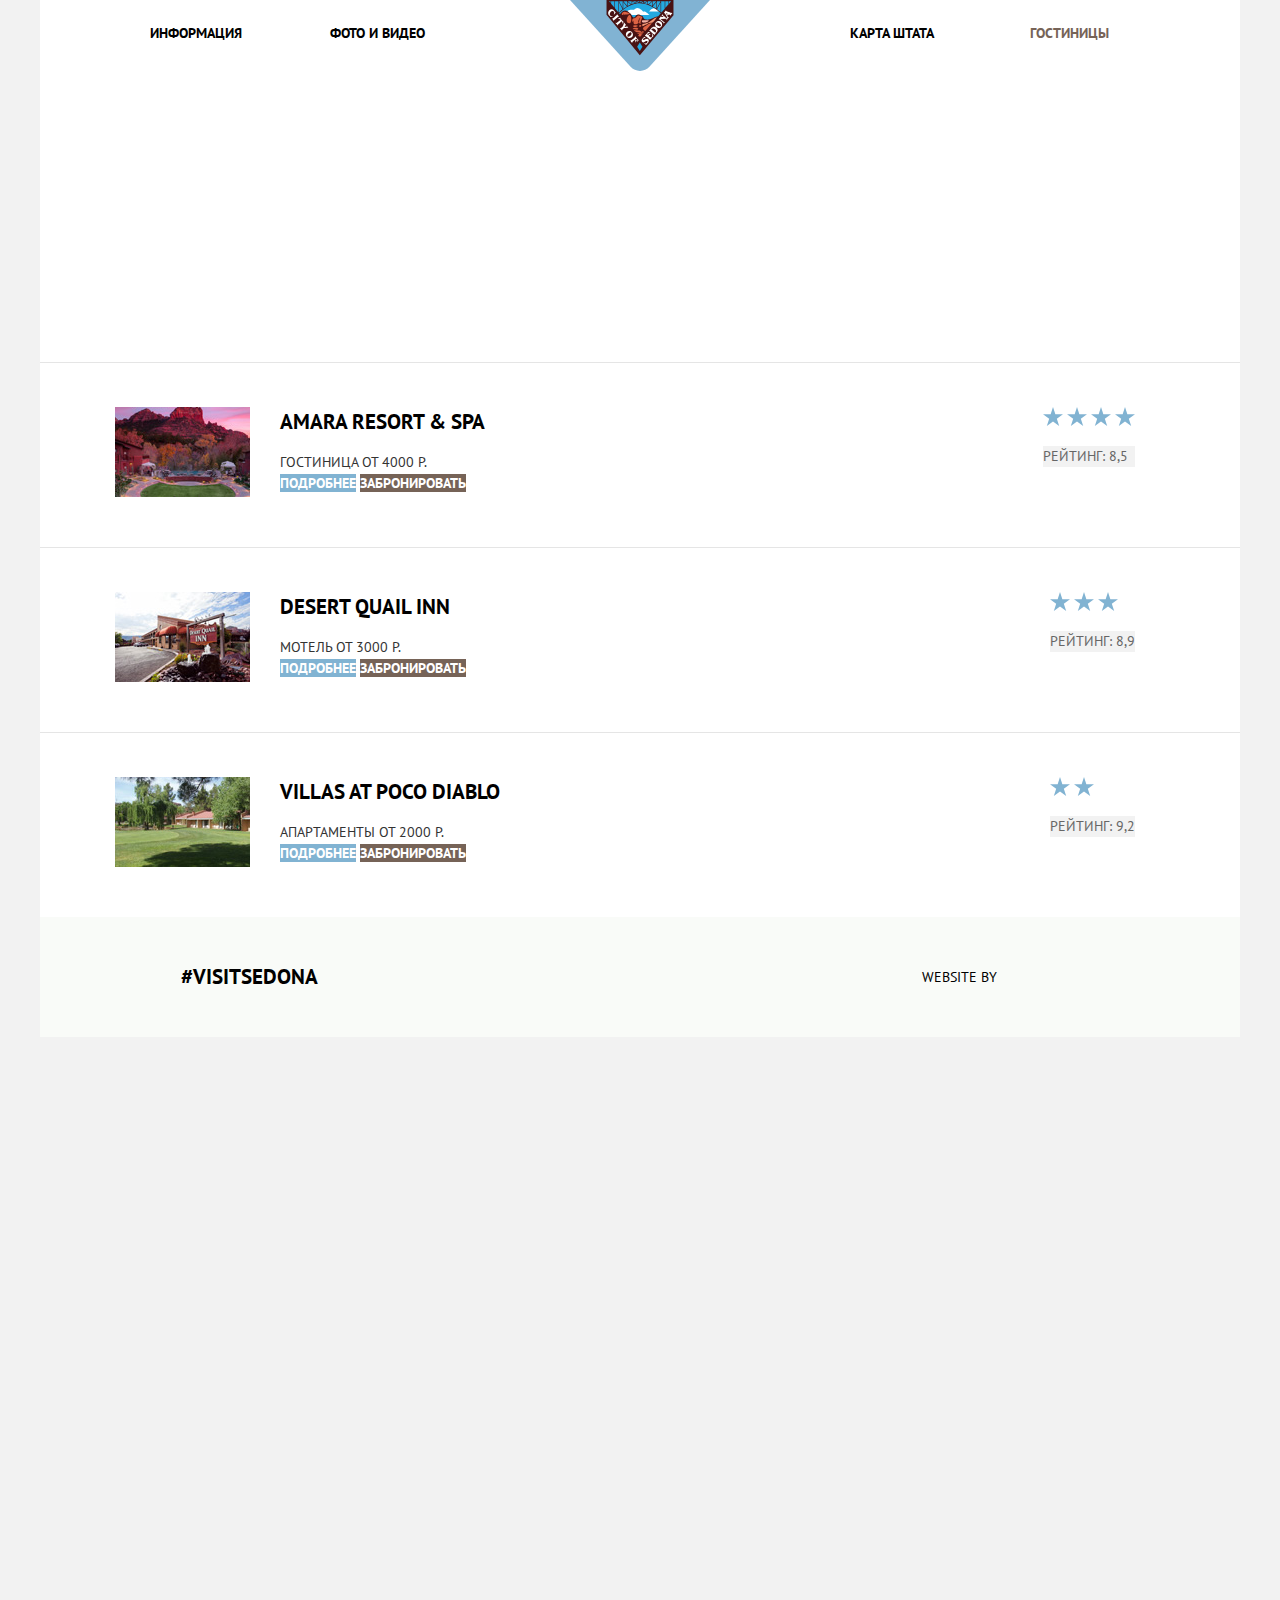
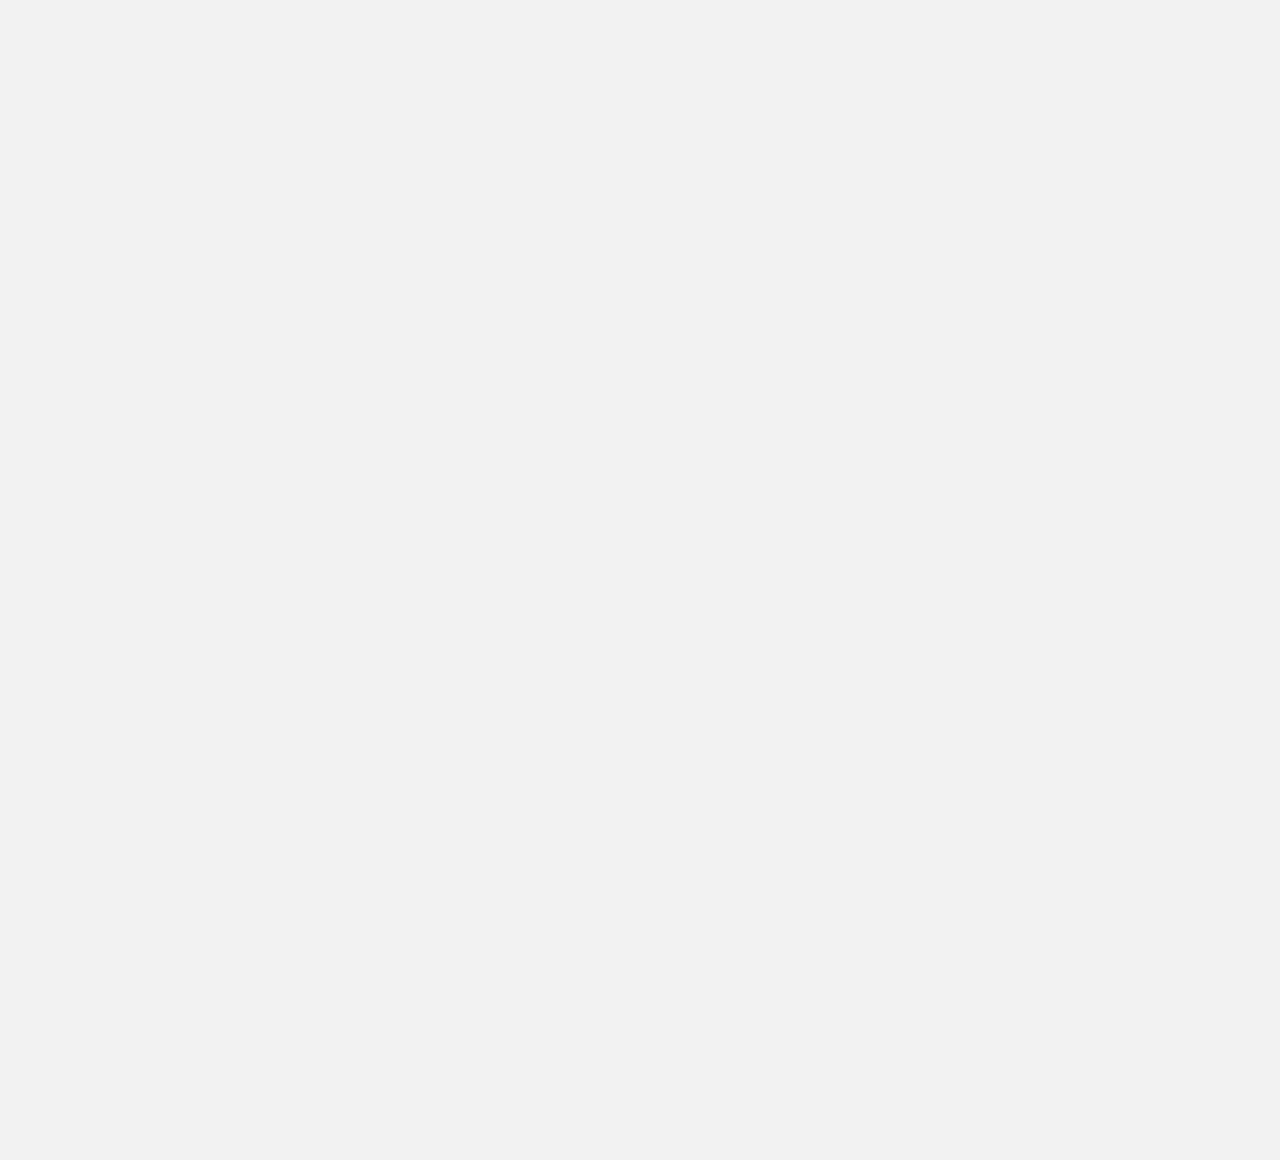
==== inner.html @ a4bfe2b5 "сделала футер одинаковым на обеих страницах" ====
<!DOCTYPE html>
<html lang="ru">
  <head>
    <meta charset="utf-8">
    <title>Welcome to Sedona!</title>
    <link href="https://fonts.googleapis.com/css?family=PT+Sans:400,700&display=swap&subset=cyrillic" rel="stylesheet">
    <link href="css/normalize.css" rel="stylesheet">
    <link href="css/style.css" rel="stylesheet">
  </head>
  <body>
    <div class="wrapper">
    <header>
      <nav class="main-navigation">
        <a class="main-header-logo" href="index.html"><img src="img/logo-sedona.svg" alt="Логотип Седона, ссылка на главную страницу" width="140" height="70"></a>
        <ul>
          <li><a href="info.html">Информация</a></li>
          <li><a href="gallery.html">Фото и видео</a></li>
          <li><a href="map.html">Карта штата</a></li>
          <li class="current-page"><a href="#">Гостиницы</a></li>
        </ul>
      </nav>
    </header>

    <main class="container">

      <h1 class="visually-hidden">Выбор жилья</h1>
      <section class="booking-filters">
        <h2 class="visually-hidden">Фильтр выбора жилья</h2>
        <!-- Здесь будет форма-->
      </section>

      <section class="search-results">
        <div class="filering-options">
        </div>
        <h2 class="visually-hidden">Результаты поиска</h2>

        <ul class="results-list">
          <li class="results-item">
            <div class="hotel-photo">
              <p class="results-item-image"><img src="img/item-1.jpg" alt="Amara Resort & Spa" width="135" height="91"></p>
            </div>

            <div class="hotel-profile">
            <h3 class="hotel-name"><a href="#">Amara Resort & Spa</a></h3>
            <b class="accommodation-type">Гостиница</b>
            <b class="price">От 4000 Р.</b> <br>
            <a class="button button-details" href="#">Подробнее</a>
            <a class="button button-book" href="#">Забронировать</a>
              </div>
            <div class="hotel-rating">
            <p class="stars-number">
              <img src="img/star.svg" alt="4 звезды из 5" width="20" height="20">
              <img src="img/star.svg" alt="" width="20" height="20">
              <img src="img/star.svg" alt="" width="20" height="20">
              <img src="img/star.svg" alt="" width="20" height="20">
            </p>
            <p class="number-rating">Рейтинг: 8,5</p>
          </div>

          </li>
          <li class="results-item">
            <div class="hotel-photo">
              <p class="results-item-image"><img src="img/item-2.jpg" alt="Desert Quail Inn" width="135" height="91"></p>
            </div>

              <div class="hotel-profile">
            <h3 class="hotel-name"><a href="#">Desert Quail Inn</a></h3>
            <b class="accommodation-type">Мотель</b>
            <b class="price">От 3000 Р.</b> <br>
            <a class="button button-details" href="#">Подробнее</a>
            <a class="button button-book" href="#">Забронировать</a>
              </div>
              <div class="hotel-rating">
            <p class="stars-number">
              <img src="img/star.svg" alt="3 звезды из 5" width="20" height="20">
              <img src="img/star.svg" alt="" width="20" height="20">
              <img src="img/star.svg" alt="" width="20" height="20">
            </p>
            <p class="number-rating">Рейтинг: 8,9</p>
              </div>
          </li>

          <li class="results-item">
            <div class="hotel-photo">
              <p class="results-item-image"><img src="img/item-3.jpg" alt="Villas at Poco Diablo" width="135" height="91"></p>
            </div>
            <div class="hotel-profile">
            <h3 class="hotel-name"><a href="#">Villas at Poco Diablo</a></h3>
            <b class="accommodation-type">Апартаменты</b>
            <b class="price">От 2000 Р.</b> <br>
            <a class="button button-details" href="#">Подробнее</a>
            <a class="button button-book" href="#">Забронировать</a>
              </div>
            <div class="hotel-rating">
            <p class="stars-number">
              <img src="img/star.svg" alt="2 звезды из 5" width="20" height="20">
              <img src="img/star.svg" alt="" width="20" height="20">
            </p>
            <p class="number-rating">Рейтинг: 9,2</p>
              </div>
          </li>
        </ul>
      </section>
    </main>
    <footer class="main-footer">
      <div class="footer-link">
      <p class="visit-sedona">
        <a href="#" class="visit-link">#visitsedona</a>
      </p>
    </div>

      <div class="footer-social">
        <ul>
          <li><a class="social-button visually-hidden" href="#">Twitter</a></li>
          <li><a class="social-button visually-hidden" href="#">Facebook</a></li>
          <li><a class="social-button visually-hidden" href="#">YouTube</a></li>
        </ul>
      </div>

    <div class="footer-rights">
      <p class="footer-copyright">
        Website by <a class="html-academy-logo" href="https://htmlacademy.ru/intensive/htmlcss">HTML Academy</a>
      </p>
    </div>
    </footer>
  </div>
    </body>
    </html>
---- css/style.css ----
body {
  margin: 0;
  padding: 0;

  font-family: "PT Sans", Arial, sans-serif;
  font-size: 14px;
  line-height: 21px;
  font-weight: 400;
  color: #333333;
  text-transform: uppercase;

  background-color: #f2f2f2;
}

a {
  text-decoration: none;
}

img {
  max-width: 100%;
  height: auto;
}

.container {
  background-color: #ffffff;
  width: auto;
  margin: 0;
}

.main-navigation {
  font-size: 14px;
  line-height: 26px;
  color: #000000;
  font-weight: 700;

  background-color: #ffffff;
}

.main-navigation a {
  color: #000000;
}

.main-navigation a:hover,
.main-navigation a:focus {
  color: #81b3d2;
}

.main-navigation a:active {
  color: #cacaca;
}

.main-navigation ul {
  list-style: none;
}

.current-page a {
  color: #766357;
}

.benefits-list,
.benefits-list ul {
  list-style: none;
}

.sedona-lead {
  font-size: 21px;
  line-height: 26px;
  font-weight: 700;
  color: #000000;

  text-align: center;
}

.benefits-heading {
  font-size: 14px;
  line-height: 26px;
  font-weight: 400;
  color: #333333;
  text-align: center;

}

.visually-hidden:not(:focus):not(:active),
input[type="checkbox"].visually-hidden,
input[type="radio"].visually-hidden {
  position: absolute;

  width: 1px;
  height: 1px;
  margin: -1px;
  border: 0;
  padding: 0;

  white-space: nowrap;

  clip-path: inset(100%);
  clip: rect(0 0 0 0);
  overflow: hidden;
}

.interested {
  font-size: 30px;
  line-height: 36px;
  font-weight: 700;
  color: #333333;
  text-align: center;
}

.dates-request {
  text-align: center;
}

.search-button {
  font-size: 21px;
  line-height: 26px;
  font-weight: 700;
  color: #ffffff;
  text-transform: uppercase;
  background-color: #766357;
  width: 100%;
  height: 86px;
  padding: 35px 140px;

}

.search-button:hover {
  background-color: #604e43;
}

.search-button:active {
  background-color: #503e33;
  color: #928a85;
}

.hotels-search p {
  font-weight: 700;
}

.hotels-search label {
  font-size: 14px;
  line-height: 26px;
  font-weight: 700;
  color: #000000;
}

.hotels-search input {
    font: inherit;
    font-size: 14px;
    font-weight: 700;

    background-color: #f2f2f2;
}

.hotels-search input:focus {
  background-color: #ffffff;
  border-color: #e5e5e5;
}

.hotels-search input:hover {
  background-color: #ebebeb;
}

.find-button {
  background-color: #81b3d2;
  color: #f7f9fb;
  font-size: 21px;
  line-height: 26px;
  font-weight: 700;
  text-transform: uppercase;
}

.find-button:hover {
  background-color: #669ec0;
}

.find-button:active {
  background-color: #5496bd;
  color: #94b9d2;
}

.main-footer {
  width: 1200px;
  height: 120px;
  background-color: rgba(250, 252, 248, 0.9);
  color: #000000;

}

.visit-link {
  text-decoration: none;
  color: #000000;
  font-size: 21px;
  line-height: 26px;
  font-weight: 700;
}

.footer-social ul {
  list-style: none;
}


.footer-copyright p {
  font-size: 14px;
  line-height: 26px;
  color: #000000;
}

.footer-copyright a,
 .social-button {
  line-height: 0;
  color: transparent;
}


/* inner.html */

.search-results ul {
  list-style: none;
}

.hotel-name a {
  font-size: 21px;
  line-height: 26px;
  color: #000000;
  font-weight: 700;
}



.hotel-name a:hover {
  color: #81b3d2;
}

.hotel-name a:active {
  color: #dadada;
}
.accommodation-type,
.price {
  font-size: 14px;
  line-height: 21px;
  font-weight: 400;
  color: #333333;
}

.button-details {
  font-size: 14px;
  line-height: 21px;
  font-weight: 700;
  background-color: #81b3d2;
  color: #ffffff;
  text-decoration: none;

}

.button-details:hover {
  background-color: #669ec0;
}

.button-details:active {
  background-color: #5496bd;
  color: #94b9d2;
}

.button-book {
  font-size: 14px;
  line-height: 21px;
  font-weight: 700;
  background-color: #766357;
  color: #ffffff;
  text-decoration: none;
}

.button-book:hover {
  background-color: #604e43;
}

.button-book:active {
  background-color: #503e33;
  color: #928a85;
}

.number-rating {
  background-color: #f2f2f2;
  font-size: 14px;
  line-height: 21px;
  font-weight: 400;
  color: #666666;
}


/* layout */
.wrapper {
  width: 1200px;
  height: 2760px;
  margin: 0 auto;
}

.main-header {
  width: 1200px;
  position: relative;
}

.main-header-logo {
  position: absolute;
  left: 50%;
  margin-left: -70px;
  z-index: 1;
  width: 140px;
  height: 70px;
}

.main-navigation {
  width: 100%;
  height: 56px;
}

.main-navigation ul {
  margin: 0;
  padding-left: 70px;
  padding-right: 70px;
  width: 100%;
  list-style: none;
  background: #ffffff;
  display: flex;
  justify-content: space-between;
  box-sizing: border-box;
}

.main-navigation li {
  min-width: 100px;
  padding: 20px;
  margin-left: 20px;
  margin-right: 20px;
}

.main-navigation li:nth-child(2) {
  margin-right: auto;
}

.welcome-wrapper {
  display: block;
  position: relative;
  width: 100%;
  height: 525px;
  background-image: url("../img/index.jpg");
  background-position: top center;
  background-repeat: no-repeat;
}

.welcome-wrapper path {
  position: absolute;

}

.welcome-image {
  display: block;
  margin: 0 auto;
  padding-top: 75px;
}

.sedona-benefits {
  margin-top: 50px;
}

.sedona-lead {
  display: block;
  width: 440px;
  margin-left: auto;
  margin-right: auto;
}

.benefits-heading {
  margin-top: 40px;
}
.benefits-wrapper {
  width: 100%;
}

.benefits-list {
  width: 1200px;
  margin: 0;
  padding: 0;
  list-style: none;
  display: flex;
  flex-wrap: wrap;
  justify-content: space-between;
}

.benefits-list li {
  width: 400px;
  min-height: 255px;
  margin: 0;
  padding: 50px 60px 60px 60px;
  box-sizing: border-box;
  text-align: center;
}

.benefits-list li:first-child,
.benefits-list li:nth-child(2) {
  width: 1200px;
}

.booking-dates {
  margin-top: 50px;
  margin-left: 0;
  margin-right: 0;
}

.interested {
  margin-bottom: 38px;
}

.hotels-search {
  width: 575px;
  min-height: 480px;
  margin: 50px auto;
}

.hotels-filter {
  padding: 55px 60px;
}
.main-footer {
  display: flex;
  margin: 0;
  justify-content: space-around;
  align-items: center;
}

.inner-footer {
  display: flex;
  margin: 0;
  justify-content: space-around;
  align-items: center;
}


.footer-social ul {
  list-style: none;
}

/* inner page layout */

.booking-filters {
  margin: 0;
  width: 1200px;
  min-height: 220px;
}

.filering-options {
  margin: 0;
  width: 1200px;
  height: 86px;
}

.results-list {
  margin: 0;
  list-style: none;
  padding: 0;
  width: 1200px;
  min-height: 455px;
  display: flex;
  flex-wrap: wrap;
  box-sizing: border-box;
}

.results-item {
  width: 1200px;
  padding: 30px 75px;
  display: flex;
  justify-content: space-between;
  border-top: 1px solid #e5e5e5;


}

.results-item div {
  margin-right: 30px;
}

.hotel-profile {
  flex-grow: 1;
}

.inner-footer {
  width: 1198px;
  height: 120px;
  background-color: #fefefe;
  color: #000000;
  list-style: none;
  border-top: 1px solid #e5e5e5;
}
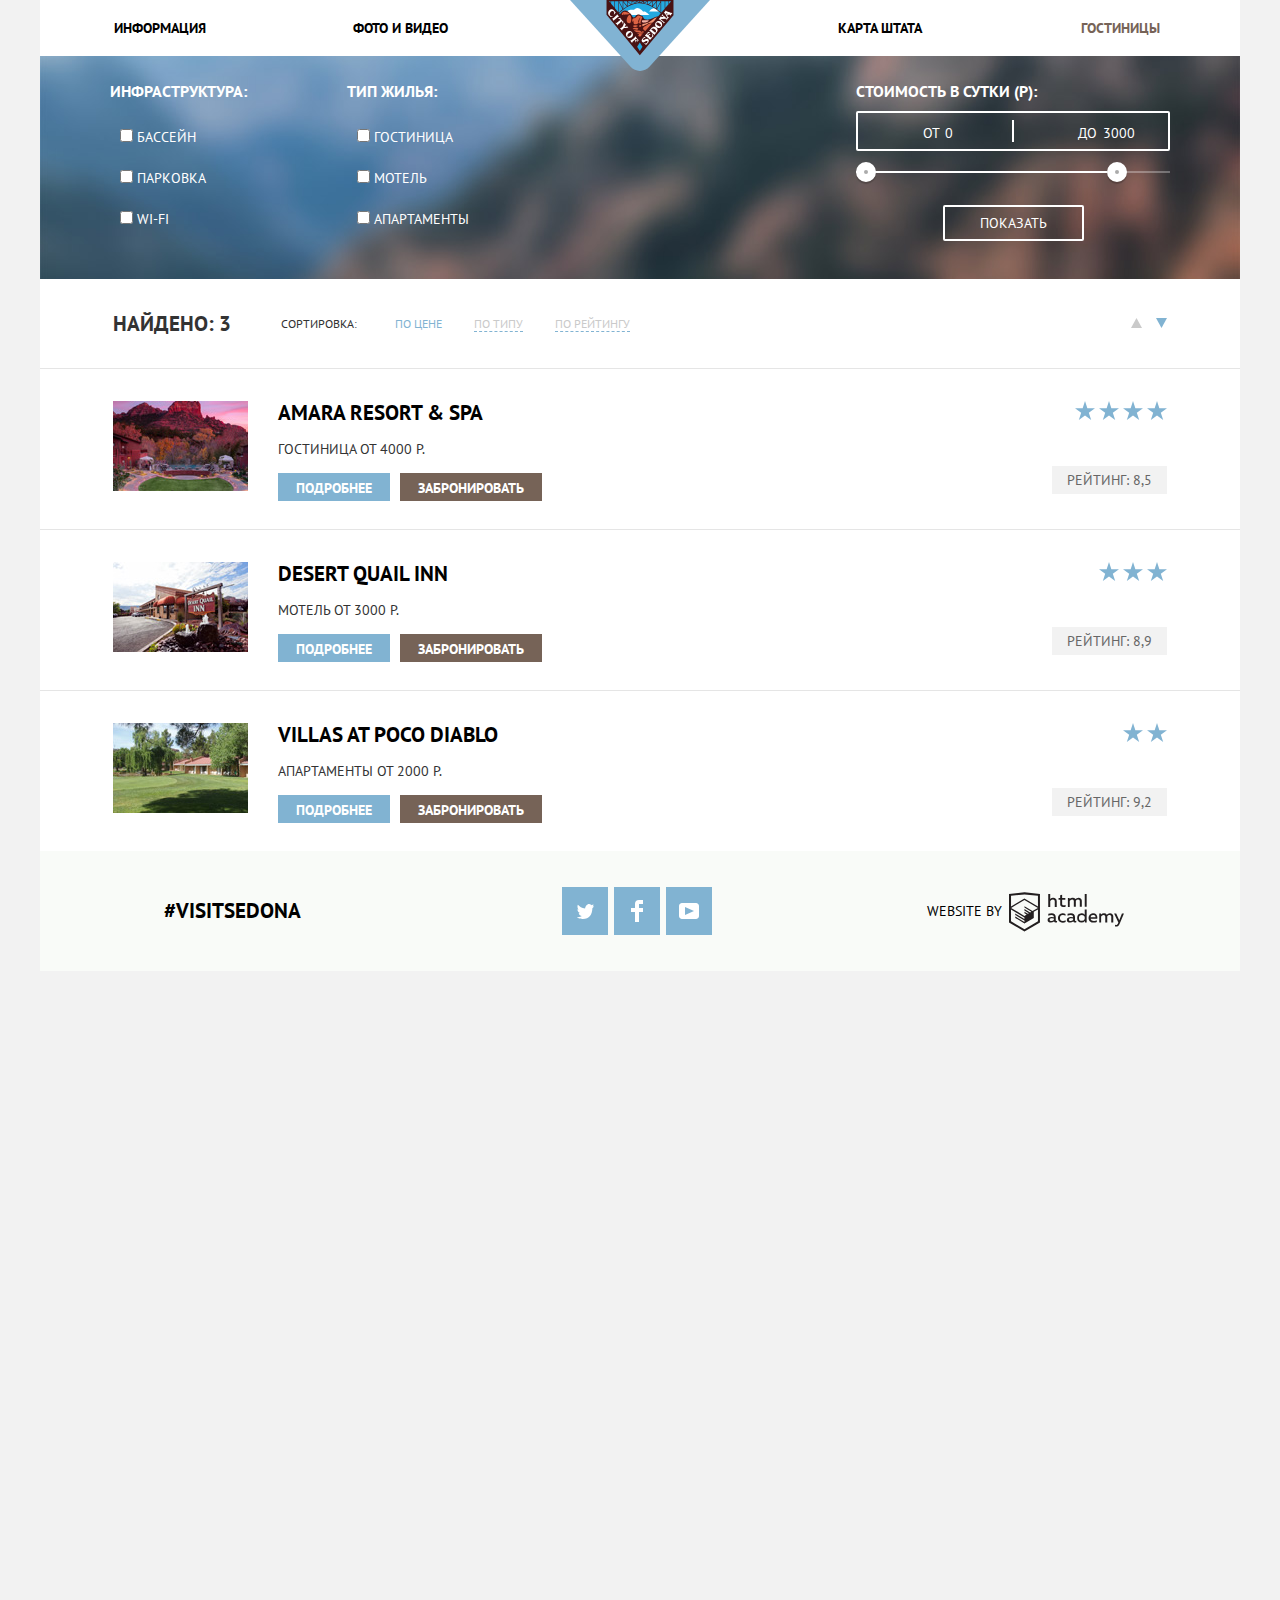
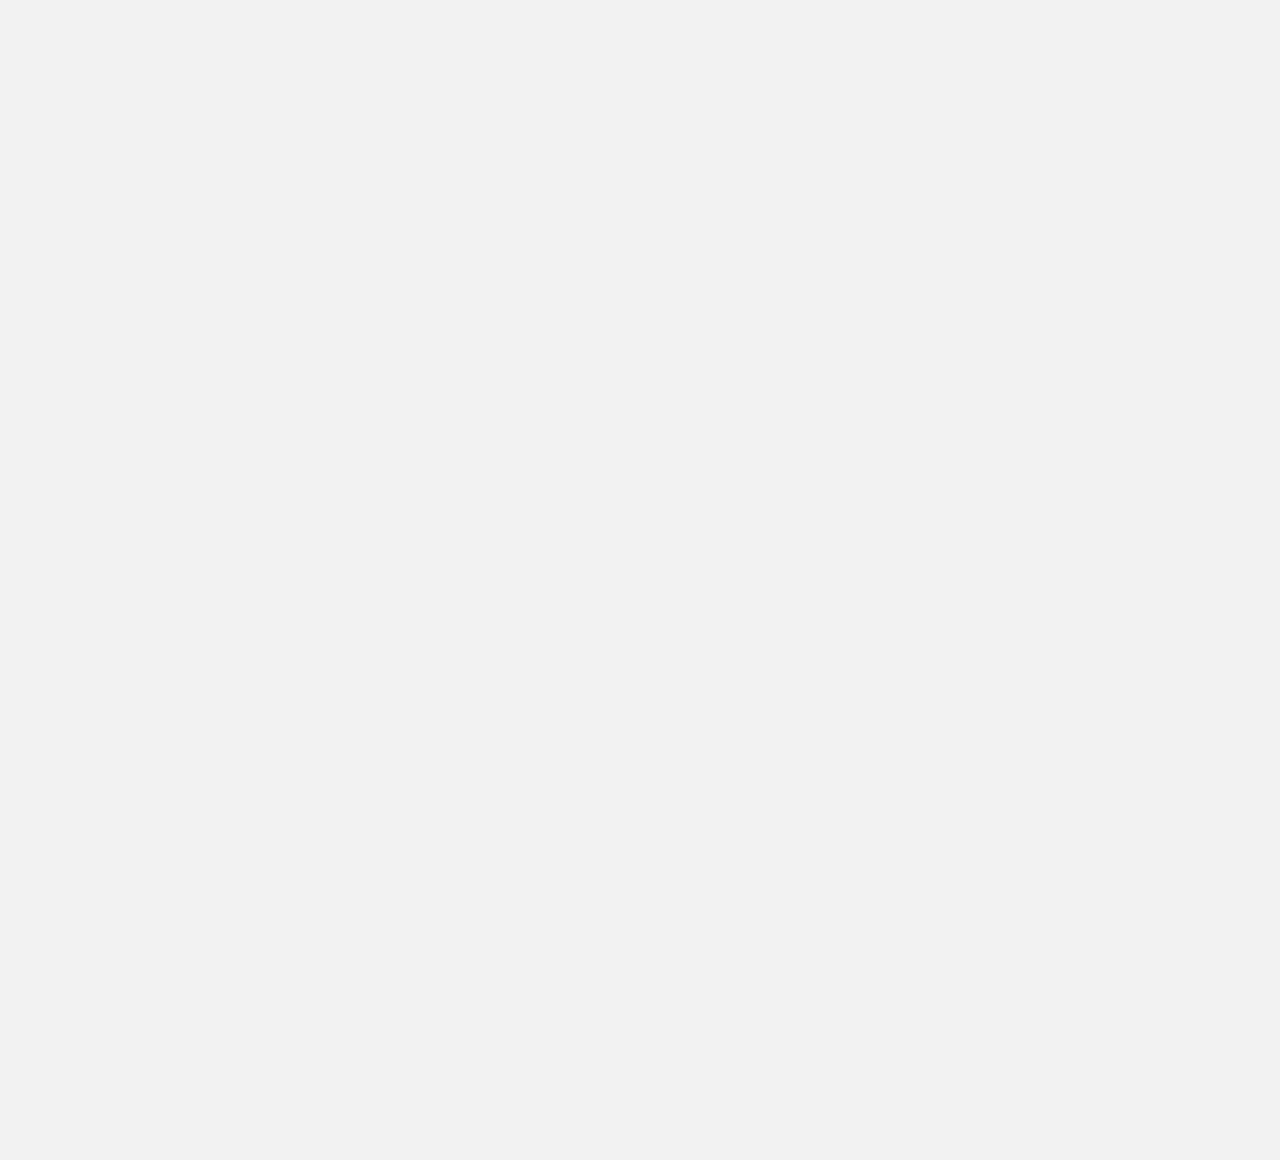
==== commit 6f9f6d6b: "Выполнила задание "добавление декоративных элементов"" ====
--- a/inner.html
+++ b/inner.html
@@ -26,12 +26,89 @@
       <h1 class="visually-hidden">Выбор жилья</h1>
       <section class="booking-filters">
         <h2 class="visually-hidden">Фильтр выбора жилья</h2>
-        <!-- Здесь будет форма-->
+        <form class="infrastructure" action="index.html" method="post">
+          <div class="filter-section-wrapper">
+          <div class="filter-wrapper">
+          <span>Инфраструктура:</span>
+          <ul class="search-items-list">
+            <li class="search item">
+              <input type="checkbox" name="pool" id="pool">
+              <label for="pool">Бассейн</label>
+            </li>
+            <li class="search item">
+              <input type="checkbox" name="parking" id="parking">
+              <label for="parking">Парковка</label>
+            </li>
+            <li class="search item">
+              <input type="checkbox" name="wifi" id="wifi">
+              <label for="wifi">WI-FI</label>
+            </li>
+            </ul>
+        </div>
+
+        <div class="filter-wrapper accommodation-filter">
+            <span>Тип жилья:</span>
+            <ul class="search-items-list">
+            <li class="search item">
+              <input type="checkbox" name="hotel" id="hotel">
+              <label for="hotel">Гостиница</label>
+            </li>
+            <li class="search item">
+              <input type="checkbox" name="motel" id="motel">
+              <label for="motel">Мотель</label>
+            </li>
+            <li class="search item">
+              <input type="checkbox" name="suite" id="suite">
+              <label for="pool">Апартаменты</label>
+            </li>
+            </ul>
+        </div>
+
+        <!-- range-filter-->
+        <div class="filter-wrapper">
+        <div class="filter-range">
+            <div class="filter-range-title">Стоимость в сутки (р):</div>
+            <div class="price-controls">
+              <label class="min-price">от <input type="text" name="min-price" value="0"></label>
+              <label class="max-price">до <input type="text" name="max-price" value="3000"></label>
+      </div>
+      <div class="range-controls">
+        <div class="scale">
+        <div class="bar"></div>
+      </div>
+        <div class="range-toggle range-toggle-min"></div>
+        <div class="range-toggle range-toggle-max"></div>
+      </div>
+      <button class="btn-transparent" type="submit">Показать</button>
+           </div>
+            </form>
+              </div>
+                </div>
       </section>
 
+
       <section class="search-results">
+        <div class="sorting-options-wrapper">
+        <div class="found"><span>Найдено: 3</span></div>
+        <div class="sort-type">Сортировка:</div>
         <div class="filering-options">
-        </div>
+          <ul class="soring-types-list">
+            <li class="sorting-type by-price"><a href="#">По цене</a></li>
+            <li class="sorting-type by-type"><a href="#">По типу</a></li>
+            <li class="sorting-type by-rating"><a href="#">По рейтингу</a></li>
+          </ul>
+        </div>
+
+        <div class="sorting-order">
+          <a class="sort-direction-up" href="#">
+            <svg xmlns="http://www.w3.org/2000/svg" width="11" height="10" viewBox="0 0 11 10"><path fill="#231F20" d="M5.5 0L0 10h11z"/></svg>
+          </a>
+          <a class="sort-direction-down" href="#">
+            <svg xmlns="http://www.w3.org/2000/svg" width="11" height="10" viewBox="0 0 11 10"><path fill="#231F20" d="M5.5 10L0 0h11"/></svg>
+          </a>
+
+        </div>
+      </div>
         <h2 class="visually-hidden">Результаты поиска</h2>
 
         <ul class="results-list">
@@ -42,8 +119,10 @@
 
             <div class="hotel-profile">
             <h3 class="hotel-name"><a href="#">Amara Resort & Spa</a></h3>
+            <div class="type-price-wrapper">
             <b class="accommodation-type">Гостиница</b>
-            <b class="price">От 4000 Р.</b> <br>
+            <b class="price">От 4000 Р.</b>
+            </div>
             <a class="button button-details" href="#">Подробнее</a>
             <a class="button button-book" href="#">Забронировать</a>
               </div>
@@ -65,8 +144,10 @@
 
               <div class="hotel-profile">
             <h3 class="hotel-name"><a href="#">Desert Quail Inn</a></h3>
+            <div class="type-price-wrapper">
             <b class="accommodation-type">Мотель</b>
-            <b class="price">От 3000 Р.</b> <br>
+            <b class="price">От 3000 Р.</b>
+              </div>
             <a class="button button-details" href="#">Подробнее</a>
             <a class="button button-book" href="#">Забронировать</a>
               </div>
@@ -86,8 +167,10 @@
             </div>
             <div class="hotel-profile">
             <h3 class="hotel-name"><a href="#">Villas at Poco Diablo</a></h3>
+              <div class="type-price-wrapper">
             <b class="accommodation-type">Апартаменты</b>
-            <b class="price">От 2000 Р.</b> <br>
+            <b class="price">От 2000 Р.</b>
+              </div>
             <a class="button button-details" href="#">Подробнее</a>
             <a class="button button-book" href="#">Забронировать</a>
               </div>
@@ -111,15 +194,22 @@
 
       <div class="footer-social">
         <ul>
-          <li><a class="social-button visually-hidden" href="#">Twitter</a></li>
-          <li><a class="social-button visually-hidden" href="#">Facebook</a></li>
-          <li><a class="social-button visually-hidden" href="#">YouTube</a></li>
+          <li><a class="social-button" href="#"><span class="visually-hidden">Twitter</span>
+            <svg xmlns="http://www.w3.org/2000/svg" xmlns:xlink="http://www.w3.org/1999/xlink" width="17" height="15" viewBox="0 0 17 15"><path fill="#FFF" d="M10.95.144c1.685-.496 2.984.27 3.577 1.179.673-.231 1.331-.481 2.011-.708a2.345 2.345 0 0 1-.857 1.768c.685.17 1.304-.491 1.304-.491-.169 1-1.006 1.788-1.563 2.024-.231 6.75-3.175 11.217-10.077 11.082h-.446c-.41 0-4.164-.46-4.898-1.887 2.271.196 3.893-.422 4.693-1.177-.96-.3-2.679-.477-2.979-2.95.349.106.564.228 1.19.119C1.705 8.247.374 7.53.448 5.33c.285.328 1.067.536 1.34.472C1.085 5.561-.182 2.442.894.85c1.818 1.854 3.735 3.606 7.152 3.773C8.254 2.33 9.183.793 10.95.144z"/></svg>
+          </a></li>
+          <li><a class="social-button" href="#"><span class="visually-hidden">Facebook</span>
+            <svg xmlns="http://www.w3.org/2000/svg" width="12" height="22" viewBox="0 0 12 22"><path fill="#FFF" d="M12 4V0H8a4 4 0 0 0-4 4v4H0v4h4v10h4V12h4V8H8V4h4z"/></svg>
+          </a></li>
+          <li><a class="social-button" href="#"><span class="visually-hidden">YouTube</span>
+            <svg xmlns="http://www.w3.org/2000/svg" xmlns:xlink="http://www.w3.org/1999/xlink" width="20" height="16" viewBox="0 0 20 16"><path fill="#FFF" d="M17 0H3C1.35 0 0 1.35 0 3v10c0 1.65 1.35 3 3 3h14c1.65 0 3-1.35 3-3V3c0-1.65-1.35-3-3-3zM6.027 11.998V4.002L15.014 8l-8.987 3.998z"/></svg>
+          </a></li>
         </ul>
       </div>
-
     <div class="footer-rights">
-      <p class="footer-copyright">
-        Website by <a class="html-academy-logo" href="https://htmlacademy.ru/intensive/htmlcss">HTML Academy</a>
+      <p class="footer-copyright"><span>Website by</span>
+        <a class="html-academy-logo" href="https://htmlacademy.ru/intensive/htmlcss"><span class="visually-hidden">HTML Academy</span>
+           <svg id="Layer_1" data-name="Layer 1" xmlns="http://www.w3.org/2000/svg" viewBox="0 0 108.08 36.85"><title>logo-htmlacademy-small1</title><path d="M44.61,26.88a2,2,0,0,0,.55-0.1v1.33a3.25,3.25,0,0,1-1.18.21,1.67,1.67,0,0,1-1.67-1,4.84,4.84,0,0,1-3.14,1.08c-1.51,0-2.91-.83-2.91-2.55,0-2.13,2-2.79,3.71-2.79a11.08,11.08,0,0,1,2.17.25v-0.3c0-1-.76-1.77-2.19-1.77a7.42,7.42,0,0,0-3,.64v-1.7a10.21,10.21,0,0,1,3.19-.55c2.36,0,3.81,1.12,3.81,3.65v3a0.54,0.54,0,0,0,.49.59h0.17Zm-6.44-1.13A1.35,1.35,0,0,0,39.63,27h0.11a3.39,3.39,0,0,0,2.41-1V24.58a9.72,9.72,0,0,0-1.81-.21c-1,0-2.16.33-2.16,1.38h0Zm12.36-6.11a5,5,0,0,1,2.57.64V22a4.08,4.08,0,0,0-2.3-.7,2.75,2.75,0,1,0,0,5.49,5,5,0,0,0,2.43-.64v1.71a6.27,6.27,0,0,1-2.76.57A4.21,4.21,0,0,1,46,24.51q0-.21,0-0.41a4.32,4.32,0,0,1,4.18-4.46h0.38Zm12.17,7.24a2,2,0,0,0,.55-0.1v1.33a3.25,3.25,0,0,1-1.18.21,1.67,1.67,0,0,1-1.67-1,4.84,4.84,0,0,1-3.14,1.08c-1.51,0-2.91-.83-2.91-2.55,0-2.13,2-2.79,3.71-2.79a11.08,11.08,0,0,1,2.17.25v-0.3c0-1-.76-1.77-2.19-1.77a7.42,7.42,0,0,0-3,.64v-1.7a10.21,10.21,0,0,1,3.19-.55c2.36,0,3.81,1.12,3.81,3.65v3a0.54,0.54,0,0,0,.49.59h0.17Zm-6.44-1.13A1.35,1.35,0,0,0,57.73,27h0.11a3.39,3.39,0,0,0,2.41-1V24.58a9.72,9.72,0,0,0-1.81-.21c-1.06,0-2.16.33-2.16,1.38h0ZM73,16V28.2H71.35V26.88a3.88,3.88,0,0,1-3.19,1.54,4.4,4.4,0,0,1,0-8.78,3.81,3.81,0,0,1,3,1.3V16H73Zm-4.53,5.22a2.76,2.76,0,1,0,0,5.52A2.86,2.86,0,0,0,71.15,25V23A2.91,2.91,0,0,0,68.49,21.27ZM79,19.64c3.31,0,4.46,2.68,3.92,5.09H76.7c0.21,1.5,1.67,2.11,3.19,2.11a6.11,6.11,0,0,0,2.64-.59v1.6a7.14,7.14,0,0,1-3,.57C77,28.42,74.78,27,74.78,24a4.18,4.18,0,0,1,4-4.39H79Zm0.09,1.54a2.28,2.28,0,0,0-2.44,2.1v0.06H81.3A2,2,0,0,0,79.13,21.18Zm5.73,7V19.87h1.65v1a3.81,3.81,0,0,1,2.78-1.27A2.86,2.86,0,0,1,91.89,21a4.12,4.12,0,0,1,2.91-1.33A3.06,3.06,0,0,1,98,23V28.2h-1.9V23.05a1.59,1.59,0,0,0-1.42-1.75H94.42a2.8,2.8,0,0,0-2.07,1.12V28.2h-1.9V23.05A1.59,1.59,0,0,0,89,21.31H88.8a3,3,0,0,0-2.21,1.29v5.63H84.86Zm21.31-8.33h1.9l-3.91,9.46c-0.9,2.17-2.09,2.86-3.35,2.86a4.76,4.76,0,0,1-1.1-.14V30.46a2.86,2.86,0,0,0,.85.12c0.9,0,1.58-.64,2.07-1.9l0.17-.42-4-8.4h2l2.86,6.29ZM38.73,1.46V6.22a3.81,3.81,0,0,1,2.7-1.14,3.25,3.25,0,0,1,3.44,3.4v5.15H43V8.72a1.81,1.81,0,0,0-1.61-2h-0.3a2.93,2.93,0,0,0-2.32,1.39v5.52h-1.9V1.46h1.9ZM49.94,2.31v3h3V6.91h-3v3.81c0,1.1.5,1.46,1.58,1.46a4.49,4.49,0,0,0,1.69-.33v1.6A6.8,6.8,0,0,1,51,13.8a2.55,2.55,0,0,1-2.86-2.74V6.89H46.58V5.26h1.5V2.74Zm5.4,11.31V5.28H57v1A3.81,3.81,0,0,1,59.77,5a2.86,2.86,0,0,1,2.6,1.33A4.12,4.12,0,0,1,65.28,5,3.06,3.06,0,0,1,68.44,8.4v5.21h-1.9V8.46a1.59,1.59,0,0,0-1.42-1.75H64.89a2.8,2.8,0,0,0-2.07,1.12v5.78h-1.9V8.46A1.59,1.59,0,0,0,59.5,6.71H59.27A3,3,0,0,0,57.06,8v5.63H55.34ZM71.17,1.45H73V13.6H71.17V1.45ZM14.71,0H14.55L0,1.54V28.21l14.55,8.66,14.55-8.66V1.54Zm12.5,27.1L14.55,34.64,1.9,27.12V16.18l12.59,7.5V25L5.86,19.9v1.31l8.68,5.21v1.39L5.87,22.65V24l8.68,5.21,8.75-5.24V18.31L27.2,16V27.12Zm0-12.53-3.48,2-1.6,1L14.51,13v1.31L21,18.23H21l-0.14.09-1,.54-5.37-3.2V17l4.24,2.52-1,.67-3.2-1.9v1.31l2.1,1.24L14.5,22.1,2,14.65,14.51,7.11Zm0-1.32L14.49,5.76,1.91,13.25v-10L14.56,1.92,27.21,3.25v10h0Z" transform="translate(0 -0.02)" fill="#231f20"/></svg>
+        </a>
       </p>
     </div>
     </footer>
--- a/css/style.css
+++ b/css/style.css
@@ -22,6 +22,7 @@
 }
 
 .container {
+  position: relative;
   background-color: #ffffff;
   width: auto;
   margin: 0;
@@ -60,6 +61,14 @@
 .benefits-list,
 .benefits-list ul {
   list-style: none;
+}
+
+.bold-heading {
+  font-size: 21px;
+  line-height: 21px;
+  color: #ffffff;
+  font-weight: 700;
+  margin-bottom: 28px;
 }
 
 .sedona-lead {
@@ -80,6 +89,19 @@
 
 }
 
+.city-benefit-heading {
+  color: #000000;
+  font-size: 21px;
+  line-height: 21px;
+  font-weight: 700;
+}
+
+.standard-benefit h3 {
+  font-size: 21px;
+  line-height: 21px;
+  font-weight: 700;
+}
+
 .visually-hidden:not(:focus):not(:active),
 input[type="checkbox"].visually-hidden,
 input[type="radio"].visually-hidden {
@@ -108,9 +130,12 @@
 
 .dates-request {
   text-align: center;
+  margin: 0;
+  margin-bottom: 45px;
 }
 
 .search-button {
+
   font-size: 21px;
   line-height: 26px;
   font-weight: 700;
@@ -120,6 +145,7 @@
   width: 100%;
   height: 86px;
   padding: 35px 140px;
+  border: none;
 
 }
 
@@ -134,6 +160,7 @@
 
 .hotels-search p {
   font-weight: 700;
+  text-align: right;
 }
 
 .hotels-search label {
@@ -147,7 +174,7 @@
     font: inherit;
     font-size: 14px;
     font-weight: 700;
-
+    color: #000000;
     background-color: #f2f2f2;
 }
 
@@ -179,6 +206,7 @@
 }
 
 .main-footer {
+  position: absolute;
   width: 1200px;
   height: 120px;
   background-color: rgba(250, 252, 248, 0.9);
@@ -195,14 +223,41 @@
 }
 
 .footer-social ul {
+  padding: 0;
   list-style: none;
-}
-
-
-.footer-copyright p {
+  display: flex;
+  flex-wrap: wrap;
+  justify-content: center;
+}
+
+.social-button {
+  display: flex;
+  align-items: center;
+  justify-content: center;
+  width: 46px;
+  height: 48px;
+  margin-right: 6px;
+  background-color: #81b3d2;
+}
+
+.social-button:hover {
+  background-color: #669ec0;
+}
+
+.social-button:active {
+  background-color: #5496bd;
+}
+
+.social-button:active path {
+  fill: #88b6d1;
+}
+
+
+p .footer-copyright {
   font-size: 14px;
   line-height: 26px;
   color: #000000;
+  vertical-align: middle;
 }
 
 .footer-copyright a,
@@ -224,8 +279,6 @@
   color: #000000;
   font-weight: 700;
 }
-
-
 
 .hotel-name a:hover {
   color: #81b3d2;
@@ -249,6 +302,7 @@
   background-color: #81b3d2;
   color: #ffffff;
   text-decoration: none;
+  margin-right: 6px;
 
 }
 
@@ -310,46 +364,43 @@
 }
 
 .main-navigation {
-  width: 100%;
+  width: 1200px;
   height: 56px;
 }
 
 .main-navigation ul {
   margin: 0;
-  padding-left: 70px;
-  padding-right: 70px;
+  padding: 0;
   width: 100%;
   list-style: none;
   background: #ffffff;
   display: flex;
-  justify-content: space-between;
+  flex-wrap: wrap;
+  justify-content: space-around;
   box-sizing: border-box;
 }
 
 .main-navigation li {
-  min-width: 100px;
-  padding: 20px;
-  margin-left: 20px;
-  margin-right: 20px;
+  width: 240px;
+  box-sizing: border-box;
+  padding: 15px;
+  text-align: center;
+
 }
 
 .main-navigation li:nth-child(2) {
-  margin-right: auto;
+  margin-right: 240px;
 }
 
 .welcome-wrapper {
   display: block;
   position: relative;
   width: 100%;
-  height: 525px;
-  background-image: url("../img/index.jpg");
-  background-position: top center;
-  background-repeat: no-repeat;
-}
-
-.welcome-wrapper path {
-  position: absolute;
-
+  height: 510px;
+  background:
+  url("../img/polygon.svg") no-repeat 50% 100%,
+  url("../img/index.jpg") no-repeat 50% 23%;
+  background-clip: content-box;
 }
 
 .welcome-image {
@@ -359,7 +410,7 @@
 }
 
 .sedona-benefits {
-  margin-top: 50px;
+  margin-top: 60px;
 }
 
 .sedona-lead {
@@ -370,10 +421,12 @@
 }
 
 .benefits-heading {
-  margin-top: 40px;
-}
+  margin-top: 30px;
+}
+
 .benefits-wrapper {
-  width: 100%;
+  width: 1200px;
+  margin-top: 50px;
 }
 
 .benefits-list {
@@ -386,28 +439,150 @@
   justify-content: space-between;
 }
 
-.benefits-list li {
+.standard-benefit {
   width: 400px;
   min-height: 255px;
   margin: 0;
-  padding: 50px 60px 60px 60px;
   box-sizing: border-box;
   text-align: center;
-}
-
-.benefits-list li:first-child,
-.benefits-list li:nth-child(2) {
-  width: 1200px;
-}
+  vertical-align: middle;
+}
+
+.city-benefit {
+  width: 1200px;
+}
+
+li .bridge-description {
+  width: 1200px;
+}
+
+.city-item-wrapper {
+  position: relative;
+  margin: 0;
+  width: 1200px;
+  height: 255px;
+  background-color: rgba(129, 179, 210, 0.9);
+  box-sizing: border-box;
+  padding: 25px 850px 40px 50px;
+  text-align: center;
+
+  color: #ffffff;
+}
+
+.city-item-wrapper::after {
+  content: "";
+  position: absolute;
+  top: 0;
+  right: 0;
+  margin-left: -400px;
+  width: 800px;
+  height: 255px;
+  background-image: url("../img/image-1.jpg");
+  background-repeat: no-repeat;
+}
+
+.bridge-wrapper {
+  position: relative;
+  margin: 0;
+  width: 1200px;
+  height: 255px;
+  background-color: rgba(129, 179, 210, 0.9);
+  box-sizing: border-box;
+  padding: 25px 45px 40px 845px;
+  text-align: center;
+  color: #ffffff;
+}
+
+.bridge-wrapper::before {
+  content: "";
+  position: absolute;
+  top: 0;
+  left: 0;
+  margin-right: -400px;
+  width: 800px;
+  height: 255px;
+  background-image: url("../img/image-2.jpg");
+  background-repeat: no-repeat;
+}
+
+.standard-benefit {
+  background-color: #eeeeee;
+  text-align: center;
+  padding: 30px 50px 40px 50px;
+}
+
+.city-benefits {
+  display: flex;
+  width: 1200px;
+  list-style: none;
+  padding: 0;
+  margin: 0;
+}
+
+.city-benefit-item {
+  position: relative;
+  width: 400px;
+  height: 330px;
+  margin: 0;
+  box-sizing: border-box;
+  padding: 140px 60px 90px 60px;
+  text-align: center;
+
+}
+
+.city-benefit-heading.accommodation::before {
+  content: "";
+  position: absolute;
+  top: 18%;
+  left: 50%;
+  width: 74px;
+  height: 75px;
+  margin-left: -37px;
+  background-image: url("../img/icon-1.svg");
+  background-repeat: no-repeat;
+}
+
+
+.city-benefit-heading.food::before {
+  content: "";
+  position: absolute;
+  top: 18%;
+  left: 50%;
+  width: 74px;
+  height: 75px;
+  margin-left: -37px;
+  background-image: url("../img/icon-3.svg");
+  background-repeat: no-repeat;
+}
+
+.city-benefit-heading.souvenirs::before {
+  content: "";
+  position: absolute;
+  top: 16%;
+  left: 50%;
+  width: 64px;
+  height: 77px;
+  margin-left: -32px;
+  background-image: url("../img/icon-2.svg");
+  background-repeat: no-repeat;
+}
+
+
+
+
+/*-------*/
 
 .booking-dates {
-  margin-top: 50px;
+  position: relative;
   margin-left: 0;
   margin-right: 0;
+  width: 100%;
+  height: 235px;
 }
 
 .interested {
-  margin-bottom: 38px;
+  margin-top: 55px;
+  margin-bottom: 25px;
 }
 
 .hotels-search {
@@ -416,9 +591,19 @@
   margin: 50px auto;
 }
 
-.hotels-filter {
-  padding: 55px 60px;
-}
+.form-wrapper {
+  position: absolute;
+  top: 100%;
+  left: 50%;
+  margin-left: -287px;
+  z-index: 1;
+  width: 575px;
+  min-height: 396px;
+  padding: 55px;
+  box-sizing: border-box;
+  background-color: #ffffff;
+}
+
 .main-footer {
   display: flex;
   margin: 0;
@@ -426,16 +611,32 @@
   align-items: center;
 }
 
-.inner-footer {
-  display: flex;
-  margin: 0;
-  justify-content: space-around;
+
+.main-footer div {
+  text-align: center;
+}
+
+.footer-link {
+  width: 241px;
+  margin-left: 73px;
+  margin-right: 88px;
   align-items: center;
 }
 
-
-.footer-social ul {
-  list-style: none;
+.footer-social {
+  width: 400px;
+  margin-right: 88px;
+}
+
+.footer-rights {
+  width: 241px;
+  margin-right: 73px;
+  align-items: center;
+  text-align: center;
+}
+
+.footer-copyright {
+  text-align: left;
 }
 
 /* inner page layout */
@@ -444,13 +645,14 @@
   margin: 0;
   width: 1200px;
   min-height: 220px;
-}
-
-.filering-options {
+  background-color: #ffffff;
+}
+
+/* .filering-options {
   margin: 0;
   width: 1200px;
   height: 86px;
-}
+} */
 
 .results-list {
   margin: 0;
@@ -465,7 +667,7 @@
 
 .results-item {
   width: 1200px;
-  padding: 30px 75px;
+  padding: 18px 73px;
   display: flex;
   justify-content: space-between;
   border-top: 1px solid #e5e5e5;
@@ -473,7 +675,8 @@
 
 }
 
-.results-item div {
+.hotel-photo,
+.hotel-profile {
   margin-right: 30px;
 }
 
@@ -489,3 +692,437 @@
   list-style: none;
   border-top: 1px solid #e5e5e5;
 }
+
+.hotels-filter {
+
+  margin: 0;
+  padding: 0;
+  width: 455px;
+  display: flex;
+  flex-wrap: wrap;
+  justify-content: space-between;
+
+}
+
+.filters-item {
+  width: 100%;
+  margin: 0;
+  margin-bottom: 30px;
+}
+
+.filters-item label {
+  width: 100px;
+  height: 30px;
+  vertical-align: middle;
+  margin-right: 15px;
+}
+
+.filters-item input {
+  box-sizing: border-box;
+  width: 346px;
+  padding: 6px 220px 6px 12px;
+  border: none;
+}
+
+
+.adults {
+  width: 220px;
+  text-align: right;
+}
+
+.adults label {
+  margin-right: 30px;
+}
+
+.children {
+  width: 220px;
+  text-align: right;
+
+}
+
+.adults input {
+  width: 113px;
+  padding: 6px 12px 6px 12px;
+}
+
+.children input {
+  width: 113px;
+  padding: 6px 12px 6px 12px;
+}
+
+.find-button {
+  display: block;
+  width: 100%;
+  min-height: 58px;
+  margin-top: 37px;
+  margin-right: 0;
+}
+.map-wrapper {
+  width: 100%;
+  height: 473px;
+}
+
+.map-image {
+  width: 1200px;
+  height: 591px;
+}
+
+input::placeholder {
+  color: #000000;
+}
+
+.checkin input {
+  position: relative;
+}
+
+.checkin-calendar {
+  position: absolute;
+  right: 13%;
+  top: 15%;
+  width: 21px;
+  height: 22px;
+  fill: #cacaca;
+}
+
+a  .checkin-calendar:hover {
+  fill: #000000;
+}
+
+a .checkin-calendar:active {
+  fill: #85b5d3;
+}
+
+.checkout input {
+  position: relative;
+}
+
+.checkout-calendar {
+  position: absolute;
+  right: 13%;
+  top: 31%;
+  width: 21px;
+  height: 22px;
+  fill: #cacaca;
+}
+
+a  .checkout-calendar:hover {
+  fill: #000000;
+}
+
+a .checkout-calendar:active {
+  fill: #85b5d3;
+}
+
+.html-academy-logo svg {
+  width: 115px;
+  height: 40px;
+}
+
+/* inner page filters*/
+
+.filter-section-wrapper {
+  background-image: url("../img/filter-background.jpg");
+  background-repeat: no-repeat;
+  background-position: 50% 20%;
+  display: flex;
+  justify-content: space-between;
+
+}
+
+.filter-wrapper {
+  margin: 25px 70px 25px 70px;
+  box-sizing: border-box;
+  min-height: 170px;
+}
+
+.accommodation-filter {
+  margin-left: 30px;
+  margin-right: auto;
+}
+
+.booking-filters ul {
+  list-style: none;
+}
+
+.booking-filters {
+  color: #ffffff;
+  font-size: 14px;
+  line-height: 21px;
+
+}
+
+.booking-filters span {
+  font-size: 16px;
+  line-height: 21px;
+  font-weight: 700;
+}
+
+.booking-filters li {
+  padding: 10px;
+}
+
+.filter-range-title {
+  margin-bottom: 9px;
+
+  font-weight: 600;
+  font-size: 16px;
+  line-height: 21px;
+}
+
+.price-controls {
+  height: 36px;
+  margin-bottom: 20px;
+  font-size: 0;
+  border: 2px solid #ffffff;
+  border-radius: 2px;
+  position: relative;
+}
+
+.price-controls::after {
+  content: "";
+  position: absolute;
+
+  width: 2px;
+  height: 22px;
+
+  background: #ffffff;
+  top: 50%;
+  left: 50%;
+  transform: translate(-50%, -50%);
+}
+
+.price-controls label {
+  display: inline-block;
+
+  font-size: 14px;
+  line-height: 38px;
+  vertical-align: top;
+
+  cursor: pointer;
+}
+
+.price-controls .min-price,
+.price-controls .max-price {
+  width: 90px;
+  padding-left: 65px;
+}
+
+.price-controls input {
+  width: 50px;
+  margin: 0;
+
+  color: inherit;
+  font: inherit;
+
+  background: none;
+  border: none;
+}
+
+.range-controls {
+  position: relative;
+
+  margin-bottom: 32px;
+}
+
+.range-controls .scale {
+  height: 2px;
+
+  background: rgba(255, 255, 255, 0.3);
+}
+
+.range-controls .bar {
+  width: 80%;
+  height: 2px;
+
+  background: #ffffff;
+}
+
+.range-toggle {
+  position: absolute;
+  top: -9px;
+  width: 4px;
+  height: 4px;
+
+  background: #ababab;
+  border: 8px solid #ffffff;
+  border-radius: 50%;
+  box-shadow: 0 2px 1px 0 rgba(0, 1, 1, 0.2);
+  cursor: pointer;
+}
+
+.range-toggle-min {
+  left: 0;
+}
+
+.range-toggle-max {
+  left: 80%;
+}
+
+.range-toggle:hover {
+  background: #1c4f80;
+}
+
+.btn-transparent {
+  display: block;
+  margin: 0 auto;
+  padding: 6px 35px;
+
+  font-size: 14px;
+  line-height: 20px;
+  color: #ffffff;
+  text-transform: uppercase;
+
+  background: transparent;
+  border: 2px solid #ffffff;
+  border-radius: 2px;
+  cursor: pointer;
+}
+
+.btn-transparent:hover {
+  color: #000000;
+
+  background: #ffffff;
+}
+
+.search-items-list {
+  padding: 0;
+}
+.sorting-options-wrapper {
+  margin: 0;
+  padding: 0;
+  box-sizing: border-box;
+  width: 1200px;
+  min-height: 86px;
+  display: flex;
+  justify-content: flex-start;
+  align-items: center;
+
+}
+
+.sorting-options-wrapper ul {
+  list-style: none;
+  display: flex;
+  justify-content: space-between;
+}
+
+.soring-types-list {
+  padding: 0;
+}
+
+.sorting-options-wrapper div {
+  margin-top: 20px;
+  margin-bottom: 20px;
+  box-sizing: border-box;
+}
+
+.found {
+  margin-left: 73px;
+  margin-right: 50px;
+}
+
+.sort-type {
+  margin-right: 38px;
+  font-size: 12px;
+  line-height: 18px;
+  font-weight: 400;
+}
+
+.sorting-options-wrapper li {
+  margin-left: 0px;
+  margin-right: 32px;
+}
+
+.filering-options {
+  margin-right: auto;
+}
+
+.found span {
+  font-size: 21px;
+  line-height: 26px;
+  font-weight: 700;
+}
+
+.soring-types-list a {
+  font-size: 12px;
+  line-height: 18px;
+  font-weight: 400;
+  color: #cacaca;
+  text-decoration: none;
+  border-bottom: 1px dashed #81b3d2;
+}
+
+.by-price a {
+  color: #81b3d2;
+  border: none;
+}
+
+.sorting-order {
+  margin-right: 73px;
+}
+
+.sort-direction-up {
+  margin-right: 10px;
+}
+
+.sort-direction-up path {
+  fill: #cacaca;
+}
+.sort-direction-down path {
+  fill: #81b3d2;
+}
+
+.hotel-profile .button {
+  padding: 6px 18px 4px 18px;
+}
+
+.button-details {
+  width: 111px;
+  min-height: 27px;
+}
+
+.button-book {
+  width: 142px;
+  min-height: 27px;
+}
+
+.number-rating {
+  padding: 4px 15px 3px 15px;
+  margin-top: 40px;
+}
+
+.hotel-name {
+  margin-top: 13px;
+  margin-bottom: 13px;
+}
+
+.type-price-wrapper {
+  display: block;
+  margin-bottom: 18px;
+}
+
+.hotel-rating {
+  margin-right: 0;
+}
+
+.stars-number {
+  text-align: right;
+}
+
+.footer-copyright {
+  position: relative;
+}
+
+.html-academy-logo {
+  position: absolute;
+  top: -40%;
+  left: 34%;
+  margin-bottom: -20px;
+}
+
+a.html-academy-logo:hover path {
+  fill: #81b3d2;
+}
+
+a.html-academy-logo:active path {
+  fill: #bdbbbc;
+}
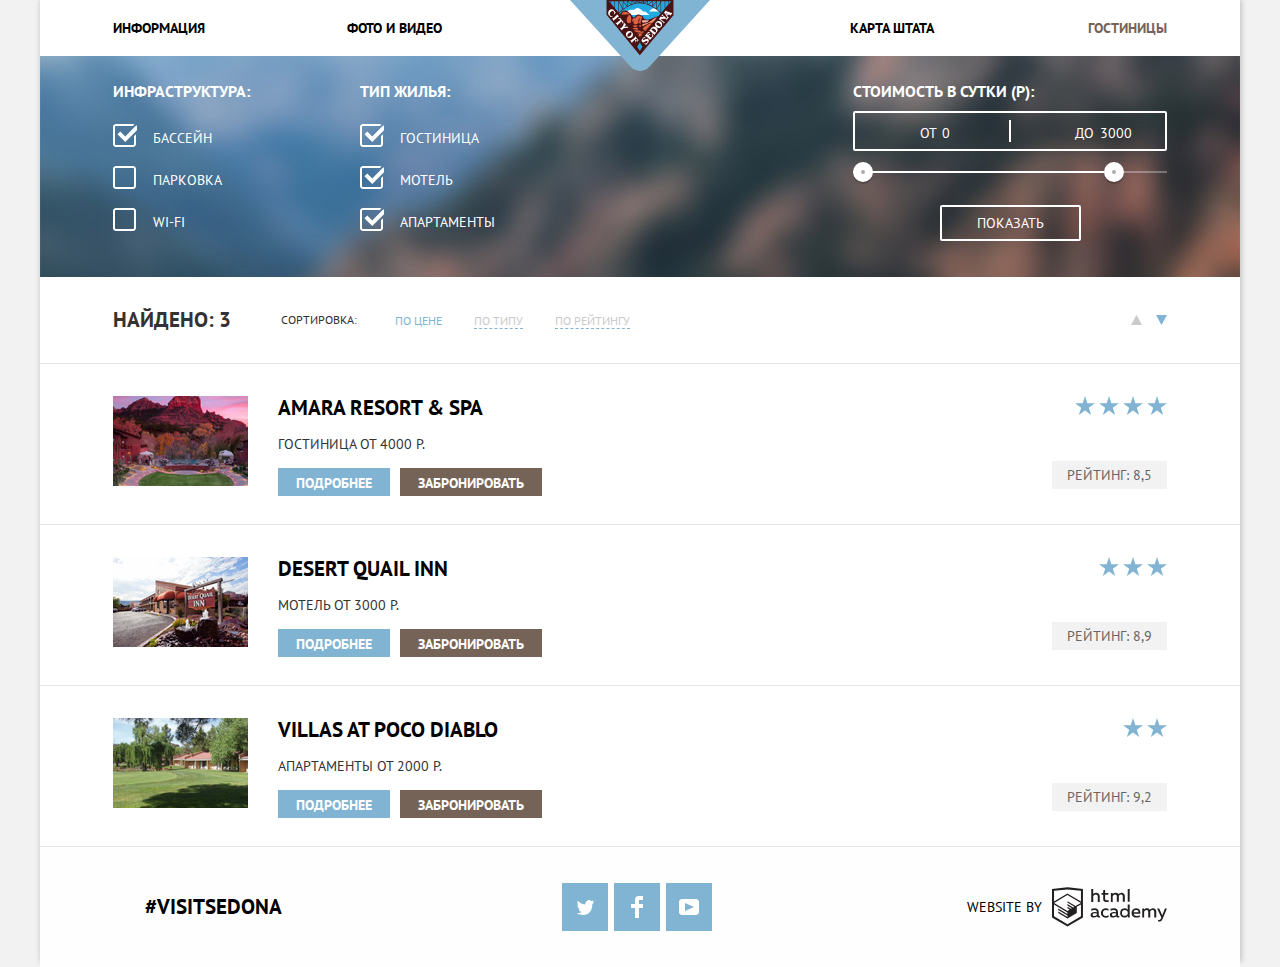
==== commit f2329469: "Исправила отступы у крупных элементов, в некоторых местах убрала ненужные стили, стилизовала чекбокс" ====
--- a/inner.html
+++ b/inner.html
@@ -8,7 +8,7 @@
     <link href="css/style.css" rel="stylesheet">
   </head>
   <body>
-    <div class="wrapper">
+    <div class="inner-wrapper">
     <header>
       <nav class="main-navigation">
         <a class="main-header-logo" href="index.html"><img src="img/logo-sedona.svg" alt="Логотип Седона, ссылка на главную страницу" width="140" height="70"></a>
@@ -32,16 +32,28 @@
           <span>Инфраструктура:</span>
           <ul class="search-items-list">
             <li class="search item">
-              <input type="checkbox" name="pool" id="pool">
-              <label for="pool">Бассейн</label>
-            </li>
-            <li class="search item">
-              <input type="checkbox" name="parking" id="parking">
-              <label for="parking">Парковка</label>
-            </li>
-            <li class="search item">
-              <input type="checkbox" name="wifi" id="wifi">
-              <label for="wifi">WI-FI</label>
+              <label class="label-checkbox">
+              <input type="checkbox" name="pool" id="pool" class="visually-hidden" checked>
+              <span class="checkbox-indicator">
+              </span>
+              Бассейн</label>
+            </li>
+
+
+            <li class="search item">
+              <label class="label-checkbox">
+              <input type="checkbox" name="parking" id="parking" class="visually-hidden">
+              <span class="checkbox-indicator">
+              </span>
+              Парковка</label>
+            </li>
+
+            <li class="search item">
+              <label class="label-checkbox">
+              <input type="checkbox" name="wifi" id="wifi" class="visually-hidden">
+              <span class="checkbox-indicator">
+              </span>
+              WI-FI</label>
             </li>
             </ul>
         </div>
@@ -50,16 +62,27 @@
             <span>Тип жилья:</span>
             <ul class="search-items-list">
             <li class="search item">
-              <input type="checkbox" name="hotel" id="hotel">
-              <label for="hotel">Гостиница</label>
-            </li>
-            <li class="search item">
-              <input type="checkbox" name="motel" id="motel">
-              <label for="motel">Мотель</label>
-            </li>
-            <li class="search item">
-              <input type="checkbox" name="suite" id="suite">
-              <label for="pool">Апартаменты</label>
+              <label class="label-checkbox">
+              <input type="checkbox" name="hotel" id="hotel" class="visually-hidden" checked>
+              <span class="checkbox-indicator">
+              </span>
+              Гостиница</label>
+            </li>
+
+            <li class="search item">
+              <label class="label-checkbox">
+              <input type="checkbox" name="motel" id="motel" class="visually-hidden" checked>
+              <span class="checkbox-indicator">
+              </span>
+            Мотель</label>
+            </li>
+
+            <li class="search item">
+              <label class="label-checkbox">
+              <input type="checkbox" name="suite" id="suite" class="visually-hidden" checked>
+              <span class="checkbox-indicator">
+              </span>
+              Апартаменты</label>
             </li>
             </ul>
         </div>
--- a/css/style.css
+++ b/css/style.css
@@ -160,7 +160,6 @@
 
 .hotels-search p {
   font-weight: 700;
-  text-align: right;
 }
 
 .hotels-search label {
@@ -173,6 +172,7 @@
 .hotels-search input {
     font: inherit;
     font-size: 14px;
+    line-height: 26px;
     font-weight: 700;
     color: #000000;
     background-color: #f2f2f2;
@@ -206,11 +206,16 @@
 }
 
 .main-footer {
-  position: absolute;
   width: 1200px;
   height: 120px;
-  background-color: rgba(250, 252, 248, 0.9);
+  background-color: #fefefe;
   color: #000000;
+  display: flex;
+  margin: 0;
+  padding: 35px 73px 35px 73px;
+  justify-content: space-between;
+  align-items: center;
+  box-sizing: border-box;
 
 }
 
@@ -221,6 +226,12 @@
   line-height: 26px;
   font-weight: 700;
 }
+
+/* .footer-social {
+  width: 200px;
+  margin-right: auto;
+  margin-left: auto;
+} */
 
 .footer-social ul {
   padding: 0;
@@ -257,7 +268,6 @@
   font-size: 14px;
   line-height: 26px;
   color: #000000;
-  vertical-align: middle;
 }
 
 .footer-copyright a,
@@ -370,27 +380,35 @@
 
 .main-navigation ul {
   margin: 0;
-  padding: 0;
+  padding: 0 73px;
   width: 100%;
   list-style: none;
   background: #ffffff;
   display: flex;
-  flex-wrap: wrap;
-  justify-content: space-around;
   box-sizing: border-box;
 }
 
 .main-navigation li {
   width: 240px;
-  box-sizing: border-box;
-  padding: 15px;
-  text-align: center;
-
-}
-
+  padding: 15px 0;
+}
+
+.main-navigation li:nth-child(1),
 .main-navigation li:nth-child(2) {
-  margin-right: 240px;
-}
+  text-align: left;
+  margin-right: 60px;
+}
+
+.main-navigation li:nth-child(3),
+.main-navigation li:nth-child(4) {
+  text-align: right;
+  margin-left: 60px;
+}
+
+.main-navigation li:nth-child(3) {
+  margin-left: 180px;
+}
+
 
 .welcome-wrapper {
   display: block;
@@ -508,7 +526,18 @@
 .standard-benefit {
   background-color: #eeeeee;
   text-align: center;
-  padding: 30px 50px 40px 50px;
+  padding: 30px 60px 40px 60px;
+}
+
+.benefit-number {
+  margin-top: 40px;
+  margin-bottom: 40px;
+}
+
+.bold-heading,
+.standard-benefit h3 {
+  padding-left: 70px;
+  padding-right: 70px;
 }
 
 .city-benefits {
@@ -525,10 +554,16 @@
   height: 330px;
   margin: 0;
   box-sizing: border-box;
-  padding: 140px 60px 90px 60px;
+  padding: 140px 50px 90px 50px;
   text-align: center;
 
 }
+
+.benefit-5-description {
+  padding-left: 15px;
+  padding-right: 15px;
+}
+
 
 .city-benefit-heading.accommodation::before {
   content: "";
@@ -599,47 +634,47 @@
   z-index: 1;
   width: 575px;
   min-height: 396px;
-  padding: 55px;
+  padding: 55px 56px;
   box-sizing: border-box;
   background-color: #ffffff;
 }
 
-.main-footer {
-  display: flex;
-  margin: 0;
-  justify-content: space-around;
-  align-items: center;
-}
-
 
 .main-footer div {
   text-align: center;
 }
 
 .footer-link {
-  width: 241px;
-  margin-left: 73px;
-  margin-right: 88px;
+  width: 200px;
   align-items: center;
 }
 
-.footer-social {
-  width: 400px;
-  margin-right: 88px;
-}
 
 .footer-rights {
-  width: 241px;
-  margin-right: 73px;
+  width: 200px;
   align-items: center;
   text-align: center;
-}
+  justify-content: center;
+}
+
 
 .footer-copyright {
-  text-align: left;
+  display: flex;
+  align-items: center;
+  /* text-align: center; */
+}
+
+.footer-copyright span {
+  margin-right: 10px;
 }
 
 /* inner page layout */
+
+.inner-wrapper {
+  width: 1200px;
+  height: 960px;
+  margin: 0 auto;
+}
 
 .booking-filters {
   margin: 0;
@@ -648,12 +683,6 @@
   background-color: #ffffff;
 }
 
-/* .filering-options {
-  margin: 0;
-  width: 1200px;
-  height: 86px;
-} */
-
 .results-list {
   margin: 0;
   list-style: none;
@@ -671,9 +700,12 @@
   display: flex;
   justify-content: space-between;
   border-top: 1px solid #e5e5e5;
-
-
-}
+}
+
+.results-list li:last-child {
+  border-bottom: 1px solid #e5e5e5;
+}
+
 
 .hotel-photo,
 .hotel-profile {
@@ -696,12 +728,16 @@
 .hotels-filter {
 
   margin: 0;
-  padding: 0;
-  width: 455px;
-  display: flex;
+
+  /* display: flex;
   flex-wrap: wrap;
+  justify-content: space-between; */
+
+}
+
+.adult-child-wrapper {
+  display: flex;
   justify-content: space-between;
-
 }
 
 .filters-item {
@@ -710,39 +746,46 @@
   margin-bottom: 30px;
 }
 
-.filters-item label {
+.checkin label,
+.checkout label {
+  display: inline-block;
   width: 100px;
   height: 30px;
-  vertical-align: middle;
-  margin-right: 15px;
+  padding-right: 15px;
+  text-align: left;
 }
 
 .filters-item input {
   box-sizing: border-box;
-  width: 346px;
+  width: 348px;
   padding: 6px 220px 6px 12px;
   border: none;
 }
 
-
-.adults {
-  width: 220px;
+.adults label {
+  display: inline-block;
+  width: 100px;
+  height: 30px;
+  padding-right: 15px;
+}
+
+.children label {
+  display: inline-block;
+  width: 100px;
+  height: 30px;
+
+}
+
+p.filters-item.children {
   text-align: right;
-}
-
-.adults label {
-  margin-right: 30px;
-}
-
-.children {
-  width: 220px;
-  text-align: right;
-
-}
+  display: flex;
+  align-items: center;
+}
+
 
 .adults input {
   width: 113px;
-  padding: 6px 12px 6px 12px;
+  padding: 6px 0 6px 10px;
 }
 
 .children input {
@@ -753,9 +796,11 @@
 .find-button {
   display: block;
   width: 100%;
+  padding: 0;
   min-height: 58px;
-  margin-top: 37px;
+  margin-top: 25px;
   margin-right: 0;
+  border: none;
 }
 .map-wrapper {
   width: 100%;
@@ -769,26 +814,34 @@
 
 input::placeholder {
   color: #000000;
-}
-
-.checkin input {
-  position: relative;
-}
-
-.checkin-calendar {
-  position: absolute;
-  right: 13%;
-  top: 15%;
+  text-transform: uppercase;
+}
+
+
+.calendar-btn {
+  position: absolute;
+  padding: 0;
+  right: 8px;
+  top: 7px;
   width: 21px;
   height: 22px;
-  fill: #cacaca;
-}
-
-a  .checkin-calendar:hover {
+  font-size: 0;
+  border: 0;
+  cursor: pointer;
+  background-color: transparent;
+
+}
+
+.checkin-calendar {
+  fill: #a9a9a9;
+}
+
+
+.checkin-calendar:hover {
   fill: #000000;
 }
 
-a .checkin-calendar:active {
+.checkin-calendar:active {
   fill: #85b5d3;
 }
 
@@ -797,21 +850,24 @@
 }
 
 .checkout-calendar {
-  position: absolute;
-  right: 13%;
-  top: 31%;
-  width: 21px;
-  height: 22px;
-  fill: #cacaca;
-}
-
-a  .checkout-calendar:hover {
+  fill: #a9a9a9;
+}
+
+button  .checkout-calendar:hover {
   fill: #000000;
 }
 
-a .checkout-calendar:active {
+button .checkout-calendar:active {
   fill: #85b5d3;
-}
+  outline-style: none;
+
+}
+
+.filters-item.checkin,
+.filters-item.checkout {
+  position: relative;
+}
+
 
 .html-academy-logo svg {
   width: 115px;
@@ -821,22 +877,22 @@
 /* inner page filters*/
 
 .filter-section-wrapper {
+  padding: 25px 73px 20px 73px;
+  box-sizing: border-box;
   background-image: url("../img/filter-background.jpg");
   background-repeat: no-repeat;
   background-position: 50% 20%;
   display: flex;
   justify-content: space-between;
-
+  background-size: cover;
 }
 
 .filter-wrapper {
-  margin: 25px 70px 25px 70px;
   box-sizing: border-box;
-  min-height: 170px;
 }
 
 .accommodation-filter {
-  margin-left: 30px;
+  margin-left: 110px;
   margin-right: auto;
 }
 
@@ -858,7 +914,7 @@
 }
 
 .booking-filters li {
-  padding: 10px;
+  padding: 10px 10px 10px 0;
 }
 
 .filter-range-title {
@@ -989,17 +1045,19 @@
 }
 .sorting-options-wrapper {
   margin: 0;
+  padding: 30px 73px 30px 73px;
+  box-sizing: border-box;
+  width: 1200px;
+  min-height: 86px;
+  display: flex;
+  justify-content: space-between;
+  align-items: center;
+
+}
+
+.sorting-options-wrapper ul {
+  margin: 0;
   padding: 0;
-  box-sizing: border-box;
-  width: 1200px;
-  min-height: 86px;
-  display: flex;
-  justify-content: flex-start;
-  align-items: center;
-
-}
-
-.sorting-options-wrapper ul {
   list-style: none;
   display: flex;
   justify-content: space-between;
@@ -1010,13 +1068,10 @@
 }
 
 .sorting-options-wrapper div {
-  margin-top: 20px;
-  margin-bottom: 20px;
   box-sizing: border-box;
 }
 
 .found {
-  margin-left: 73px;
   margin-right: 50px;
 }
 
@@ -1051,23 +1106,46 @@
   border-bottom: 1px dashed #81b3d2;
 }
 
+.soring-types-list a:hover {
+  color: #81b3d2;
+  border-bottom: 1px dashed #81b3d2;
+}
+
+.soring-types-list a:active {
+  color: #000000;
+  border: none;
+}
+
 .by-price a {
   color: #81b3d2;
   border: none;
 }
 
-.sorting-order {
-  margin-right: 73px;
-}
-
 .sort-direction-up {
   margin-right: 10px;
 }
 
+a.sort-direction-up:hover path {
+  fill: #231f20;
+}
+
+a.sort-direction-up:active path {
+  fill: #81b3d2;
+}
+
 .sort-direction-up path {
   fill: #cacaca;
 }
+
 .sort-direction-down path {
+  fill: #81b3d2;
+}
+
+a.sort-direction-down:hover path {
+  fill: #231f20;
+}
+
+a.sort-direction-down:active path {
   fill: #81b3d2;
 }
 
@@ -1108,15 +1186,8 @@
   text-align: right;
 }
 
-.footer-copyright {
-  position: relative;
-}
-
 .html-academy-logo {
-  position: absolute;
-  top: -40%;
-  left: 34%;
-  margin-bottom: -20px;
+  align-items: center;
 }
 
 a.html-academy-logo:hover path {
@@ -1126,3 +1197,157 @@
 a.html-academy-logo:active path {
   fill: #bdbbbc;
 }
+
+.footer-opacity {
+  opacity: 0.9;
+}
+
+.wrapper,
+.inner-wrapper {
+  box-shadow: 1px 1px 5px 1px #c6c6c6;
+}
+
+.adults-buttons,
+.children-buttons {
+  width: 113px;
+  height: 38px;
+  background-color: #f2f2f2;
+  display: flex;
+  justify-content: space-between;
+}
+
+.adults-buttons button,
+.children-buttons button {
+  padding: 0 10px;
+  width: 40px;
+  height: 38px;
+  border: none;
+  background-color: #f2f2f2;
+  position: relative;
+}
+
+.adults-dec::before,
+.children-dec::before {
+  content: "";
+  position: absolute;
+  left: 13px;
+  width: 12px;
+  height: 3px;
+  background-color: #a9a9a9;
+}
+
+.adults-dec:hover::before,
+.children-dec:hover::before {
+  background-color: #000000;
+}
+
+.adults-dec:active::before,
+.children-dec:active::before {
+  background-color: #81b3d2;
+}
+
+.adults-inc::before,
+.children-inc::before {
+  content: "";
+  position: absolute;
+  left: 13px;
+  width: 12px;
+  height: 3px;
+  background-color: #a9a9a9;
+}
+
+.adults-inc:hover::before,
+.children-inc:hover::before {
+  background-color: #000000;
+}
+
+.adults-inc:active::before,
+.children-inc:active::before {
+  background-color: #81b3d2;
+}
+
+.adults-inc::after,
+.children-inc::after {
+  content: "";
+  position: absolute;
+  left: 13px;
+  width: 12px;
+  height: 3px;
+  background-color: #a9a9a9;
+  transform: rotate(-90deg);
+}
+
+.adults-inc:hover::after,
+.children-inc:hover::after {
+  background-color: #000000;
+}
+
+.adults-inc:active::after,
+.children-inc:active::after {
+  background-color: #81b3d2;
+}
+
+
+input[type="number"] {
+  width: 40px;
+  box-sizing: border-box;
+  text-align: center;
+  padding-left: 10px;
+  border: none;
+}
+
+.filters-item.adults {
+  display: flex;
+  align-items: center;
+}
+
+.label-checkbox {
+  position: relative;
+  padding-left: 40px;
+  cursor: pointer;
+}
+
+input[type="checkbox"] + .checkbox-indicator::before {
+  content: "";
+  position: absolute;
+  top: -5px;
+  left: 0;
+  width: 24px;
+  height: 24px;
+  background-image: url("../img/checkbox-off.svg");
+  background-repeat: no-repeat;
+
+}
+
+.label-checkbox input[type="checkbox"]:hover + .checkbox-indicator::before  {
+  background-image: url("../img/checkbox-off.svg");
+
+}
+
+.label-checkbox input[type="checkbox"]:focus + .checkbox-indicator::before {
+  outline: 5px auto -webkit-focus-ring-color;
+}
+
+.label-checkbox input[type="checkbox"]:disabled + .checkbox-indicator::before {
+  filter: grayscale(100%);
+}
+
+
+.label-checkbox input[type="checkbox"]:checked + .checkbox-indicator::before {
+  content: "";
+  position: absolute;
+  top: -5px;
+  left: 0;
+  width: 24px;
+  height: 24px;
+  background-image: url("../img/checkbox-on.svg");
+  background-repeat: no-repeat;
+}
+
+.label-checkbox input[type="checkbox"]:checked:focus + .checkbox-indicator::before {
+  outline: 5px auto -webkit-focus-ring-color;
+}
+
+.label-checkbox input[type="checkbox"]:checked:disabled + .checkbox-indicator::before {
+  filter: grayscale(100%);
+}
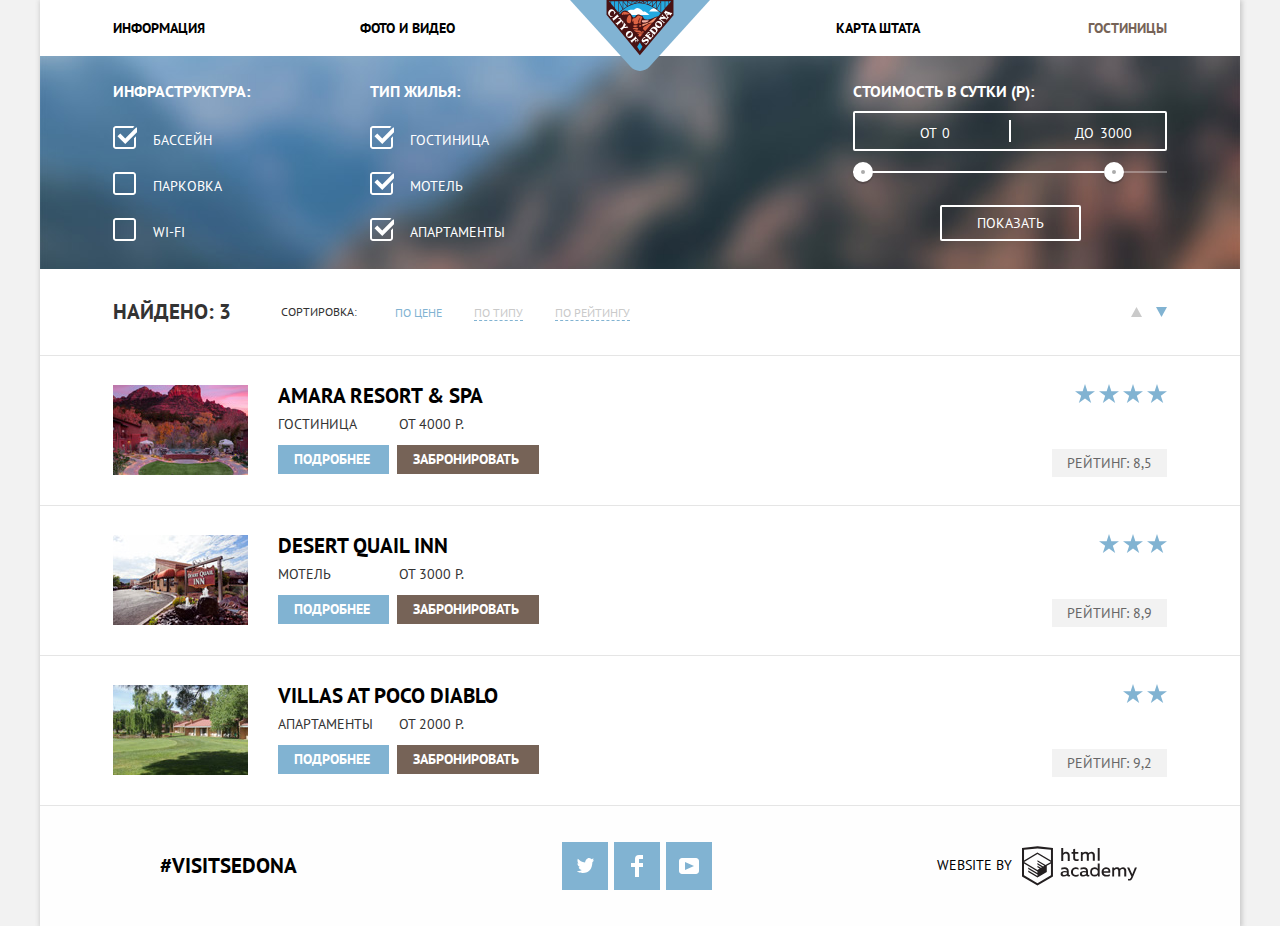
==== commit 348be20b: "исправила марджины на паддинги, исправила отступы" ====
--- a/inner.html
+++ b/inner.html
@@ -146,8 +146,10 @@
             <b class="accommodation-type">Гостиница</b>
             <b class="price">От 4000 Р.</b>
             </div>
+            <div class="buttons-wrapper">
             <a class="button button-details" href="#">Подробнее</a>
             <a class="button button-book" href="#">Забронировать</a>
+            </div>
               </div>
             <div class="hotel-rating">
             <p class="stars-number">
@@ -171,8 +173,10 @@
             <b class="accommodation-type">Мотель</b>
             <b class="price">От 3000 Р.</b>
               </div>
+              <div class="buttons-wrapper">
             <a class="button button-details" href="#">Подробнее</a>
             <a class="button button-book" href="#">Забронировать</a>
+              </div>
               </div>
               <div class="hotel-rating">
             <p class="stars-number">
@@ -194,8 +198,10 @@
             <b class="accommodation-type">Апартаменты</b>
             <b class="price">От 2000 Р.</b>
               </div>
+            <div class="buttons-wrapper">
             <a class="button button-details" href="#">Подробнее</a>
             <a class="button button-book" href="#">Забронировать</a>
+          </div>
               </div>
             <div class="hotel-rating">
             <p class="stars-number">
--- a/css/style.css
+++ b/css/style.css
@@ -143,9 +143,9 @@
   text-transform: uppercase;
   background-color: #766357;
   width: 100%;
-  height: 86px;
-  padding: 35px 140px;
+  padding: 30px 140px 26px 140px;
   border: none;
+  box-sizing: border-box;
 
 }
 
@@ -205,6 +205,10 @@
   color: #94b9d2;
 }
 
+.map-wrapper {
+  position: relative;
+}
+
 .main-footer {
   width: 1200px;
   height: 120px;
@@ -305,6 +309,12 @@
   color: #333333;
 }
 
+.buttons-wrapper {
+  width: 261px;
+  display: flex;
+  justify-content: space-between;
+}
+
 .button-details {
   font-size: 14px;
   line-height: 21px;
@@ -312,7 +322,6 @@
   background-color: #81b3d2;
   color: #ffffff;
   text-decoration: none;
-  margin-right: 6px;
 
 }
 
@@ -357,6 +366,7 @@
   width: 1200px;
   height: 2760px;
   margin: 0 auto;
+  position: relative;
 }
 
 .main-header {
@@ -389,24 +399,24 @@
 }
 
 .main-navigation li {
-  width: 240px;
+  width: 150px;
   padding: 15px 0;
 }
 
 .main-navigation li:nth-child(1),
 .main-navigation li:nth-child(2) {
   text-align: left;
-  margin-right: 60px;
+  padding-right: 120px;
 }
 
 .main-navigation li:nth-child(3),
 .main-navigation li:nth-child(4) {
   text-align: right;
-  margin-left: 60px;
+  padding-left: 120px;
 }
 
 .main-navigation li:nth-child(3) {
-  margin-left: 180px;
+  margin-left: 65px;
 }
 
 
@@ -479,7 +489,7 @@
   margin: 0;
   width: 1200px;
   height: 255px;
-  background-color: rgba(129, 179, 210, 0.9);
+  background-color: #81b3d2;
   box-sizing: border-box;
   padding: 25px 850px 40px 50px;
   text-align: center;
@@ -504,7 +514,7 @@
   margin: 0;
   width: 1200px;
   height: 255px;
-  background-color: rgba(129, 179, 210, 0.9);
+  background-color: #81b3d2;
   box-sizing: border-box;
   padding: 25px 45px 40px 845px;
   text-align: center;
@@ -645,13 +655,13 @@
 }
 
 .footer-link {
-  width: 200px;
+  width: 230px;
   align-items: center;
 }
 
 
 .footer-rights {
-  width: 200px;
+  width: 230px;
   align-items: center;
   text-align: center;
   justify-content: center;
@@ -665,21 +675,19 @@
 }
 
 .footer-copyright span {
-  margin-right: 10px;
+  padding-right: 10px;
 }
 
 /* inner page layout */
 
 .inner-wrapper {
   width: 1200px;
-  height: 960px;
   margin: 0 auto;
 }
 
 .booking-filters {
   margin: 0;
   width: 1200px;
-  min-height: 220px;
   background-color: #ffffff;
 }
 
@@ -688,7 +696,6 @@
   list-style: none;
   padding: 0;
   width: 1200px;
-  min-height: 455px;
   display: flex;
   flex-wrap: wrap;
   box-sizing: border-box;
@@ -696,7 +703,7 @@
 
 .results-item {
   width: 1200px;
-  padding: 18px 73px;
+  padding: 14px 73px;
   display: flex;
   justify-content: space-between;
   border-top: 1px solid #e5e5e5;
@@ -709,11 +716,20 @@
 
 .hotel-photo,
 .hotel-profile {
-  margin-right: 30px;
+  padding-right: 30px;
+}
+
+.hotel-photo {
+  align-self: center;
 }
 
 .hotel-profile {
   flex-grow: 1;
+}
+
+.results-item-image {
+  height: 90px;
+  margin: 0;
 }
 
 .inner-footer {
@@ -741,7 +757,6 @@
 }
 
 .filters-item {
-  width: 100%;
   margin: 0;
   margin-bottom: 30px;
 }
@@ -773,10 +788,11 @@
   display: inline-block;
   width: 100px;
   height: 30px;
-
-}
-
-p.filters-item.children {
+  text-align: center;
+
+}
+
+div.filters-item.children {
   text-align: right;
   display: flex;
   align-items: center;
@@ -790,7 +806,7 @@
 
 .children input {
   width: 113px;
-  padding: 6px 12px 6px 12px;
+  padding: 6px 0 6px 10px;
 }
 
 .find-button {
@@ -804,7 +820,7 @@
 }
 .map-wrapper {
   width: 100%;
-  height: 473px;
+  height: 591px;
 }
 
 .map-image {
@@ -877,7 +893,7 @@
 /* inner page filters*/
 
 .filter-section-wrapper {
-  padding: 25px 73px 20px 73px;
+  padding: 25px 73px 0 73px;
   box-sizing: border-box;
   background-image: url("../img/filter-background.jpg");
   background-repeat: no-repeat;
@@ -885,6 +901,7 @@
   display: flex;
   justify-content: space-between;
   background-size: cover;
+  min-height: 212px;
 }
 
 .filter-wrapper {
@@ -892,7 +909,7 @@
 }
 
 .accommodation-filter {
-  margin-left: 110px;
+  padding-left: 120px;
   margin-right: auto;
 }
 
@@ -914,7 +931,7 @@
 }
 
 .booking-filters li {
-  padding: 10px 10px 10px 0;
+  padding: 12px 10px 12px 0;
 }
 
 .filter-range-title {
@@ -1072,11 +1089,11 @@
 }
 
 .found {
-  margin-right: 50px;
+  padding-right: 50px;
 }
 
 .sort-type {
-  margin-right: 38px;
+  padding-right: 38px;
   font-size: 12px;
   line-height: 18px;
   font-weight: 400;
@@ -1084,7 +1101,7 @@
 
 .sorting-options-wrapper li {
   margin-left: 0px;
-  margin-right: 32px;
+  padding-right: 32px;
 }
 
 .filering-options {
@@ -1122,7 +1139,7 @@
 }
 
 .sort-direction-up {
-  margin-right: 10px;
+  padding-right: 10px;
 }
 
 a.sort-direction-up:hover path {
@@ -1150,7 +1167,8 @@
 }
 
 .hotel-profile .button {
-  padding: 6px 18px 4px 18px;
+  padding: 4px 16px 4px 16px;
+  box-sizing: border-box;
 }
 
 .button-details {
@@ -1169,13 +1187,17 @@
 }
 
 .hotel-name {
-  margin-top: 13px;
-  margin-bottom: 13px;
+  margin: 0;
+  padding-top: 13px;
+  padding-bottom: 5px;
 }
 
 .type-price-wrapper {
-  display: block;
-  margin-bottom: 18px;
+  margin: 0;
+  width: 186px;
+  padding-bottom: 10px;
+  display: flex;
+  justify-content: space-between;
 }
 
 .hotel-rating {
@@ -1200,6 +1222,8 @@
 
 .footer-opacity {
   opacity: 0.9;
+  position: absolute;
+  bottom: 0;
 }
 
 .wrapper,
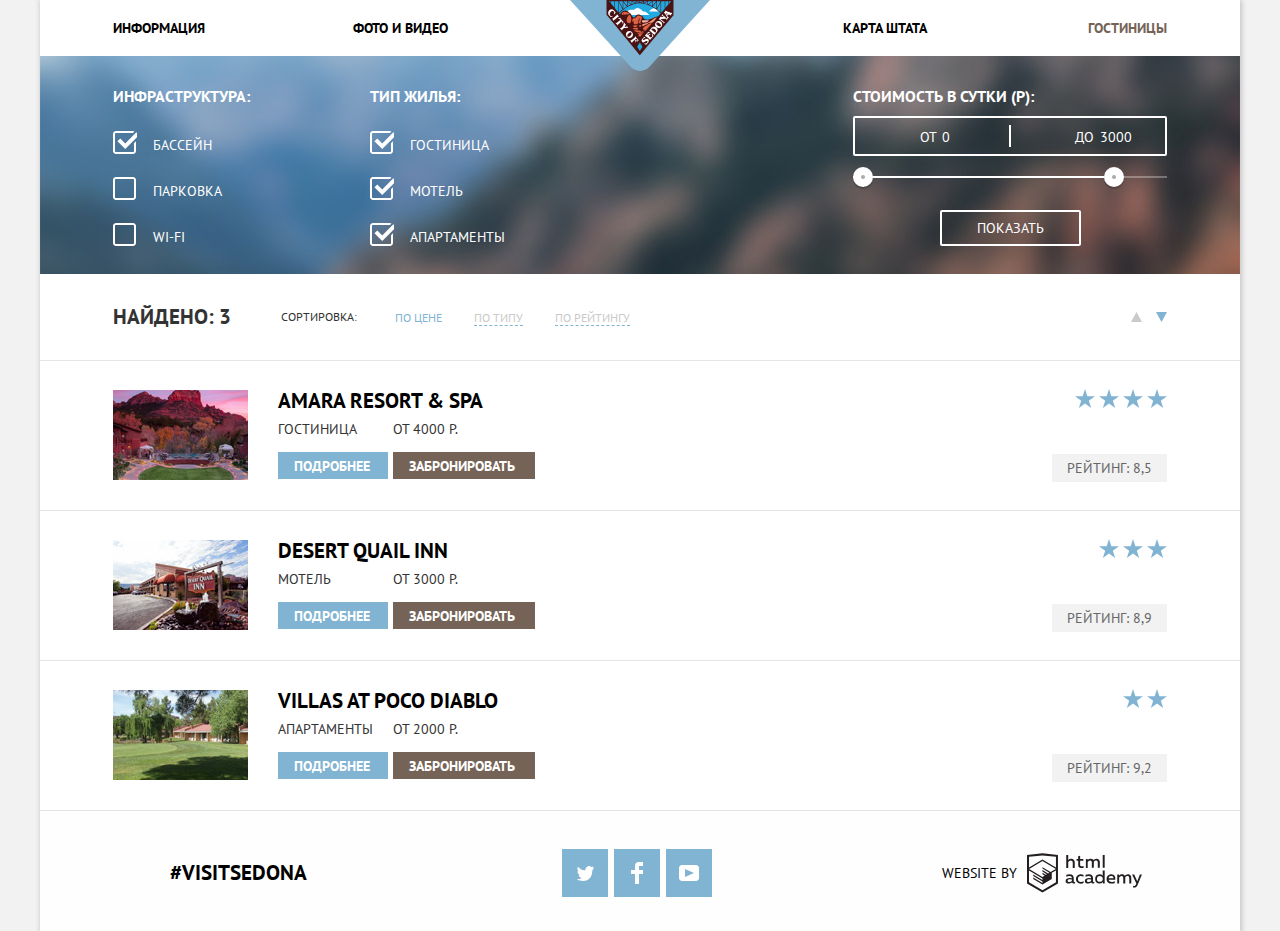
==== commit beb14a95: "поправила отступы и размеры, добавила префиксы, прошлась по всем базовым критериям и подключила карт" ====
--- a/inner.html
+++ b/inner.html
@@ -103,10 +103,10 @@
         <div class="range-toggle range-toggle-max"></div>
       </div>
       <button class="btn-transparent" type="submit">Показать</button>
+      </div>
            </div>
+            </div>
             </form>
-              </div>
-                </div>
       </section>
 
 
--- a/css/style.css
+++ b/css/style.css
@@ -94,6 +94,9 @@
   font-size: 21px;
   line-height: 21px;
   font-weight: 700;
+
+  margin: 0;
+  padding-bottom: 22px;
 }
 
 .standard-benefit h3 {
@@ -115,9 +118,25 @@
 
   white-space: nowrap;
 
-  clip-path: inset(100%);
+  -webkit-clip-path: inset(100%);
+
+          clip-path: inset(100%);
   clip: rect(0 0 0 0);
   overflow: hidden;
+}
+
+.date-selection {
+  position: relative;
+  width: 1200px;
+  height: 292px;
+  padding-top: 55px;
+  padding-bottom: 0;
+  text-align: center;
+
+  -webkit-box-sizing: border-box;
+
+          box-sizing: border-box;
+
 }
 
 .interested {
@@ -126,13 +145,19 @@
   font-weight: 700;
   color: #333333;
   text-align: center;
+
+  margin: 0;
 }
 
 .dates-request {
   text-align: center;
   margin: 0;
-  margin-bottom: 45px;
-}
+  padding-top: 22px;
+  padding-bottom: 45px;
+  font-size: 14px;
+  line-height: 24px;
+}
+
 
 .search-button {
 
@@ -142,10 +167,14 @@
   color: #ffffff;
   text-transform: uppercase;
   background-color: #766357;
-  width: 100%;
-  padding: 30px 140px 26px 140px;
+
+  width: 567px;
+  height: 86px;
+  margin: 0;
+  padding: 30px 130px 26px 130px;
   border: none;
-  box-sizing: border-box;
+  -webkit-box-sizing: border-box;
+          box-sizing: border-box;
 
 }
 
@@ -156,6 +185,23 @@
 .search-button:active {
   background-color: #503e33;
   color: #928a85;
+}
+
+.hotels-search {
+  position: absolute;
+  left: 50%;
+  margin-left: -283px;
+  z-index: 1;
+  width: 567px;
+  min-height: 396px;
+  padding: 55px 55px 56px 55px;
+  -webkit-box-sizing: border-box;
+          box-sizing: border-box;
+  background-color: #ffffff;
+  -webkit-box-shadow: 0px 1px 1px 0px #818181,
+              0px 2px 10px 0px #818181;
+          box-shadow: 0px 1px 1px 0px #818181,
+              0px 2px 10px 0px #818181;
 }
 
 .hotels-search p {
@@ -214,12 +260,19 @@
   height: 120px;
   background-color: #fefefe;
   color: #000000;
-  display: flex;
-  margin: 0;
-  padding: 35px 73px 35px 73px;
-  justify-content: space-between;
-  align-items: center;
-  box-sizing: border-box;
+  display: -webkit-box;
+  display: -ms-flexbox;
+  display: flex;
+  margin: 0;
+  padding: 40px 73px 35px 73px;
+  -webkit-box-pack: justify;
+      -ms-flex-pack: justify;
+          justify-content: space-between;
+  -webkit-box-align: center;
+      -ms-flex-align: center;
+          align-items: center;
+  -webkit-box-sizing: border-box;
+          box-sizing: border-box;
 
 }
 
@@ -231,24 +284,33 @@
   font-weight: 700;
 }
 
-/* .footer-social {
-  width: 200px;
-  margin-right: auto;
-  margin-left: auto;
-} */
+.footer-social {
+  width: 250px;
+}
 
 .footer-social ul {
   padding: 0;
   list-style: none;
-  display: flex;
-  flex-wrap: wrap;
-  justify-content: center;
+  display: -webkit-box;
+  display: -ms-flexbox;
+  display: flex;
+  -ms-flex-wrap: wrap;
+      flex-wrap: wrap;
+  -webkit-box-pack: center;
+      -ms-flex-pack: center;
+          justify-content: center;
 }
 
 .social-button {
-  display: flex;
-  align-items: center;
-  justify-content: center;
+  display: -webkit-box;
+  display: -ms-flexbox;
+  display: flex;
+  -webkit-box-align: center;
+      -ms-flex-align: center;
+          align-items: center;
+  -webkit-box-pack: center;
+      -ms-flex-pack: center;
+          justify-content: center;
   width: 46px;
   height: 48px;
   margin-right: 6px;
@@ -310,9 +372,13 @@
 }
 
 .buttons-wrapper {
-  width: 261px;
-  display: flex;
-  justify-content: space-between;
+  width: 257px;
+  display: -webkit-box;
+  display: -ms-flexbox;
+  display: flex;
+  -webkit-box-pack: justify;
+      -ms-flex-pack: justify;
+          justify-content: space-between;
 }
 
 .button-details {
@@ -364,7 +430,6 @@
 /* layout */
 .wrapper {
   width: 1200px;
-  height: 2760px;
   margin: 0 auto;
   position: relative;
 }
@@ -394,8 +459,11 @@
   width: 100%;
   list-style: none;
   background: #ffffff;
-  display: flex;
-  box-sizing: border-box;
+  display: -webkit-box;
+  display: -ms-flexbox;
+  display: flex;
+  -webkit-box-sizing: border-box;
+          box-sizing: border-box;
 }
 
 .main-navigation li {
@@ -406,17 +474,17 @@
 .main-navigation li:nth-child(1),
 .main-navigation li:nth-child(2) {
   text-align: left;
-  padding-right: 120px;
+  padding-right: 90px;
 }
 
 .main-navigation li:nth-child(3),
 .main-navigation li:nth-child(4) {
   text-align: right;
-  padding-left: 120px;
+  padding-left: 90px;
 }
 
 .main-navigation li:nth-child(3) {
-  margin-left: 65px;
+  margin-left: auto;
 }
 
 
@@ -424,17 +492,18 @@
   display: block;
   position: relative;
   width: 100%;
-  height: 510px;
+  height: 508px;
   background:
-  url("../img/polygon.svg") no-repeat 50% 100%,
-  url("../img/index.jpg") no-repeat 50% 23%;
-  background-clip: content-box;
+  url("../img/intro-mask.svg") no-repeat 50% 100%,
+  url("../img/index.jpg") no-repeat 50% 21%;
 }
 
 .welcome-image {
   display: block;
   margin: 0 auto;
-  padding-top: 75px;
+  padding-top: 77px;
+  width: 458px;
+  height: 353px;
 }
 
 .sedona-benefits {
@@ -449,7 +518,7 @@
 }
 
 .benefits-heading {
-  margin-top: 30px;
+  margin-top: 28px;
 }
 
 .benefits-wrapper {
@@ -462,20 +531,30 @@
   margin: 0;
   padding: 0;
   list-style: none;
-  display: flex;
-  flex-wrap: wrap;
-  justify-content: space-between;
+  display: -webkit-box;
+  display: -ms-flexbox;
+  display: flex;
+  -ms-flex-wrap: wrap;
+      flex-wrap: wrap;
+  -webkit-box-pack: justify;
+      -ms-flex-pack: justify;
+          justify-content: space-between;
 }
 
 .standard-benefit {
   width: 400px;
-  min-height: 255px;
-  margin: 0;
-  box-sizing: border-box;
+  height: 256px;
+  margin: 0;
+  -webkit-box-sizing: border-box;
+          box-sizing: border-box;
   text-align: center;
   vertical-align: middle;
 }
 
+.standard-benefit p {
+  margin: 0;
+}
+
 .city-benefit {
   width: 1200px;
 }
@@ -490,8 +569,9 @@
   width: 1200px;
   height: 255px;
   background-color: #81b3d2;
-  box-sizing: border-box;
-  padding: 25px 850px 40px 50px;
+  -webkit-box-sizing: border-box;
+          box-sizing: border-box;
+  padding: 48px 850px 40px 50px;
   text-align: center;
 
   color: #ffffff;
@@ -515,10 +595,15 @@
   width: 1200px;
   height: 255px;
   background-color: #81b3d2;
-  box-sizing: border-box;
-  padding: 25px 45px 40px 845px;
+  -webkit-box-sizing: border-box;
+          box-sizing: border-box;
+  padding: 48px 45px 40px 845px;
   text-align: center;
   color: #ffffff;
+}
+
+.bridge-wrapper p {
+  margin: 0;
 }
 
 .bridge-wrapper::before {
@@ -536,21 +621,29 @@
 .standard-benefit {
   background-color: #eeeeee;
   text-align: center;
-  padding: 30px 60px 40px 60px;
+  padding: 50px 65px 55px 65px;
 }
 
 .benefit-number {
-  margin-top: 40px;
-  margin-bottom: 40px;
+  margin: 0;
+  padding-top: 24px;
+  padding-bottom: 20px;
+}
+
+.city-item-wrapper p {
+  margin: 0;
 }
 
 .bold-heading,
 .standard-benefit h3 {
+  margin: 0;
   padding-left: 70px;
   padding-right: 70px;
 }
 
 .city-benefits {
+  display: -webkit-box;
+  display: -ms-flexbox;
   display: flex;
   width: 1200px;
   list-style: none;
@@ -563,22 +656,23 @@
   width: 400px;
   height: 330px;
   margin: 0;
-  box-sizing: border-box;
-  padding: 140px 50px 90px 50px;
+  -webkit-box-sizing: border-box;
+          box-sizing: border-box;
+  padding: 165px 50px 85px 50px;
   text-align: center;
 
 }
 
 .benefit-5-description {
-  padding-left: 15px;
-  padding-right: 15px;
+  padding-left: 11px;
+  padding-right: 11px;
 }
 
 
 .city-benefit-heading.accommodation::before {
   content: "";
   position: absolute;
-  top: 18%;
+  top: 61px;
   left: 50%;
   width: 74px;
   height: 75px;
@@ -591,7 +685,7 @@
 .city-benefit-heading.food::before {
   content: "";
   position: absolute;
-  top: 18%;
+  top: 62px;
   left: 50%;
   width: 74px;
   height: 75px;
@@ -603,7 +697,7 @@
 .city-benefit-heading.souvenirs::before {
   content: "";
   position: absolute;
-  top: 16%;
+  top: 58px;
   left: 50%;
   width: 64px;
   height: 77px;
@@ -612,7 +706,9 @@
   background-repeat: no-repeat;
 }
 
-
+.city-benefit-item p {
+  margin: 0;
+}
 
 
 /*-------*/
@@ -622,31 +718,6 @@
   margin-left: 0;
   margin-right: 0;
   width: 100%;
-  height: 235px;
-}
-
-.interested {
-  margin-top: 55px;
-  margin-bottom: 25px;
-}
-
-.hotels-search {
-  width: 575px;
-  min-height: 480px;
-  margin: 50px auto;
-}
-
-.form-wrapper {
-  position: absolute;
-  top: 100%;
-  left: 50%;
-  margin-left: -287px;
-  z-index: 1;
-  width: 575px;
-  min-height: 396px;
-  padding: 55px 56px;
-  box-sizing: border-box;
-  background-color: #ffffff;
 }
 
 
@@ -655,23 +726,35 @@
 }
 
 .footer-link {
-  width: 230px;
-  align-items: center;
+  width: 250px;
+  -webkit-box-align: center;
+      -ms-flex-align: center;
+          align-items: center;
 }
 
 
 .footer-rights {
-  width: 230px;
-  align-items: center;
+  width: 250px;
+  -webkit-box-align: center;
+      -ms-flex-align: center;
+          align-items: center;
   text-align: center;
-  justify-content: center;
+  -webkit-box-pack: center;
+      -ms-flex-pack: center;
+          justify-content: center;
 }
 
 
 .footer-copyright {
-  display: flex;
-  align-items: center;
-  /* text-align: center; */
+  display: -webkit-box;
+  display: -ms-flexbox;
+  display: flex;
+  -webkit-box-align: center;
+      -ms-flex-align: center;
+          align-items: center;
+  -webkit-box-pack: center;
+      -ms-flex-pack: center;
+          justify-content: center;
 }
 
 .footer-copyright span {
@@ -681,8 +764,10 @@
 /* inner page layout */
 
 .inner-wrapper {
+  position: relative;
   width: 1200px;
   margin: 0 auto;
+  background-color: #fefefe;
 }
 
 .booking-filters {
@@ -690,22 +775,37 @@
   width: 1200px;
   background-color: #ffffff;
 }
+
+.search-results {
+  margin: 0 auto;
+  width: 1200px;
+
+}
+
 
 .results-list {
   margin: 0;
   list-style: none;
   padding: 0;
   width: 1200px;
-  display: flex;
-  flex-wrap: wrap;
-  box-sizing: border-box;
+  display: -webkit-box;
+  display: -ms-flexbox;
+  display: flex;
+  -ms-flex-wrap: wrap;
+      flex-wrap: wrap;
+  -webkit-box-sizing: border-box;
+          box-sizing: border-box;
 }
 
 .results-item {
   width: 1200px;
   padding: 14px 73px;
-  display: flex;
-  justify-content: space-between;
+  display: -webkit-box;
+  display: -ms-flexbox;
+  display: flex;
+  -webkit-box-pack: justify;
+      -ms-flex-pack: justify;
+          justify-content: space-between;
   border-top: 1px solid #e5e5e5;
 }
 
@@ -720,11 +820,15 @@
 }
 
 .hotel-photo {
-  align-self: center;
+  -ms-flex-item-align: center;
+      -ms-grid-row-align: center;
+      align-self: center;
 }
 
 .hotel-profile {
-  flex-grow: 1;
+  -webkit-box-flex: 1;
+      -ms-flex-positive: 1;
+          flex-grow: 1;
 }
 
 .results-item-image {
@@ -742,18 +846,20 @@
 }
 
 .hotels-filter {
-
-  margin: 0;
-
-  /* display: flex;
-  flex-wrap: wrap;
-  justify-content: space-between; */
-
+  margin: 0;
+}
+
+.hotels-filter p {
+  height: 37px;
 }
 
 .adult-child-wrapper {
-  display: flex;
-  justify-content: space-between;
+  display: -webkit-box;
+  display: -ms-flexbox;
+  display: flex;
+  -webkit-box-pack: justify;
+      -ms-flex-pack: justify;
+          justify-content: space-between;
 }
 
 .filters-item {
@@ -764,49 +870,68 @@
 .checkin label,
 .checkout label {
   display: inline-block;
+  vertical-align: baseline;
   width: 100px;
-  height: 30px;
-  padding-right: 15px;
+  height: 37px;
+  padding-right: 10px;
   text-align: left;
 }
 
 .filters-item input {
-  box-sizing: border-box;
-  width: 348px;
+  -webkit-box-sizing: border-box;
+          box-sizing: border-box;
+  width: 346px;
+  height: 37px;
   padding: 6px 220px 6px 12px;
   border: none;
 }
 
 .adults label {
-  display: inline-block;
+  display: -webkit-box;
+  display: -ms-flexbox;
+  display: flex;
+  -webkit-box-align: center;
+      -ms-flex-align: center;
+          align-items: center;
   width: 100px;
-  height: 30px;
-  padding-right: 15px;
+  height: 37px;
+  padding-right: 10px;
 }
 
 .children label {
-  display: inline-block;
+  display: -webkit-box;
+  display: -ms-flexbox;
+  display: flex;
+  -webkit-box-align: center;
+      -ms-flex-align: center;
+          align-items: center;
   width: 100px;
-  height: 30px;
-  text-align: center;
+  height: 37px;
+  -webkit-box-pack: center;
+      -ms-flex-pack: center;
+          justify-content: center;
 
 }
 
 div.filters-item.children {
   text-align: right;
-  display: flex;
-  align-items: center;
+  display: -webkit-box;
+  display: -ms-flexbox;
+  display: flex;
+  -webkit-box-align: center;
+      -ms-flex-align: center;
+          align-items: center;
 }
 
 
 .adults input {
   width: 113px;
-  padding: 6px 0 6px 10px;
+  padding: 6px 10px 6px 10px;
 }
 
 .children input {
   width: 113px;
-  padding: 6px 0 6px 10px;
+  padding: 6px 10px 6px 10px;
 }
 
 .find-button {
@@ -821,6 +946,7 @@
 .map-wrapper {
   width: 100%;
   height: 591px;
+  /* position: relative; */
 }
 
 .map-image {
@@ -828,11 +954,49 @@
   height: 591px;
 }
 
+.google-map {
+  position: absolute;
+  top: 0;
+}
+
+input::-webkit-input-placeholder {
+  color: #000000;
+  text-transform: uppercase;
+  opacity: 1;
+}
+
+input:-ms-input-placeholder {
+  color: #000000;
+  text-transform: uppercase;
+  opacity: 1;
+}
+
+input::-ms-input-placeholder {
+  color: #000000;
+  text-transform: uppercase;
+  opacity: 1;
+}
+
 input::placeholder {
   color: #000000;
   text-transform: uppercase;
-}
-
+  opacity: 1;
+}
+
+input::-webkit-input-placeholder {
+  color: #000000;
+  text-transform: uppercase;
+}
+
+input:-ms-input-placeholder {
+  color: #000000;
+  text-transform: uppercase;
+}
+
+input::-ms-input-placeholder {
+  color: #000000;
+  text-transform: uppercase;
+}
 
 .calendar-btn {
   position: absolute;
@@ -893,19 +1057,25 @@
 /* inner page filters*/
 
 .filter-section-wrapper {
-  padding: 25px 73px 0 73px;
-  box-sizing: border-box;
+  padding: 30px 73px 0 73px;
+  -webkit-box-sizing: border-box;
+          box-sizing: border-box;
   background-image: url("../img/filter-background.jpg");
   background-repeat: no-repeat;
-  background-position: 50% 20%;
-  display: flex;
-  justify-content: space-between;
+  background-position: 50% 16%;
+  display: -webkit-box;
+  display: -ms-flexbox;
+  display: flex;
+  -webkit-box-pack: justify;
+      -ms-flex-pack: justify;
+          justify-content: space-between;
   background-size: cover;
-  min-height: 212px;
+  min-height: 217px;
 }
 
 .filter-wrapper {
-  box-sizing: border-box;
+  -webkit-box-sizing: border-box;
+          box-sizing: border-box;
 }
 
 .accommodation-filter {
@@ -961,7 +1131,9 @@
   background: #ffffff;
   top: 50%;
   left: 50%;
-  transform: translate(-50%, -50%);
+  -webkit-transform: translate(-50%, -50%);
+      -ms-transform: translate(-50%, -50%);
+          transform: translate(-50%, -50%);
 }
 
 .price-controls label {
@@ -989,6 +1161,8 @@
 
   background: none;
   border: none;
+
+  line-height: 0;
 }
 
 .range-controls {
@@ -1019,7 +1193,8 @@
   background: #ababab;
   border: 8px solid #ffffff;
   border-radius: 50%;
-  box-shadow: 0 2px 1px 0 rgba(0, 1, 1, 0.2);
+  -webkit-box-shadow: 0 2px 1px 0 rgba(0, 1, 1, 0.2);
+          box-shadow: 0 2px 1px 0 rgba(0, 1, 1, 0.2);
   cursor: pointer;
 }
 
@@ -1063,12 +1238,19 @@
 .sorting-options-wrapper {
   margin: 0;
   padding: 30px 73px 30px 73px;
-  box-sizing: border-box;
+  -webkit-box-sizing: border-box;
+          box-sizing: border-box;
   width: 1200px;
   min-height: 86px;
-  display: flex;
-  justify-content: space-between;
-  align-items: center;
+  display: -webkit-box;
+  display: -ms-flexbox;
+  display: flex;
+  -webkit-box-pack: justify;
+      -ms-flex-pack: justify;
+          justify-content: space-between;
+  -webkit-box-align: center;
+      -ms-flex-align: center;
+          align-items: center;
 
 }
 
@@ -1076,8 +1258,12 @@
   margin: 0;
   padding: 0;
   list-style: none;
-  display: flex;
-  justify-content: space-between;
+  display: -webkit-box;
+  display: -ms-flexbox;
+  display: flex;
+  -webkit-box-pack: justify;
+      -ms-flex-pack: justify;
+          justify-content: space-between;
 }
 
 .soring-types-list {
@@ -1085,7 +1271,8 @@
 }
 
 .sorting-options-wrapper div {
-  box-sizing: border-box;
+  -webkit-box-sizing: border-box;
+          box-sizing: border-box;
 }
 
 .found {
@@ -1168,17 +1355,18 @@
 
 .hotel-profile .button {
   padding: 4px 16px 4px 16px;
-  box-sizing: border-box;
+  -webkit-box-sizing: border-box;
+          box-sizing: border-box;
 }
 
 .button-details {
-  width: 111px;
-  min-height: 27px;
+  width: 110px;
+  height: 27px;
 }
 
 .button-book {
   width: 142px;
-  min-height: 27px;
+  height: 27px;
 }
 
 .number-rating {
@@ -1194,10 +1382,14 @@
 
 .type-price-wrapper {
   margin: 0;
-  width: 186px;
-  padding-bottom: 10px;
-  display: flex;
-  justify-content: space-between;
+  width: 180px;
+  padding-bottom: 12px;
+  display: -webkit-box;
+  display: -ms-flexbox;
+  display: flex;
+  -webkit-box-pack: justify;
+      -ms-flex-pack: justify;
+          justify-content: space-between;
 }
 
 .hotel-rating {
@@ -1209,7 +1401,9 @@
 }
 
 .html-academy-logo {
-  align-items: center;
+  -webkit-box-align: center;
+      -ms-flex-align: center;
+          align-items: center;
 }
 
 a.html-academy-logo:hover path {
@@ -1228,23 +1422,28 @@
 
 .wrapper,
 .inner-wrapper {
-  box-shadow: 1px 1px 5px 1px #c6c6c6;
+  -webkit-box-shadow: 1px 1px 5px 1px #c6c6c6;
+          box-shadow: 1px 1px 5px 1px #c6c6c6;
 }
 
 .adults-buttons,
 .children-buttons {
   width: 113px;
-  height: 38px;
+  height: 37px;
   background-color: #f2f2f2;
-  display: flex;
-  justify-content: space-between;
+  display: -webkit-box;
+  display: -ms-flexbox;
+  display: flex;
+  -webkit-box-pack: justify;
+      -ms-flex-pack: justify;
+          justify-content: space-between;
 }
 
 .adults-buttons button,
 .children-buttons button {
   padding: 0 10px;
   width: 40px;
-  height: 38px;
+  height: 37px;
   border: none;
   background-color: #f2f2f2;
   position: relative;
@@ -1254,9 +1453,11 @@
 .children-dec::before {
   content: "";
   position: absolute;
+  top: 17px;
   left: 13px;
   width: 12px;
   height: 3px;
+  line-height: 0;
   background-color: #a9a9a9;
 }
 
@@ -1274,9 +1475,11 @@
 .children-inc::before {
   content: "";
   position: absolute;
+  top: 17px;
   left: 13px;
   width: 12px;
   height: 3px;
+  line-height: 0;
   background-color: #a9a9a9;
 }
 
@@ -1294,11 +1497,15 @@
 .children-inc::after {
   content: "";
   position: absolute;
+  top: 17px;
   left: 13px;
   width: 12px;
   height: 3px;
+  line-height: 0;
   background-color: #a9a9a9;
-  transform: rotate(-90deg);
+  -webkit-transform: rotate(-90deg);
+      -ms-transform: rotate(-90deg);
+          transform: rotate(-90deg);
 }
 
 .adults-inc:hover::after,
@@ -1314,15 +1521,30 @@
 
 input[type="number"] {
   width: 40px;
-  box-sizing: border-box;
+  -webkit-box-sizing: border-box;
+          box-sizing: border-box;
   text-align: center;
   padding-left: 10px;
   border: none;
 }
 
+input[type=number]::-webkit-inner-spin-button,
+input[type=number]::-webkit-outer-spin-button {
+  -webkit-appearance: none;
+  margin: 0;
+}
+
+input[type=number] {
+  -moz-appearance:textfield;
+}
+
 .filters-item.adults {
-  display: flex;
-  align-items: center;
+  display: -webkit-box;
+  display: -ms-flexbox;
+  display: flex;
+  -webkit-box-align: center;
+      -ms-flex-align: center;
+          align-items: center;
 }
 
 .label-checkbox {
@@ -1353,7 +1575,8 @@
 }
 
 .label-checkbox input[type="checkbox"]:disabled + .checkbox-indicator::before {
-  filter: grayscale(100%);
+  -webkit-filter: grayscale(100%);
+          filter: grayscale(100%);
 }
 
 
@@ -1373,5 +1596,10 @@
 }
 
 .label-checkbox input[type="checkbox"]:checked:disabled + .checkbox-indicator::before {
-  filter: grayscale(100%);
-}
+  -webkit-filter: grayscale(100%);
+          filter: grayscale(100%);
+}
+
+.google-map {
+  border: none;
+}
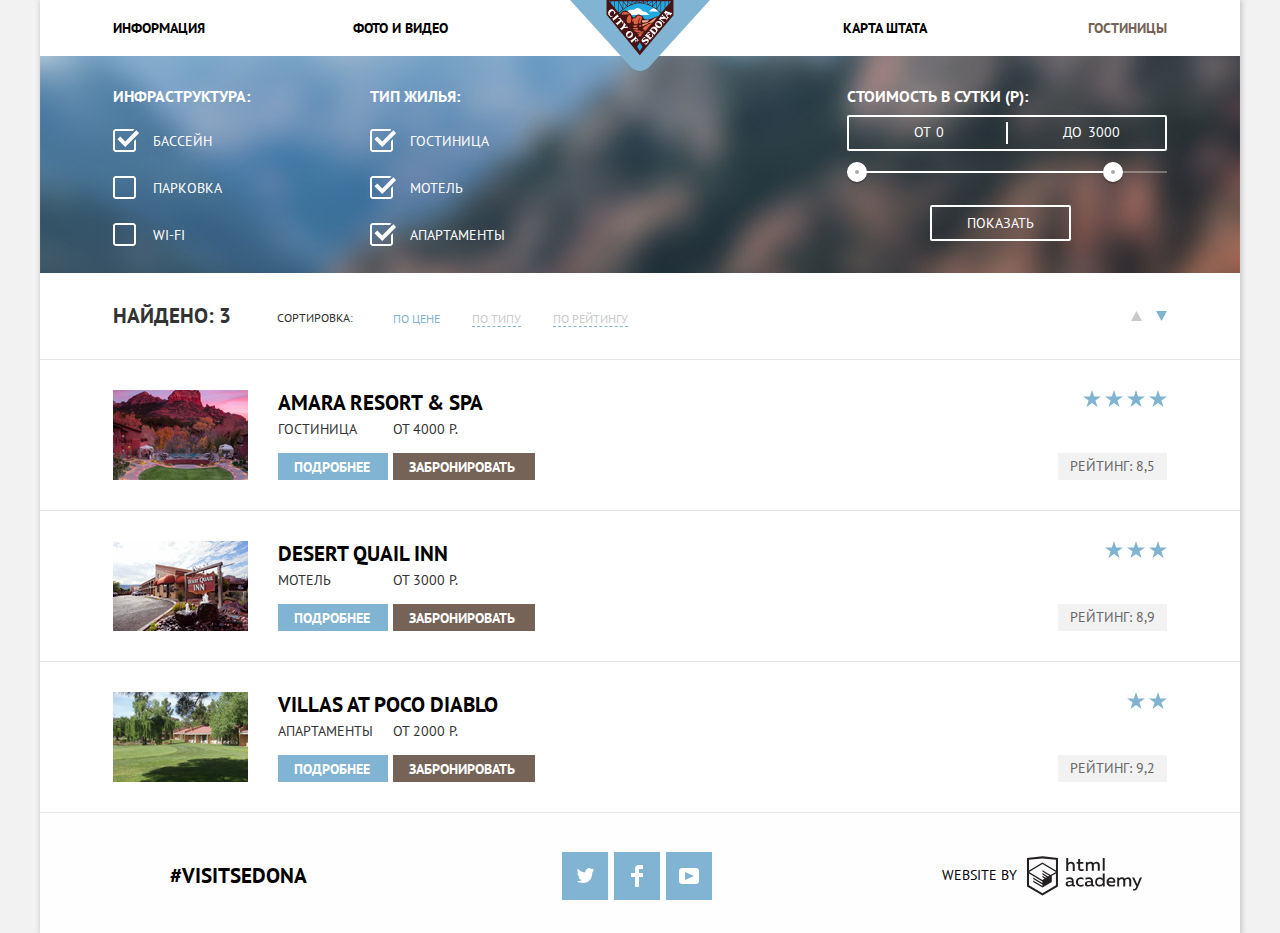
==== commit 071fdbff: "поправила фильтр" ====
--- a/inner.html
+++ b/inner.html
@@ -153,10 +153,10 @@
               </div>
             <div class="hotel-rating">
             <p class="stars-number">
-              <img src="img/star.svg" alt="4 звезды из 5" width="20" height="20">
-              <img src="img/star.svg" alt="" width="20" height="20">
-              <img src="img/star.svg" alt="" width="20" height="20">
-              <img src="img/star.svg" alt="" width="20" height="20">
+              <img src="img/star.svg" alt="4 звезды из 5" width="18" height="17">
+              <img src="img/star.svg" alt="" width="18" height="17">
+              <img src="img/star.svg" alt="" width=18 height="17">
+              <img src="img/star.svg" alt="" width="18" height="17">
             </p>
             <p class="number-rating">Рейтинг: 8,5</p>
           </div>
@@ -180,9 +180,9 @@
               </div>
               <div class="hotel-rating">
             <p class="stars-number">
-              <img src="img/star.svg" alt="3 звезды из 5" width="20" height="20">
-              <img src="img/star.svg" alt="" width="20" height="20">
-              <img src="img/star.svg" alt="" width="20" height="20">
+              <img src="img/star.svg" alt="3 звезды из 5" width="18" height="17">
+              <img src="img/star.svg" alt="" width="18" height="17">
+              <img src="img/star.svg" alt="" width="18" height="17">
             </p>
             <p class="number-rating">Рейтинг: 8,9</p>
               </div>
@@ -205,8 +205,8 @@
               </div>
             <div class="hotel-rating">
             <p class="stars-number">
-              <img src="img/star.svg" alt="2 звезды из 5" width="20" height="20">
-              <img src="img/star.svg" alt="" width="20" height="20">
+              <img src="img/star.svg" alt="2 звезды из 5" width="18" height="17">
+              <img src="img/star.svg" alt="" width="18" height="17">
             </p>
             <p class="number-rating">Рейтинг: 9,2</p>
               </div>
--- a/css/style.css
+++ b/css/style.css
@@ -168,9 +168,13 @@
   text-transform: uppercase;
   background-color: #766357;
 
-  width: 567px;
+  width: 566px;
   height: 86px;
-  margin: 0;
+  position: absolute;
+  bottom: 0;
+  left: 50%;
+  margin-left: -283px;
+  z-index: 2;
   padding: 30px 130px 26px 130px;
   border: none;
   -webkit-box-sizing: border-box;
@@ -192,7 +196,7 @@
   left: 50%;
   margin-left: -283px;
   z-index: 1;
-  width: 567px;
+  width: 566px;
   min-height: 396px;
   padding: 55px 55px 56px 55px;
   -webkit-box-sizing: border-box;
@@ -445,7 +449,7 @@
   margin-left: -70px;
   z-index: 1;
   width: 140px;
-  height: 70px;
+  height: 71px;
 }
 
 .main-navigation {
@@ -493,6 +497,7 @@
   position: relative;
   width: 100%;
   height: 508px;
+  background-color: #8eb7d2;
   background:
   url("../img/intro-mask.svg") no-repeat 50% 100%,
   url("../img/index.jpg") no-repeat 50% 21%;
@@ -543,7 +548,7 @@
 
 .standard-benefit {
   width: 400px;
-  height: 256px;
+  min-height: 256px;
   margin: 0;
   -webkit-box-sizing: border-box;
           box-sizing: border-box;
@@ -567,7 +572,7 @@
   position: relative;
   margin: 0;
   width: 1200px;
-  height: 255px;
+  min-height: 255px;
   background-color: #81b3d2;
   -webkit-box-sizing: border-box;
           box-sizing: border-box;
@@ -593,7 +598,7 @@
   position: relative;
   margin: 0;
   width: 1200px;
-  height: 255px;
+  min-height: 255px;
   background-color: #81b3d2;
   -webkit-box-sizing: border-box;
           box-sizing: border-box;
@@ -654,11 +659,11 @@
 .city-benefit-item {
   position: relative;
   width: 400px;
-  height: 330px;
-  margin: 0;
-  -webkit-box-sizing: border-box;
-          box-sizing: border-box;
-  padding: 165px 50px 85px 50px;
+  min-height: 330px;
+  margin: 0;
+  -webkit-box-sizing: border-box;
+          box-sizing: border-box;
+  padding: 163px 50px 82px 50px;
   text-align: center;
 
 }
@@ -799,7 +804,7 @@
 
 .results-item {
   width: 1200px;
-  padding: 14px 73px;
+  padding: 30px 73px;
   display: -webkit-box;
   display: -ms-flexbox;
   display: flex;
@@ -823,9 +828,13 @@
   -ms-flex-item-align: center;
       -ms-grid-row-align: center;
       align-self: center;
+  min-width: 135px;
 }
 
 .hotel-profile {
+  display: flex;
+  flex-direction: column;
+  justify-content: space-between;
   -webkit-box-flex: 1;
       -ms-flex-positive: 1;
           flex-grow: 1;
@@ -894,7 +903,7 @@
       -ms-flex-align: center;
           align-items: center;
   width: 100px;
-  height: 37px;
+  height: 45px;
   padding-right: 10px;
 }
 
@@ -905,8 +914,8 @@
   -webkit-box-align: center;
       -ms-flex-align: center;
           align-items: center;
-  width: 100px;
-  height: 37px;
+  height: 45px;
+  padding-right: 27px;
   -webkit-box-pack: center;
       -ms-flex-pack: center;
           justify-content: center;
@@ -926,12 +935,12 @@
 
 .adults input {
   width: 113px;
-  padding: 6px 10px 6px 10px;
+  padding: 10px 10px 6px 11px;
 }
 
 .children input {
   width: 113px;
-  padding: 6px 10px 6px 10px;
+  padding: 10px 10px 6px 12px;
 }
 
 .find-button {
@@ -939,7 +948,7 @@
   width: 100%;
   padding: 0;
   min-height: 58px;
-  margin-top: 25px;
+  margin-top: 20px;
   margin-right: 0;
   border: none;
 }
@@ -1060,6 +1069,7 @@
   padding: 30px 73px 0 73px;
   -webkit-box-sizing: border-box;
           box-sizing: border-box;
+  background-color: #7098bc;
   background-image: url("../img/filter-background.jpg");
   background-repeat: no-repeat;
   background-position: 50% 16%;
@@ -1101,11 +1111,11 @@
 }
 
 .booking-filters li {
-  padding: 12px 10px 12px 0;
+  padding: 22px 10px 3px 0;
 }
 
 .filter-range-title {
-  margin-bottom: 9px;
+  margin-bottom: 8px;
 
   font-weight: 600;
   font-size: 16px;
@@ -1119,6 +1129,7 @@
   border: 2px solid #ffffff;
   border-radius: 2px;
   position: relative;
+  box-sizing: border-box;
 }
 
 .price-controls::after {
@@ -1140,16 +1151,18 @@
   display: inline-block;
 
   font-size: 14px;
-  line-height: 38px;
+  line-height: 21px;
   vertical-align: top;
 
   cursor: pointer;
 }
 
-.price-controls .min-price,
+.price-controls .min-price {
+  padding: 5px 20px 8px 65px;
+}
+
 .price-controls .max-price {
-  width: 90px;
-  padding-left: 65px;
+  padding: 5px 25px 8px 55px;
 }
 
 .price-controls input {
@@ -1212,7 +1225,7 @@
 
 .btn-transparent {
   display: block;
-  margin: 0 auto;
+  margin: 0 83px;
   padding: 6px 35px;
 
   font-size: 14px;
@@ -1234,6 +1247,7 @@
 
 .search-items-list {
   padding: 0;
+  margin: 0;
 }
 .sorting-options-wrapper {
   margin: 0;
@@ -1276,11 +1290,12 @@
 }
 
 .found {
-  padding-right: 50px;
+  padding-right: 46px;
 }
 
 .sort-type {
-  padding-right: 38px;
+  padding-top: 4px;
+  padding-right: 40px;
   font-size: 12px;
   line-height: 18px;
   font-weight: 400;
@@ -1288,6 +1303,7 @@
 
 .sorting-options-wrapper li {
   margin-left: 0px;
+  padding-top: 4px;
   padding-right: 32px;
 }
 
@@ -1370,20 +1386,23 @@
 }
 
 .number-rating {
-  padding: 4px 15px 3px 15px;
+  min-width: 109px;
+  padding: 3px 12px 3px 12px;
+  margin: 0;
   margin-top: 40px;
+  text-align: center;
+  -webkit-box-sizing: border-box;
+          box-sizing: border-box;
 }
 
 .hotel-name {
   margin: 0;
-  padding-top: 13px;
-  padding-bottom: 5px;
 }
 
 .type-price-wrapper {
   margin: 0;
   width: 180px;
-  padding-bottom: 12px;
+  padding-bottom: 10px;
   display: -webkit-box;
   display: -ms-flexbox;
   display: flex;
@@ -1398,6 +1417,11 @@
 
 .stars-number {
   text-align: right;
+  min-width: 93px;
+}
+
+p.stars-number {
+  margin: 0;
 }
 
 .html-academy-logo {
@@ -1454,7 +1478,7 @@
   content: "";
   position: absolute;
   top: 17px;
-  left: 13px;
+  left: 14px;
   width: 12px;
   height: 3px;
   line-height: 0;
@@ -1476,8 +1500,8 @@
   content: "";
   position: absolute;
   top: 17px;
-  left: 13px;
-  width: 12px;
+  right: 14px;
+  width: 11px;
   height: 3px;
   line-height: 0;
   background-color: #a9a9a9;
@@ -1498,8 +1522,8 @@
   content: "";
   position: absolute;
   top: 17px;
-  left: 13px;
-  width: 12px;
+  right: 14px;
+  width: 11px;
   height: 3px;
   line-height: 0;
   background-color: #a9a9a9;
@@ -1524,7 +1548,7 @@
   -webkit-box-sizing: border-box;
           box-sizing: border-box;
   text-align: center;
-  padding-left: 10px;
+  padding: 10px 12px 10px 13px;
   border: none;
 }
 
@@ -1556,7 +1580,7 @@
 input[type="checkbox"] + .checkbox-indicator::before {
   content: "";
   position: absolute;
-  top: -5px;
+  top: -3px;
   left: 0;
   width: 24px;
   height: 24px;
@@ -1583,9 +1607,9 @@
 .label-checkbox input[type="checkbox"]:checked + .checkbox-indicator::before {
   content: "";
   position: absolute;
-  top: -5px;
+  top: -3px;
   left: 0;
-  width: 24px;
+  width: 26px;
   height: 24px;
   background-image: url("../img/checkbox-on.svg");
   background-repeat: no-repeat;
@@ -1603,3 +1627,8 @@
 .google-map {
   border: none;
 }
+
+
+.modal-show {
+  display: none;
+}
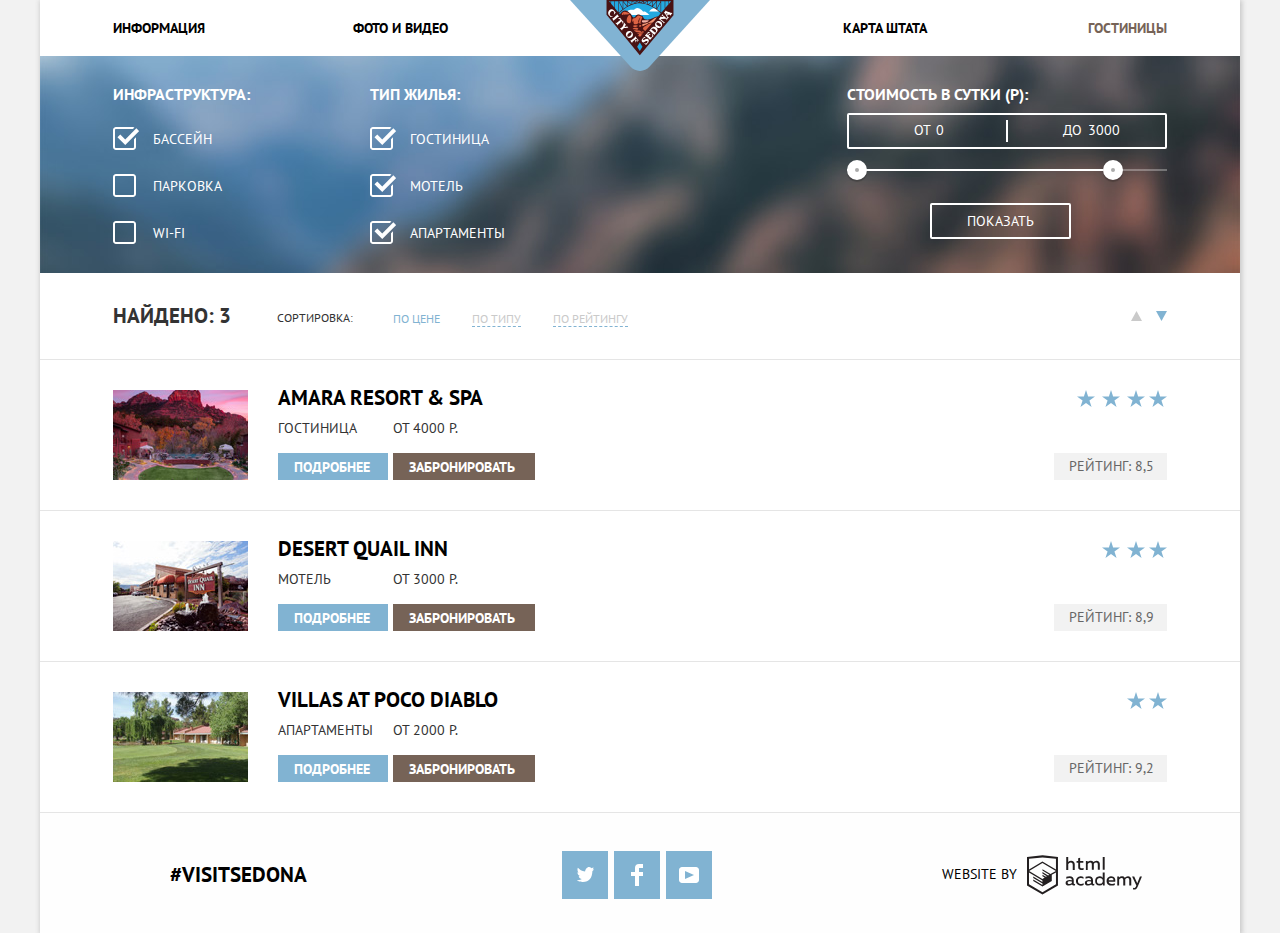
==== commit 15cb354e: "исправила видимые ошибки, прошлась по критериям" ====
--- a/inner.html
+++ b/inner.html
@@ -154,8 +154,8 @@
             <div class="hotel-rating">
             <p class="stars-number">
               <img src="img/star.svg" alt="4 звезды из 5" width="18" height="17">
-              <img src="img/star.svg" alt="" width="18" height="17">
-              <img src="img/star.svg" alt="" width=18 height="17">
+              <img class="star" src="img/star.svg" alt="" width="18" height="17">
+              <img class="star" src="img/star.svg" alt="" width=18 height="17">
               <img src="img/star.svg" alt="" width="18" height="17">
             </p>
             <p class="number-rating">Рейтинг: 8,5</p>
@@ -181,7 +181,7 @@
               <div class="hotel-rating">
             <p class="stars-number">
               <img src="img/star.svg" alt="3 звезды из 5" width="18" height="17">
-              <img src="img/star.svg" alt="" width="18" height="17">
+              <img class="star" src="img/star.svg" alt="" width="18" height="17">
               <img src="img/star.svg" alt="" width="18" height="17">
             </p>
             <p class="number-rating">Рейтинг: 8,9</p>
--- a/css/style.css
+++ b/css/style.css
@@ -1,1634 +1 @@
-body {
-  margin: 0;
-  padding: 0;
-
-  font-family: "PT Sans", Arial, sans-serif;
-  font-size: 14px;
-  line-height: 21px;
-  font-weight: 400;
-  color: #333333;
-  text-transform: uppercase;
-
-  background-color: #f2f2f2;
-}
-
-a {
-  text-decoration: none;
-}
-
-img {
-  max-width: 100%;
-  height: auto;
-}
-
-.container {
-  position: relative;
-  background-color: #ffffff;
-  width: auto;
-  margin: 0;
-}
-
-.main-navigation {
-  font-size: 14px;
-  line-height: 26px;
-  color: #000000;
-  font-weight: 700;
-
-  background-color: #ffffff;
-}
-
-.main-navigation a {
-  color: #000000;
-}
-
-.main-navigation a:hover,
-.main-navigation a:focus {
-  color: #81b3d2;
-}
-
-.main-navigation a:active {
-  color: #cacaca;
-}
-
-.main-navigation ul {
-  list-style: none;
-}
-
-.current-page a {
-  color: #766357;
-}
-
-.benefits-list,
-.benefits-list ul {
-  list-style: none;
-}
-
-.bold-heading {
-  font-size: 21px;
-  line-height: 21px;
-  color: #ffffff;
-  font-weight: 700;
-  margin-bottom: 28px;
-}
-
-.sedona-lead {
-  font-size: 21px;
-  line-height: 26px;
-  font-weight: 700;
-  color: #000000;
-
-  text-align: center;
-}
-
-.benefits-heading {
-  font-size: 14px;
-  line-height: 26px;
-  font-weight: 400;
-  color: #333333;
-  text-align: center;
-
-}
-
-.city-benefit-heading {
-  color: #000000;
-  font-size: 21px;
-  line-height: 21px;
-  font-weight: 700;
-
-  margin: 0;
-  padding-bottom: 22px;
-}
-
-.standard-benefit h3 {
-  font-size: 21px;
-  line-height: 21px;
-  font-weight: 700;
-}
-
-.visually-hidden:not(:focus):not(:active),
-input[type="checkbox"].visually-hidden,
-input[type="radio"].visually-hidden {
-  position: absolute;
-
-  width: 1px;
-  height: 1px;
-  margin: -1px;
-  border: 0;
-  padding: 0;
-
-  white-space: nowrap;
-
-  -webkit-clip-path: inset(100%);
-
-          clip-path: inset(100%);
-  clip: rect(0 0 0 0);
-  overflow: hidden;
-}
-
-.date-selection {
-  position: relative;
-  width: 1200px;
-  height: 292px;
-  padding-top: 55px;
-  padding-bottom: 0;
-  text-align: center;
-
-  -webkit-box-sizing: border-box;
-
-          box-sizing: border-box;
-
-}
-
-.interested {
-  font-size: 30px;
-  line-height: 36px;
-  font-weight: 700;
-  color: #333333;
-  text-align: center;
-
-  margin: 0;
-}
-
-.dates-request {
-  text-align: center;
-  margin: 0;
-  padding-top: 22px;
-  padding-bottom: 45px;
-  font-size: 14px;
-  line-height: 24px;
-}
-
-
-.search-button {
-
-  font-size: 21px;
-  line-height: 26px;
-  font-weight: 700;
-  color: #ffffff;
-  text-transform: uppercase;
-  background-color: #766357;
-
-  width: 566px;
-  height: 86px;
-  position: absolute;
-  bottom: 0;
-  left: 50%;
-  margin-left: -283px;
-  z-index: 2;
-  padding: 30px 130px 26px 130px;
-  border: none;
-  -webkit-box-sizing: border-box;
-          box-sizing: border-box;
-
-}
-
-.search-button:hover {
-  background-color: #604e43;
-}
-
-.search-button:active {
-  background-color: #503e33;
-  color: #928a85;
-}
-
-.hotels-search {
-  position: absolute;
-  left: 50%;
-  margin-left: -283px;
-  z-index: 1;
-  width: 566px;
-  min-height: 396px;
-  padding: 55px 55px 56px 55px;
-  -webkit-box-sizing: border-box;
-          box-sizing: border-box;
-  background-color: #ffffff;
-  -webkit-box-shadow: 0px 1px 1px 0px #818181,
-              0px 2px 10px 0px #818181;
-          box-shadow: 0px 1px 1px 0px #818181,
-              0px 2px 10px 0px #818181;
-}
-
-.hotels-search p {
-  font-weight: 700;
-}
-
-.hotels-search label {
-  font-size: 14px;
-  line-height: 26px;
-  font-weight: 700;
-  color: #000000;
-}
-
-.hotels-search input {
-    font: inherit;
-    font-size: 14px;
-    line-height: 26px;
-    font-weight: 700;
-    color: #000000;
-    background-color: #f2f2f2;
-}
-
-.hotels-search input:focus {
-  background-color: #ffffff;
-  border-color: #e5e5e5;
-}
-
-.hotels-search input:hover {
-  background-color: #ebebeb;
-}
-
-.find-button {
-  background-color: #81b3d2;
-  color: #f7f9fb;
-  font-size: 21px;
-  line-height: 26px;
-  font-weight: 700;
-  text-transform: uppercase;
-}
-
-.find-button:hover {
-  background-color: #669ec0;
-}
-
-.find-button:active {
-  background-color: #5496bd;
-  color: #94b9d2;
-}
-
-.map-wrapper {
-  position: relative;
-}
-
-.main-footer {
-  width: 1200px;
-  height: 120px;
-  background-color: #fefefe;
-  color: #000000;
-  display: -webkit-box;
-  display: -ms-flexbox;
-  display: flex;
-  margin: 0;
-  padding: 40px 73px 35px 73px;
-  -webkit-box-pack: justify;
-      -ms-flex-pack: justify;
-          justify-content: space-between;
-  -webkit-box-align: center;
-      -ms-flex-align: center;
-          align-items: center;
-  -webkit-box-sizing: border-box;
-          box-sizing: border-box;
-
-}
-
-.visit-link {
-  text-decoration: none;
-  color: #000000;
-  font-size: 21px;
-  line-height: 26px;
-  font-weight: 700;
-}
-
-.footer-social {
-  width: 250px;
-}
-
-.footer-social ul {
-  padding: 0;
-  list-style: none;
-  display: -webkit-box;
-  display: -ms-flexbox;
-  display: flex;
-  -ms-flex-wrap: wrap;
-      flex-wrap: wrap;
-  -webkit-box-pack: center;
-      -ms-flex-pack: center;
-          justify-content: center;
-}
-
-.social-button {
-  display: -webkit-box;
-  display: -ms-flexbox;
-  display: flex;
-  -webkit-box-align: center;
-      -ms-flex-align: center;
-          align-items: center;
-  -webkit-box-pack: center;
-      -ms-flex-pack: center;
-          justify-content: center;
-  width: 46px;
-  height: 48px;
-  margin-right: 6px;
-  background-color: #81b3d2;
-}
-
-.social-button:hover {
-  background-color: #669ec0;
-}
-
-.social-button:active {
-  background-color: #5496bd;
-}
-
-.social-button:active path {
-  fill: #88b6d1;
-}
-
-
-p .footer-copyright {
-  font-size: 14px;
-  line-height: 26px;
-  color: #000000;
-}
-
-.footer-copyright a,
- .social-button {
-  line-height: 0;
-  color: transparent;
-}
-
-
-/* inner.html */
-
-.search-results ul {
-  list-style: none;
-}
-
-.hotel-name a {
-  font-size: 21px;
-  line-height: 26px;
-  color: #000000;
-  font-weight: 700;
-}
-
-.hotel-name a:hover {
-  color: #81b3d2;
-}
-
-.hotel-name a:active {
-  color: #dadada;
-}
-.accommodation-type,
-.price {
-  font-size: 14px;
-  line-height: 21px;
-  font-weight: 400;
-  color: #333333;
-}
-
-.buttons-wrapper {
-  width: 257px;
-  display: -webkit-box;
-  display: -ms-flexbox;
-  display: flex;
-  -webkit-box-pack: justify;
-      -ms-flex-pack: justify;
-          justify-content: space-between;
-}
-
-.button-details {
-  font-size: 14px;
-  line-height: 21px;
-  font-weight: 700;
-  background-color: #81b3d2;
-  color: #ffffff;
-  text-decoration: none;
-
-}
-
-.button-details:hover {
-  background-color: #669ec0;
-}
-
-.button-details:active {
-  background-color: #5496bd;
-  color: #94b9d2;
-}
-
-.button-book {
-  font-size: 14px;
-  line-height: 21px;
-  font-weight: 700;
-  background-color: #766357;
-  color: #ffffff;
-  text-decoration: none;
-}
-
-.button-book:hover {
-  background-color: #604e43;
-}
-
-.button-book:active {
-  background-color: #503e33;
-  color: #928a85;
-}
-
-.number-rating {
-  background-color: #f2f2f2;
-  font-size: 14px;
-  line-height: 21px;
-  font-weight: 400;
-  color: #666666;
-}
-
-
-/* layout */
-.wrapper {
-  width: 1200px;
-  margin: 0 auto;
-  position: relative;
-}
-
-.main-header {
-  width: 1200px;
-  position: relative;
-}
-
-.main-header-logo {
-  position: absolute;
-  left: 50%;
-  margin-left: -70px;
-  z-index: 1;
-  width: 140px;
-  height: 71px;
-}
-
-.main-navigation {
-  width: 1200px;
-  height: 56px;
-}
-
-.main-navigation ul {
-  margin: 0;
-  padding: 0 73px;
-  width: 100%;
-  list-style: none;
-  background: #ffffff;
-  display: -webkit-box;
-  display: -ms-flexbox;
-  display: flex;
-  -webkit-box-sizing: border-box;
-          box-sizing: border-box;
-}
-
-.main-navigation li {
-  width: 150px;
-  padding: 15px 0;
-}
-
-.main-navigation li:nth-child(1),
-.main-navigation li:nth-child(2) {
-  text-align: left;
-  padding-right: 90px;
-}
-
-.main-navigation li:nth-child(3),
-.main-navigation li:nth-child(4) {
-  text-align: right;
-  padding-left: 90px;
-}
-
-.main-navigation li:nth-child(3) {
-  margin-left: auto;
-}
-
-
-.welcome-wrapper {
-  display: block;
-  position: relative;
-  width: 100%;
-  height: 508px;
-  background-color: #8eb7d2;
-  background:
-  url("../img/intro-mask.svg") no-repeat 50% 100%,
-  url("../img/index.jpg") no-repeat 50% 21%;
-}
-
-.welcome-image {
-  display: block;
-  margin: 0 auto;
-  padding-top: 77px;
-  width: 458px;
-  height: 353px;
-}
-
-.sedona-benefits {
-  margin-top: 60px;
-}
-
-.sedona-lead {
-  display: block;
-  width: 440px;
-  margin-left: auto;
-  margin-right: auto;
-}
-
-.benefits-heading {
-  margin-top: 28px;
-}
-
-.benefits-wrapper {
-  width: 1200px;
-  margin-top: 50px;
-}
-
-.benefits-list {
-  width: 1200px;
-  margin: 0;
-  padding: 0;
-  list-style: none;
-  display: -webkit-box;
-  display: -ms-flexbox;
-  display: flex;
-  -ms-flex-wrap: wrap;
-      flex-wrap: wrap;
-  -webkit-box-pack: justify;
-      -ms-flex-pack: justify;
-          justify-content: space-between;
-}
-
-.standard-benefit {
-  width: 400px;
-  min-height: 256px;
-  margin: 0;
-  -webkit-box-sizing: border-box;
-          box-sizing: border-box;
-  text-align: center;
-  vertical-align: middle;
-}
-
-.standard-benefit p {
-  margin: 0;
-}
-
-.city-benefit {
-  width: 1200px;
-}
-
-li .bridge-description {
-  width: 1200px;
-}
-
-.city-item-wrapper {
-  position: relative;
-  margin: 0;
-  width: 1200px;
-  min-height: 255px;
-  background-color: #81b3d2;
-  -webkit-box-sizing: border-box;
-          box-sizing: border-box;
-  padding: 48px 850px 40px 50px;
-  text-align: center;
-
-  color: #ffffff;
-}
-
-.city-item-wrapper::after {
-  content: "";
-  position: absolute;
-  top: 0;
-  right: 0;
-  margin-left: -400px;
-  width: 800px;
-  height: 255px;
-  background-image: url("../img/image-1.jpg");
-  background-repeat: no-repeat;
-}
-
-.bridge-wrapper {
-  position: relative;
-  margin: 0;
-  width: 1200px;
-  min-height: 255px;
-  background-color: #81b3d2;
-  -webkit-box-sizing: border-box;
-          box-sizing: border-box;
-  padding: 48px 45px 40px 845px;
-  text-align: center;
-  color: #ffffff;
-}
-
-.bridge-wrapper p {
-  margin: 0;
-}
-
-.bridge-wrapper::before {
-  content: "";
-  position: absolute;
-  top: 0;
-  left: 0;
-  margin-right: -400px;
-  width: 800px;
-  height: 255px;
-  background-image: url("../img/image-2.jpg");
-  background-repeat: no-repeat;
-}
-
-.standard-benefit {
-  background-color: #eeeeee;
-  text-align: center;
-  padding: 50px 65px 55px 65px;
-}
-
-.benefit-number {
-  margin: 0;
-  padding-top: 24px;
-  padding-bottom: 20px;
-}
-
-.city-item-wrapper p {
-  margin: 0;
-}
-
-.bold-heading,
-.standard-benefit h3 {
-  margin: 0;
-  padding-left: 70px;
-  padding-right: 70px;
-}
-
-.city-benefits {
-  display: -webkit-box;
-  display: -ms-flexbox;
-  display: flex;
-  width: 1200px;
-  list-style: none;
-  padding: 0;
-  margin: 0;
-}
-
-.city-benefit-item {
-  position: relative;
-  width: 400px;
-  min-height: 330px;
-  margin: 0;
-  -webkit-box-sizing: border-box;
-          box-sizing: border-box;
-  padding: 163px 50px 82px 50px;
-  text-align: center;
-
-}
-
-.benefit-5-description {
-  padding-left: 11px;
-  padding-right: 11px;
-}
-
-
-.city-benefit-heading.accommodation::before {
-  content: "";
-  position: absolute;
-  top: 61px;
-  left: 50%;
-  width: 74px;
-  height: 75px;
-  margin-left: -37px;
-  background-image: url("../img/icon-1.svg");
-  background-repeat: no-repeat;
-}
-
-
-.city-benefit-heading.food::before {
-  content: "";
-  position: absolute;
-  top: 62px;
-  left: 50%;
-  width: 74px;
-  height: 75px;
-  margin-left: -37px;
-  background-image: url("../img/icon-3.svg");
-  background-repeat: no-repeat;
-}
-
-.city-benefit-heading.souvenirs::before {
-  content: "";
-  position: absolute;
-  top: 58px;
-  left: 50%;
-  width: 64px;
-  height: 77px;
-  margin-left: -32px;
-  background-image: url("../img/icon-2.svg");
-  background-repeat: no-repeat;
-}
-
-.city-benefit-item p {
-  margin: 0;
-}
-
-
-/*-------*/
-
-.booking-dates {
-  position: relative;
-  margin-left: 0;
-  margin-right: 0;
-  width: 100%;
-}
-
-
-.main-footer div {
-  text-align: center;
-}
-
-.footer-link {
-  width: 250px;
-  -webkit-box-align: center;
-      -ms-flex-align: center;
-          align-items: center;
-}
-
-
-.footer-rights {
-  width: 250px;
-  -webkit-box-align: center;
-      -ms-flex-align: center;
-          align-items: center;
-  text-align: center;
-  -webkit-box-pack: center;
-      -ms-flex-pack: center;
-          justify-content: center;
-}
-
-
-.footer-copyright {
-  display: -webkit-box;
-  display: -ms-flexbox;
-  display: flex;
-  -webkit-box-align: center;
-      -ms-flex-align: center;
-          align-items: center;
-  -webkit-box-pack: center;
-      -ms-flex-pack: center;
-          justify-content: center;
-}
-
-.footer-copyright span {
-  padding-right: 10px;
-}
-
-/* inner page layout */
-
-.inner-wrapper {
-  position: relative;
-  width: 1200px;
-  margin: 0 auto;
-  background-color: #fefefe;
-}
-
-.booking-filters {
-  margin: 0;
-  width: 1200px;
-  background-color: #ffffff;
-}
-
-.search-results {
-  margin: 0 auto;
-  width: 1200px;
-
-}
-
-
-.results-list {
-  margin: 0;
-  list-style: none;
-  padding: 0;
-  width: 1200px;
-  display: -webkit-box;
-  display: -ms-flexbox;
-  display: flex;
-  -ms-flex-wrap: wrap;
-      flex-wrap: wrap;
-  -webkit-box-sizing: border-box;
-          box-sizing: border-box;
-}
-
-.results-item {
-  width: 1200px;
-  padding: 30px 73px;
-  display: -webkit-box;
-  display: -ms-flexbox;
-  display: flex;
-  -webkit-box-pack: justify;
-      -ms-flex-pack: justify;
-          justify-content: space-between;
-  border-top: 1px solid #e5e5e5;
-}
-
-.results-list li:last-child {
-  border-bottom: 1px solid #e5e5e5;
-}
-
-
-.hotel-photo,
-.hotel-profile {
-  padding-right: 30px;
-}
-
-.hotel-photo {
-  -ms-flex-item-align: center;
-      -ms-grid-row-align: center;
-      align-self: center;
-  min-width: 135px;
-}
-
-.hotel-profile {
-  display: flex;
-  flex-direction: column;
-  justify-content: space-between;
-  -webkit-box-flex: 1;
-      -ms-flex-positive: 1;
-          flex-grow: 1;
-}
-
-.results-item-image {
-  height: 90px;
-  margin: 0;
-}
-
-.inner-footer {
-  width: 1198px;
-  height: 120px;
-  background-color: #fefefe;
-  color: #000000;
-  list-style: none;
-  border-top: 1px solid #e5e5e5;
-}
-
-.hotels-filter {
-  margin: 0;
-}
-
-.hotels-filter p {
-  height: 37px;
-}
-
-.adult-child-wrapper {
-  display: -webkit-box;
-  display: -ms-flexbox;
-  display: flex;
-  -webkit-box-pack: justify;
-      -ms-flex-pack: justify;
-          justify-content: space-between;
-}
-
-.filters-item {
-  margin: 0;
-  margin-bottom: 30px;
-}
-
-.checkin label,
-.checkout label {
-  display: inline-block;
-  vertical-align: baseline;
-  width: 100px;
-  height: 37px;
-  padding-right: 10px;
-  text-align: left;
-}
-
-.filters-item input {
-  -webkit-box-sizing: border-box;
-          box-sizing: border-box;
-  width: 346px;
-  height: 37px;
-  padding: 6px 220px 6px 12px;
-  border: none;
-}
-
-.adults label {
-  display: -webkit-box;
-  display: -ms-flexbox;
-  display: flex;
-  -webkit-box-align: center;
-      -ms-flex-align: center;
-          align-items: center;
-  width: 100px;
-  height: 45px;
-  padding-right: 10px;
-}
-
-.children label {
-  display: -webkit-box;
-  display: -ms-flexbox;
-  display: flex;
-  -webkit-box-align: center;
-      -ms-flex-align: center;
-          align-items: center;
-  height: 45px;
-  padding-right: 27px;
-  -webkit-box-pack: center;
-      -ms-flex-pack: center;
-          justify-content: center;
-
-}
-
-div.filters-item.children {
-  text-align: right;
-  display: -webkit-box;
-  display: -ms-flexbox;
-  display: flex;
-  -webkit-box-align: center;
-      -ms-flex-align: center;
-          align-items: center;
-}
-
-
-.adults input {
-  width: 113px;
-  padding: 10px 10px 6px 11px;
-}
-
-.children input {
-  width: 113px;
-  padding: 10px 10px 6px 12px;
-}
-
-.find-button {
-  display: block;
-  width: 100%;
-  padding: 0;
-  min-height: 58px;
-  margin-top: 20px;
-  margin-right: 0;
-  border: none;
-}
-.map-wrapper {
-  width: 100%;
-  height: 591px;
-  /* position: relative; */
-}
-
-.map-image {
-  width: 1200px;
-  height: 591px;
-}
-
-.google-map {
-  position: absolute;
-  top: 0;
-}
-
-input::-webkit-input-placeholder {
-  color: #000000;
-  text-transform: uppercase;
-  opacity: 1;
-}
-
-input:-ms-input-placeholder {
-  color: #000000;
-  text-transform: uppercase;
-  opacity: 1;
-}
-
-input::-ms-input-placeholder {
-  color: #000000;
-  text-transform: uppercase;
-  opacity: 1;
-}
-
-input::placeholder {
-  color: #000000;
-  text-transform: uppercase;
-  opacity: 1;
-}
-
-input::-webkit-input-placeholder {
-  color: #000000;
-  text-transform: uppercase;
-}
-
-input:-ms-input-placeholder {
-  color: #000000;
-  text-transform: uppercase;
-}
-
-input::-ms-input-placeholder {
-  color: #000000;
-  text-transform: uppercase;
-}
-
-.calendar-btn {
-  position: absolute;
-  padding: 0;
-  right: 8px;
-  top: 7px;
-  width: 21px;
-  height: 22px;
-  font-size: 0;
-  border: 0;
-  cursor: pointer;
-  background-color: transparent;
-
-}
-
-.checkin-calendar {
-  fill: #a9a9a9;
-}
-
-
-.checkin-calendar:hover {
-  fill: #000000;
-}
-
-.checkin-calendar:active {
-  fill: #85b5d3;
-}
-
-.checkout input {
-  position: relative;
-}
-
-.checkout-calendar {
-  fill: #a9a9a9;
-}
-
-button  .checkout-calendar:hover {
-  fill: #000000;
-}
-
-button .checkout-calendar:active {
-  fill: #85b5d3;
-  outline-style: none;
-
-}
-
-.filters-item.checkin,
-.filters-item.checkout {
-  position: relative;
-}
-
-
-.html-academy-logo svg {
-  width: 115px;
-  height: 40px;
-}
-
-/* inner page filters*/
-
-.filter-section-wrapper {
-  padding: 30px 73px 0 73px;
-  -webkit-box-sizing: border-box;
-          box-sizing: border-box;
-  background-color: #7098bc;
-  background-image: url("../img/filter-background.jpg");
-  background-repeat: no-repeat;
-  background-position: 50% 16%;
-  display: -webkit-box;
-  display: -ms-flexbox;
-  display: flex;
-  -webkit-box-pack: justify;
-      -ms-flex-pack: justify;
-          justify-content: space-between;
-  background-size: cover;
-  min-height: 217px;
-}
-
-.filter-wrapper {
-  -webkit-box-sizing: border-box;
-          box-sizing: border-box;
-}
-
-.accommodation-filter {
-  padding-left: 120px;
-  margin-right: auto;
-}
-
-.booking-filters ul {
-  list-style: none;
-}
-
-.booking-filters {
-  color: #ffffff;
-  font-size: 14px;
-  line-height: 21px;
-
-}
-
-.booking-filters span {
-  font-size: 16px;
-  line-height: 21px;
-  font-weight: 700;
-}
-
-.booking-filters li {
-  padding: 22px 10px 3px 0;
-}
-
-.filter-range-title {
-  margin-bottom: 8px;
-
-  font-weight: 600;
-  font-size: 16px;
-  line-height: 21px;
-}
-
-.price-controls {
-  height: 36px;
-  margin-bottom: 20px;
-  font-size: 0;
-  border: 2px solid #ffffff;
-  border-radius: 2px;
-  position: relative;
-  box-sizing: border-box;
-}
-
-.price-controls::after {
-  content: "";
-  position: absolute;
-
-  width: 2px;
-  height: 22px;
-
-  background: #ffffff;
-  top: 50%;
-  left: 50%;
-  -webkit-transform: translate(-50%, -50%);
-      -ms-transform: translate(-50%, -50%);
-          transform: translate(-50%, -50%);
-}
-
-.price-controls label {
-  display: inline-block;
-
-  font-size: 14px;
-  line-height: 21px;
-  vertical-align: top;
-
-  cursor: pointer;
-}
-
-.price-controls .min-price {
-  padding: 5px 20px 8px 65px;
-}
-
-.price-controls .max-price {
-  padding: 5px 25px 8px 55px;
-}
-
-.price-controls input {
-  width: 50px;
-  margin: 0;
-
-  color: inherit;
-  font: inherit;
-
-  background: none;
-  border: none;
-
-  line-height: 0;
-}
-
-.range-controls {
-  position: relative;
-
-  margin-bottom: 32px;
-}
-
-.range-controls .scale {
-  height: 2px;
-
-  background: rgba(255, 255, 255, 0.3);
-}
-
-.range-controls .bar {
-  width: 80%;
-  height: 2px;
-
-  background: #ffffff;
-}
-
-.range-toggle {
-  position: absolute;
-  top: -9px;
-  width: 4px;
-  height: 4px;
-
-  background: #ababab;
-  border: 8px solid #ffffff;
-  border-radius: 50%;
-  -webkit-box-shadow: 0 2px 1px 0 rgba(0, 1, 1, 0.2);
-          box-shadow: 0 2px 1px 0 rgba(0, 1, 1, 0.2);
-  cursor: pointer;
-}
-
-.range-toggle-min {
-  left: 0;
-}
-
-.range-toggle-max {
-  left: 80%;
-}
-
-.range-toggle:hover {
-  background: #1c4f80;
-}
-
-.btn-transparent {
-  display: block;
-  margin: 0 83px;
-  padding: 6px 35px;
-
-  font-size: 14px;
-  line-height: 20px;
-  color: #ffffff;
-  text-transform: uppercase;
-
-  background: transparent;
-  border: 2px solid #ffffff;
-  border-radius: 2px;
-  cursor: pointer;
-}
-
-.btn-transparent:hover {
-  color: #000000;
-
-  background: #ffffff;
-}
-
-.search-items-list {
-  padding: 0;
-  margin: 0;
-}
-.sorting-options-wrapper {
-  margin: 0;
-  padding: 30px 73px 30px 73px;
-  -webkit-box-sizing: border-box;
-          box-sizing: border-box;
-  width: 1200px;
-  min-height: 86px;
-  display: -webkit-box;
-  display: -ms-flexbox;
-  display: flex;
-  -webkit-box-pack: justify;
-      -ms-flex-pack: justify;
-          justify-content: space-between;
-  -webkit-box-align: center;
-      -ms-flex-align: center;
-          align-items: center;
-
-}
-
-.sorting-options-wrapper ul {
-  margin: 0;
-  padding: 0;
-  list-style: none;
-  display: -webkit-box;
-  display: -ms-flexbox;
-  display: flex;
-  -webkit-box-pack: justify;
-      -ms-flex-pack: justify;
-          justify-content: space-between;
-}
-
-.soring-types-list {
-  padding: 0;
-}
-
-.sorting-options-wrapper div {
-  -webkit-box-sizing: border-box;
-          box-sizing: border-box;
-}
-
-.found {
-  padding-right: 46px;
-}
-
-.sort-type {
-  padding-top: 4px;
-  padding-right: 40px;
-  font-size: 12px;
-  line-height: 18px;
-  font-weight: 400;
-}
-
-.sorting-options-wrapper li {
-  margin-left: 0px;
-  padding-top: 4px;
-  padding-right: 32px;
-}
-
-.filering-options {
-  margin-right: auto;
-}
-
-.found span {
-  font-size: 21px;
-  line-height: 26px;
-  font-weight: 700;
-}
-
-.soring-types-list a {
-  font-size: 12px;
-  line-height: 18px;
-  font-weight: 400;
-  color: #cacaca;
-  text-decoration: none;
-  border-bottom: 1px dashed #81b3d2;
-}
-
-.soring-types-list a:hover {
-  color: #81b3d2;
-  border-bottom: 1px dashed #81b3d2;
-}
-
-.soring-types-list a:active {
-  color: #000000;
-  border: none;
-}
-
-.by-price a {
-  color: #81b3d2;
-  border: none;
-}
-
-.sort-direction-up {
-  padding-right: 10px;
-}
-
-a.sort-direction-up:hover path {
-  fill: #231f20;
-}
-
-a.sort-direction-up:active path {
-  fill: #81b3d2;
-}
-
-.sort-direction-up path {
-  fill: #cacaca;
-}
-
-.sort-direction-down path {
-  fill: #81b3d2;
-}
-
-a.sort-direction-down:hover path {
-  fill: #231f20;
-}
-
-a.sort-direction-down:active path {
-  fill: #81b3d2;
-}
-
-.hotel-profile .button {
-  padding: 4px 16px 4px 16px;
-  -webkit-box-sizing: border-box;
-          box-sizing: border-box;
-}
-
-.button-details {
-  width: 110px;
-  height: 27px;
-}
-
-.button-book {
-  width: 142px;
-  height: 27px;
-}
-
-.number-rating {
-  min-width: 109px;
-  padding: 3px 12px 3px 12px;
-  margin: 0;
-  margin-top: 40px;
-  text-align: center;
-  -webkit-box-sizing: border-box;
-          box-sizing: border-box;
-}
-
-.hotel-name {
-  margin: 0;
-}
-
-.type-price-wrapper {
-  margin: 0;
-  width: 180px;
-  padding-bottom: 10px;
-  display: -webkit-box;
-  display: -ms-flexbox;
-  display: flex;
-  -webkit-box-pack: justify;
-      -ms-flex-pack: justify;
-          justify-content: space-between;
-}
-
-.hotel-rating {
-  margin-right: 0;
-}
-
-.stars-number {
-  text-align: right;
-  min-width: 93px;
-}
-
-p.stars-number {
-  margin: 0;
-}
-
-.html-academy-logo {
-  -webkit-box-align: center;
-      -ms-flex-align: center;
-          align-items: center;
-}
-
-a.html-academy-logo:hover path {
-  fill: #81b3d2;
-}
-
-a.html-academy-logo:active path {
-  fill: #bdbbbc;
-}
-
-.footer-opacity {
-  opacity: 0.9;
-  position: absolute;
-  bottom: 0;
-}
-
-.wrapper,
-.inner-wrapper {
-  -webkit-box-shadow: 1px 1px 5px 1px #c6c6c6;
-          box-shadow: 1px 1px 5px 1px #c6c6c6;
-}
-
-.adults-buttons,
-.children-buttons {
-  width: 113px;
-  height: 37px;
-  background-color: #f2f2f2;
-  display: -webkit-box;
-  display: -ms-flexbox;
-  display: flex;
-  -webkit-box-pack: justify;
-      -ms-flex-pack: justify;
-          justify-content: space-between;
-}
-
-.adults-buttons button,
-.children-buttons button {
-  padding: 0 10px;
-  width: 40px;
-  height: 37px;
-  border: none;
-  background-color: #f2f2f2;
-  position: relative;
-}
-
-.adults-dec::before,
-.children-dec::before {
-  content: "";
-  position: absolute;
-  top: 17px;
-  left: 14px;
-  width: 12px;
-  height: 3px;
-  line-height: 0;
-  background-color: #a9a9a9;
-}
-
-.adults-dec:hover::before,
-.children-dec:hover::before {
-  background-color: #000000;
-}
-
-.adults-dec:active::before,
-.children-dec:active::before {
-  background-color: #81b3d2;
-}
-
-.adults-inc::before,
-.children-inc::before {
-  content: "";
-  position: absolute;
-  top: 17px;
-  right: 14px;
-  width: 11px;
-  height: 3px;
-  line-height: 0;
-  background-color: #a9a9a9;
-}
-
-.adults-inc:hover::before,
-.children-inc:hover::before {
-  background-color: #000000;
-}
-
-.adults-inc:active::before,
-.children-inc:active::before {
-  background-color: #81b3d2;
-}
-
-.adults-inc::after,
-.children-inc::after {
-  content: "";
-  position: absolute;
-  top: 17px;
-  right: 14px;
-  width: 11px;
-  height: 3px;
-  line-height: 0;
-  background-color: #a9a9a9;
-  -webkit-transform: rotate(-90deg);
-      -ms-transform: rotate(-90deg);
-          transform: rotate(-90deg);
-}
-
-.adults-inc:hover::after,
-.children-inc:hover::after {
-  background-color: #000000;
-}
-
-.adults-inc:active::after,
-.children-inc:active::after {
-  background-color: #81b3d2;
-}
-
-
-input[type="number"] {
-  width: 40px;
-  -webkit-box-sizing: border-box;
-          box-sizing: border-box;
-  text-align: center;
-  padding: 10px 12px 10px 13px;
-  border: none;
-}
-
-input[type=number]::-webkit-inner-spin-button,
-input[type=number]::-webkit-outer-spin-button {
-  -webkit-appearance: none;
-  margin: 0;
-}
-
-input[type=number] {
-  -moz-appearance:textfield;
-}
-
-.filters-item.adults {
-  display: -webkit-box;
-  display: -ms-flexbox;
-  display: flex;
-  -webkit-box-align: center;
-      -ms-flex-align: center;
-          align-items: center;
-}
-
-.label-checkbox {
-  position: relative;
-  padding-left: 40px;
-  cursor: pointer;
-}
-
-input[type="checkbox"] + .checkbox-indicator::before {
-  content: "";
-  position: absolute;
-  top: -3px;
-  left: 0;
-  width: 24px;
-  height: 24px;
-  background-image: url("../img/checkbox-off.svg");
-  background-repeat: no-repeat;
-
-}
-
-.label-checkbox input[type="checkbox"]:hover + .checkbox-indicator::before  {
-  background-image: url("../img/checkbox-off.svg");
-
-}
-
-.label-checkbox input[type="checkbox"]:focus + .checkbox-indicator::before {
-  outline: 5px auto -webkit-focus-ring-color;
-}
-
-.label-checkbox input[type="checkbox"]:disabled + .checkbox-indicator::before {
-  -webkit-filter: grayscale(100%);
-          filter: grayscale(100%);
-}
-
-
-.label-checkbox input[type="checkbox"]:checked + .checkbox-indicator::before {
-  content: "";
-  position: absolute;
-  top: -3px;
-  left: 0;
-  width: 26px;
-  height: 24px;
-  background-image: url("../img/checkbox-on.svg");
-  background-repeat: no-repeat;
-}
-
-.label-checkbox input[type="checkbox"]:checked:focus + .checkbox-indicator::before {
-  outline: 5px auto -webkit-focus-ring-color;
-}
-
-.label-checkbox input[type="checkbox"]:checked:disabled + .checkbox-indicator::before {
-  -webkit-filter: grayscale(100%);
-          filter: grayscale(100%);
-}
-
-.google-map {
-  border: none;
-}
-
-
-.modal-show {
-  display: none;
-}
+body{margin:0;padding:0;font-family:"PT Sans",Arial,sans-serif;font-size:14px;line-height:21px;font-weight:400;color:#333;text-transform:uppercase;background-color:#f2f2f2}a{text-decoration:none}img{max-width:100%;height:auto}.container{position:relative;background-color:#fff;width:auto;margin:0}.main-navigation{font-size:14px;line-height:26px;color:#000;font-weight:700;background-color:#fff}.main-navigation a{color:#000}.main-navigation a:hover, .main-navigation a:focus{color:#81b3d2}.main-navigation a:active{color:#cacaca}.main-navigation ul{list-style:none}.current-page a{color:#766357}.benefits-list, .benefits-list ul{list-style:none}.bold-heading{font-size:21px;line-height:21px;color:#fff;font-weight:700;margin-bottom:28px}.sedona-lead{font-size:21px;line-height:26px;font-weight:700;color:#000;text-align:center}.benefits-heading{font-size:14px;line-height:26px;font-weight:400;color:#333;text-align:center}.city-benefit-heading{color:#000;font-size:21px;line-height:21px;font-weight:700;margin:0;padding-bottom:22px}.standard-benefit h3{font-size:21px;line-height:21px;font-weight:700}.visually-hidden:not(:focus):not(:active),input[type="checkbox"].visually-hidden,input[type="radio"].visually-hidden{position:absolute;width:1px;height:1px;margin:-1px;border:0;padding:0;white-space:nowrap;-webkit-clip-path:inset(100%);clip-path:inset(100%);clip:rect(0 0 0 0);overflow:hidden}.date-selection{position:relative;width:1200px;height:292px;padding-top:55px;padding-bottom:0;text-align:center;-webkit-box-sizing:border-box;box-sizing:border-box}.interested{font-size:30px;line-height:36px;font-weight:700;color:#333;text-align:center;margin:0}.dates-request{text-align:center;margin:0;padding-top:22px;padding-bottom:45px;font-size:14px;line-height:24px}.search-button{font-size:21px;line-height:26px;font-weight:700;color:#fff;text-transform:uppercase;background-color:#766357;width:566px;height:86px;position:absolute;bottom:0;left:50%;margin-left:-283px;z-index:2;padding:30px 130px 26px 130px;border:none;-webkit-box-sizing:border-box;box-sizing:border-box}.search-button:hover{background-color:#604e43}.search-button:active{background-color:#503e33;color:#928a85}.hotels-search{position:absolute;left:50%;margin-left:-283px;z-index:1;width:566px;min-height:396px;padding:55px 55px 56px 55px;-webkit-box-sizing:border-box;box-sizing:border-box;background-color:#fff;-webkit-box-shadow:0px 1px 1px 0px #818181, 0px 2px 10px 0px #818181;box-shadow:0px 1px 1px 0px #818181, 0px 2px 10px 0px #818181}.hotels-search p{font-weight:700}.hotels-search label{font-size:14px;line-height:26px;font-weight:700;color:#000}.hotels-search input{font:inherit;font-size:14px;line-height:26px;font-weight:700;color:#000;background-color:#f2f2f2}.hotels-search input:focus{background-color:#fff;border:2px solid #e5e5e5;outline:none}.hotels-search input:hover{background-color:#ebebeb}.find-button{background-color:#81b3d2;color:#f7f9fb;font-size:21px;line-height:26px;font-weight:700;text-transform:uppercase}.find-button:hover{background-color:#669ec0}.find-button:active{background-color:#5496bd;color:#94b9d2}.map-wrapper{position:relative}.main-footer{width:1200px;height:120px;background-color:#fefefe;color:#000;display:-webkit-box;display:-ms-flexbox;display:flex;margin:0;padding:38px 73px 35px 73px;-webkit-box-pack:justify;-ms-flex-pack:justify;justify-content:space-between;-webkit-box-align:center;-ms-flex-align:center;align-items:center;-webkit-box-sizing:border-box;box-sizing:border-box}.visit-link{text-decoration:none;color:#000;font-size:21px;line-height:26px;font-weight:700}.footer-social{width:250px}.footer-social ul{padding:0;list-style:none;display:-webkit-box;display:-ms-flexbox;display:flex;-ms-flex-wrap:wrap;flex-wrap:wrap;-webkit-box-pack:center;-ms-flex-pack:center;justify-content:center}.social-button{display:-webkit-box;display:-ms-flexbox;display:flex;-webkit-box-align:center;-ms-flex-align:center;align-items:center;-webkit-box-pack:center;-ms-flex-pack:center;justify-content:center;width:46px;height:48px;margin-right:6px;background-color:#81b3d2}.social-button:hover{background-color:#669ec0}.social-button:active{background-color:#5496bd}.social-button:active path{fill:#88b6d1}p .footer-copyright{font-size:14px;line-height:26px;color:#000}.footer-copyright a,.social-button{line-height:0;color:transparent}.search-results ul{list-style:none}.hotel-name a{font-size:21px;line-height:26px;color:#000;font-weight:700}.hotel-name a:hover{color:#81b3d2}.hotel-name a:active{color:#dadada}.accommodation-type,.price{font-size:14px;line-height:21px;font-weight:400;color:#333}.buttons-wrapper{width:257px;display:-webkit-box;display:-ms-flexbox;display:flex;-webkit-box-pack:justify;-ms-flex-pack:justify;justify-content:space-between}.button-details{font-size:14px;line-height:21px;font-weight:700;background-color:#81b3d2;color:#fff;text-decoration:none}.button-details:hover{background-color:#669ec0}.button-details:active{background-color:#5496bd;color:#94b9d2}.button-book{font-size:14px;line-height:21px;font-weight:700;background-color:#766357;color:#fff;text-decoration:none}.button-book:hover{background-color:#604e43}.button-book:active{background-color:#503e33;color:#928a85}.number-rating{background-color:#f2f2f2;font-size:14px;line-height:21px;font-weight:400;color:#666}.wrapper{width:1200px;margin:0 auto;position:relative}.main-header{width:1200px;position:relative}.main-header-logo{position:absolute;left:50%;margin-left:-70px;z-index:1;width:140px;height:71px}.main-navigation{width:1200px;height:56px}.main-navigation ul{margin:0;padding:0 73px;width:100%;list-style:none;background:#fff;display:-webkit-box;display:-ms-flexbox;display:flex;-webkit-box-sizing:border-box;box-sizing:border-box}.main-navigation li{width:150px;padding:15px 0}.main-navigation li:nth-child(1), .main-navigation li:nth-child(2){text-align:left;padding-right:90px}.main-navigation li:nth-child(3), .main-navigation li:nth-child(4){text-align:right;padding-left:90px}.main-navigation li:nth-child(3){margin-left:auto}.welcome-wrapper{display:block;position:relative;width:100%;height:508px;background-color:#8eb7d2;background:url("../img/intro-mask.svg") no-repeat 50% 100%, url("../img/index.jpg") no-repeat 50% 21%}.welcome-image{display:block;margin:0 auto;padding-top:77px;width:458px;height:353px}.sedona-benefits{margin-top:60px}.sedona-lead{display:block;width:440px;margin-left:auto;margin-right:auto}.benefits-heading{margin-top:28px}.benefits-wrapper{width:1200px;margin-top:50px}.benefits-list{width:1200px;margin:0;padding:0;list-style:none;display:-webkit-box;display:-ms-flexbox;display:flex;-ms-flex-wrap:wrap;flex-wrap:wrap;-webkit-box-pack:justify;-ms-flex-pack:justify;justify-content:space-between}.standard-benefit{width:400px;min-height:256px;margin:0;-webkit-box-sizing:border-box;box-sizing:border-box;text-align:center;vertical-align:middle}.standard-benefit p{margin:0}.city-benefit{width:1200px}li .bridge-description{width:1200px}.city-item-wrapper{position:relative;margin:0;width:1200px;min-height:255px;background-color:#81b3d2;-webkit-box-sizing:border-box;box-sizing:border-box;padding:48px 850px 40px 50px;text-align:center;color:#fff}.city-item-wrapper::after{content:"";position:absolute;top:0;right:0;margin-left:-400px;width:800px;height:255px;background-image:url("../img/image-1.jpg");background-repeat:no-repeat}.bridge-wrapper{position:relative;margin:0;width:1200px;min-height:255px;background-color:#81b3d2;-webkit-box-sizing:border-box;box-sizing:border-box;padding:48px 45px 40px 845px;text-align:center;color:#fff}.bridge-wrapper p{margin:0}.bridge-wrapper::before{content:"";position:absolute;top:0;left:0;margin-right:-400px;width:800px;height:255px;background-image:url("../img/image-2.jpg");background-repeat:no-repeat}.standard-benefit{background-color:#eee;text-align:center;padding:50px 65px 55px 65px}.benefit-number{margin:0;padding-top:24px;padding-bottom:20px}.city-item-wrapper p{margin:0}.bold-heading, .standard-benefit h3{margin:0;padding-left:70px;padding-right:70px}.city-benefits{display:-webkit-box;display:-ms-flexbox;display:flex;width:1200px;list-style:none;padding:0;margin:0}.city-benefit-item{position:relative;width:400px;min-height:330px;margin:0;-webkit-box-sizing:border-box;box-sizing:border-box;padding:163px 50px 82px 50px;text-align:center}.benefit-5-description{padding-left:11px;padding-right:11px}.city-benefit-heading.accommodation::before{content:"";position:absolute;top:61px;left:50%;width:74px;height:75px;margin-left:-37px;background-image:url("../img/icon-1.svg");background-repeat:no-repeat}.city-benefit-heading.food::before{content:"";position:absolute;top:62px;left:50%;width:74px;height:75px;margin-left:-37px;background-image:url("../img/icon-3.svg");background-repeat:no-repeat}.city-benefit-heading.souvenirs::before{content:"";position:absolute;top:58px;left:50%;width:64px;height:77px;margin-left:-32px;background-image:url("../img/icon-2.svg");background-repeat:no-repeat}.city-benefit-item p{margin:0}.booking-dates{position:relative;margin-left:0;margin-right:0;width:100%}.main-footer div{text-align:center}.footer-link{width:250px;-webkit-box-align:center;-ms-flex-align:center;align-items:center}.footer-rights{width:250px;-webkit-box-align:center;-ms-flex-align:center;align-items:center;text-align:center;-webkit-box-pack:center;-ms-flex-pack:center;justify-content:center}.footer-copyright{display:-webkit-box;display:-ms-flexbox;display:flex;-webkit-box-align:center;-ms-flex-align:center;align-items:center;-webkit-box-pack:center;-ms-flex-pack:center;justify-content:center}.footer-copyright span{padding-right:10px}.inner-wrapper{position:relative;width:1200px;margin:0 auto;background-color:#fefefe}.booking-filters{margin:0;width:1200px;background-color:#fff}.search-results{margin:0 auto;width:1200px}.results-list{margin:0;list-style:none;padding:0;width:1200px;display:-webkit-box;display:-ms-flexbox;display:flex;-ms-flex-wrap:wrap;flex-wrap:wrap;-webkit-box-sizing:border-box;box-sizing:border-box}.results-item{width:1200px;padding:25px 73px 30px 73px;display:-webkit-box;display:-ms-flexbox;display:flex;-webkit-box-pack:justify;-ms-flex-pack:justify;justify-content:space-between;border-top:1px solid #e5e5e5}.results-list li:last-child{border-bottom:1px solid #e5e5e5}.hotel-photo,.hotel-profile{padding-right:30px}.hotel-photo{min-width:135px}.hotel-photo img{padding-top:5px}.hotel-profile{display:-webkit-box;display:-ms-flexbox;display:flex;-webkit-box-orient:vertical;-webkit-box-direction:normal;-ms-flex-direction:column;flex-direction:column;-webkit-box-pack:justify;-ms-flex-pack:justify;justify-content:space-between;-webkit-box-flex:1;-ms-flex-positive:1;flex-grow:1}.results-item-image{height:90px;margin:0}.inner-footer{width:1198px;height:120px;background-color:#fefefe;color:#000;list-style:none;border-top:1px solid #e5e5e5}.hotels-filter{margin:0}.hotels-filter p{height:37px}.adult-child-wrapper{display:-webkit-box;display:-ms-flexbox;display:flex;-webkit-box-pack:justify;-ms-flex-pack:justify;justify-content:space-between}.filters-item{margin:0;margin-bottom:30px}.checkin label, .checkout label{display:-webkit-inline-box;display:-ms-inline-flexbox;display:inline-flex;-webkit-box-align:center;-ms-flex-align:center;align-items:center;width:100px;height:45px;padding-right:10px;text-align:left}.filters-item input{-webkit-box-sizing:border-box;box-sizing:border-box;width:346px;height:37px;padding:6px 220px 6px 12px;border:none}.adults label{display:-webkit-box;display:-ms-flexbox;display:flex;-webkit-box-align:center;-ms-flex-align:center;align-items:center;width:100px;height:45px;padding-right:10px}.children label{display:-webkit-box;display:-ms-flexbox;display:flex;-webkit-box-align:center;-ms-flex-align:center;align-items:center;height:45px;padding-right:27px;-webkit-box-pack:center;-ms-flex-pack:center;justify-content:center}div.filters-item.children{text-align:right;display:-webkit-box;display:-ms-flexbox;display:flex;-webkit-box-align:center;-ms-flex-align:center;align-items:center}.adults input{width:113px;padding:10px 10px 6px 11px}.children input{width:113px;padding:10px 10px 6px 12px}.find-button{display:block;width:100%;padding:0;min-height:58px;margin-top:20px;margin-right:0;border:none}.map-wrapper{width:100%;height:591px}.map-image{width:1200px;height:591px}.google-map{position:absolute;top:0}input::-webkit-input-placeholder{color:#000;text-transform:uppercase;opacity:1}input:-ms-input-placeholder{color:#000;text-transform:uppercase;opacity:1}input::-ms-input-placeholder{color:#000;text-transform:uppercase;opacity:1}input::placeholder{color:#000;text-transform:uppercase;opacity:1}input::-webkit-input-placeholder{color:#000;text-transform:uppercase}input:-ms-input-placeholder{color:#000;text-transform:uppercase}input::-ms-input-placeholder{color:#000;text-transform:uppercase}.calendar-btn{position:absolute;padding:0;right:8px;top:10px;width:21px;height:22px;font-size:0;border:0;cursor:pointer;background-color:transparent}.checkin-calendar{fill:#a9a9a9}.checkin-calendar:hover{fill:#000}.checkin-calendar:active{fill:#85b5d3}.checkout input{position:relative}.checkout-calendar{fill:#a9a9a9}button .checkout-calendar:hover{fill:#000}button .checkout-calendar:active{fill:#85b5d3;outline-style:none}.filters-item.checkin,.filters-item.checkout{position:relative}.html-academy-logo svg{width:115px;height:40px}.filter-section-wrapper{padding:28px 73px 0 73px;-webkit-box-sizing:border-box;box-sizing:border-box;background-color:#7098bc;background-image:url("../img/filter-background.jpg");background-repeat:no-repeat;background-position:50% 16%;display:-webkit-box;display:-ms-flexbox;display:flex;-webkit-box-pack:justify;-ms-flex-pack:justify;justify-content:space-between;background-size:cover;min-height:217px}.filter-wrapper{-webkit-box-sizing:border-box;box-sizing:border-box}.accommodation-filter{padding-left:120px;margin-right:auto}.booking-filters ul{list-style:none}.booking-filters{color:#fff;font-size:14px;line-height:21px}.booking-filters span{font-size:16px;line-height:21px;font-weight:700}.booking-filters li{padding:22px 10px 3px 0}.filter-range-title{margin-bottom:8px;font-weight:600;font-size:16px;line-height:21px}.price-controls{height:36px;margin-bottom:20px;font-size:0;border:2px solid #fff;border-radius:2px;position:relative;-webkit-box-sizing:border-box;box-sizing:border-box}.price-controls::after{content:"";position:absolute;width:2px;height:22px;background:#fff;top:50%;left:50%;-webkit-transform:translate(-50%, -50%);-ms-transform:translate(-50%, -50%);transform:translate(-50%, -50%)}.price-controls label{display:inline-block;font-size:14px;line-height:21px;vertical-align:top;cursor:pointer}.price-controls .min-price{padding:5px 20px 8px 65px}.price-controls .max-price{padding:5px 25px 8px 55px}.price-controls input{width:50px;margin:0;color:inherit;font:inherit;background:none;border:none;line-height:0}.range-controls{position:relative;margin-bottom:32px}.range-controls .scale{height:2px;background:rgba(255, 255, 255, 0.3)}.range-controls .bar{width:80%;height:2px;background:#fff}.range-toggle{position:absolute;top:-9px;width:4px;height:4px;background:#ababab;border:8px solid #fff;border-radius:50%;-webkit-box-shadow:0 2px 1px 0 rgba(0, 1, 1, 0.2);box-shadow:0 2px 1px 0 rgba(0,1,1,0.2);cursor:pointer}.range-toggle-min{left:0}.range-toggle-max{left:80%}.range-toggle:hover{background:#1c4f80}.btn-transparent{display:block;margin:0 83px;padding:6px 35px;font-size:14px;line-height:20px;color:#fff;text-transform:uppercase;background:transparent;border:2px solid #fff;border-radius:2px;cursor:pointer}.btn-transparent:hover{color:#000;background:#fff}.search-items-list{padding:0;margin:0}.sorting-options-wrapper{margin:0;padding:30px 73px 30px 73px;-webkit-box-sizing:border-box;box-sizing:border-box;width:1200px;min-height:86px;display:-webkit-box;display:-ms-flexbox;display:flex;-webkit-box-pack:justify;-ms-flex-pack:justify;justify-content:space-between;-webkit-box-align:center;-ms-flex-align:center;align-items:center}.sorting-options-wrapper ul{margin:0;padding:0;list-style:none;display:-webkit-box;display:-ms-flexbox;display:flex;-webkit-box-pack:justify;-ms-flex-pack:justify;justify-content:space-between}.soring-types-list{padding:0}.sorting-options-wrapper div{-webkit-box-sizing:border-box;box-sizing:border-box}.found{padding-right:46px}.sort-type{padding-top:4px;padding-right:40px;font-size:12px;line-height:18px;font-weight:400}.sorting-options-wrapper li{margin-left:0px;padding-top:4px;padding-right:32px}.filering-options{margin-right:auto}.found span{font-size:21px;line-height:26px;font-weight:700}.soring-types-list a{font-size:12px;line-height:18px;font-weight:400;color:#cacaca;text-decoration:none;border-bottom:1px dashed #81b3d2}.soring-types-list a:hover{color:#81b3d2;border-bottom:1px dashed #81b3d2}.soring-types-list a:active{color:#000;border:none}.by-price a{color:#81b3d2;border:none}.sort-direction-up{padding-right:10px}a.sort-direction-up:hover path{fill:#231f20}a.sort-direction-up:active path{fill:#81b3d2}.sort-direction-up path{fill:#cacaca}.sort-direction-down path{fill:#81b3d2}a.sort-direction-down:hover path{fill:#231f20}a.sort-direction-down:active path{fill:#81b3d2}.hotel-profile .button{padding:4px 16px 4px 16px;-webkit-box-sizing:border-box;box-sizing:border-box}.button-details{width:110px;height:27px}.button-book{width:142px;height:27px}.number-rating{min-width:109px;padding:3px 13px 3px 15px;margin:0;margin-top:40px;text-align:center;-webkit-box-sizing:border-box;box-sizing:border-box}.hotel-name{margin:0;padding-bottom:5px}.type-price-wrapper{margin:0;width:180px;padding-bottom:13px;display:-webkit-box;display:-ms-flexbox;display:flex;-webkit-box-pack:justify;-ms-flex-pack:justify;justify-content:space-between}.hotel-rating{margin-right:0}.stars-number{padding-top:5px;text-align:right;min-width:93px}p.stars-number{margin:0}.html-academy-logo{-webkit-box-align:center;-ms-flex-align:center;align-items:center}a.html-academy-logo:hover path{fill:#81b3d2}a.html-academy-logo:active path{fill:#bdbbbc}.footer-opacity{opacity:0.9;position:absolute;bottom:0}.wrapper,.inner-wrapper{-webkit-box-shadow:1px 1px 5px 1px #c6c6c6;box-shadow:1px 1px 5px 1px #c6c6c6}.adults-buttons,.children-buttons{position:relative;width:113px;height:37px;background-color:#f2f2f2;display:-webkit-box;display:-ms-flexbox;display:flex;-webkit-box-pack:justify;-ms-flex-pack:justify;justify-content:space-between}.adults-buttons button, .children-buttons button{padding:0 10px;width:40px;height:37px;border:none;background-color:#f2f2f2}.adults-dec::before,.children-dec::before{content:"";position:absolute;top:17px;left:14px;width:12px;height:3px;line-height:0;background-color:#a9a9a9}.adults-dec:hover::before,.children-dec:hover::before{background-color:#000}.adults-dec:active::before,.children-dec:active::before{background-color:#81b3d2}.adults-inc::before,.children-inc::before{content:"";position:absolute;top:17px;right:13px;width:11px;height:3px;line-height:0;background-color:#a9a9a9}.adults-inc:hover::before,.children-inc:hover::before{background-color:#000}.adults-inc:active::before,.children-inc:active::before{background-color:#81b3d2}.adults-inc::after,.children-inc::after{content:"";position:absolute;top:17px;right:13px;width:11px;height:3px;line-height:0;background-color:#a9a9a9;-webkit-transform:rotate(-90deg);-ms-transform:rotate(-90deg);transform:rotate(-90deg)}.adults-inc:hover::after,.children-inc:hover::after{background-color:#000}.adults-inc:active::after,.children-inc:active::after{background-color:#81b3d2}.adults-dec:hover,.adults-inc:hover,.children-dec:hover,.children-inc:hover{background-color:#ebebeb}.adults-dec:focus,.adults-inc:focus,.children-dec:focus,.children-inc:focus{background-color:#fff;border:2px solid #e5e5e5;outline:none}input[type="number"]{width:40px;-webkit-box-sizing:border-box;box-sizing:border-box;text-align:center;padding:10px 12px 10px 13px;border:none}input[type=number]::-webkit-inner-spin-button,input[type=number]::-webkit-outer-spin-button{-webkit-appearance:none;margin:0}input[type=number]{-moz-appearance:textfield}.filters-item.adults{display:-webkit-box;display:-ms-flexbox;display:flex;-webkit-box-align:center;-ms-flex-align:center;align-items:center}.label-checkbox{position:relative;padding-left:40px;cursor:pointer}input[type="checkbox"]+.checkbox-indicator::before{content:"";position:absolute;top:-3px;left:0;width:24px;height:24px;background-image:url("../img/checkbox-off.svg");background-repeat:no-repeat}.label-checkbox input[type="checkbox"]:hover+.checkbox-indicator::before{background-image:url("../img/checkbox-off.svg")}.label-checkbox input[type="checkbox"]:focus+.checkbox-indicator::before{outline:5px auto -webkit-focus-ring-color}.label-checkbox input[type="checkbox"]:disabled+.checkbox-indicator::before{-webkit-filter:grayscale(100%);filter:grayscale(100%)}.label-checkbox input[type="checkbox"]:checked+.checkbox-indicator::before{content:"";position:absolute;top:-3px;left:0;width:26px;height:24px;background-image:url("../img/checkbox-on.svg");background-repeat:no-repeat}.label-checkbox input[type="checkbox"]:checked:focus+.checkbox-indicator::before{outline:5px auto -webkit-focus-ring-color}.label-checkbox input[type="checkbox"]:checked:disabled+.checkbox-indicator::before{-webkit-filter:grayscale(100%);filter:grayscale(100%)}.google-map{border:none}.modal-show{display:none}.star{margin-left:3px}
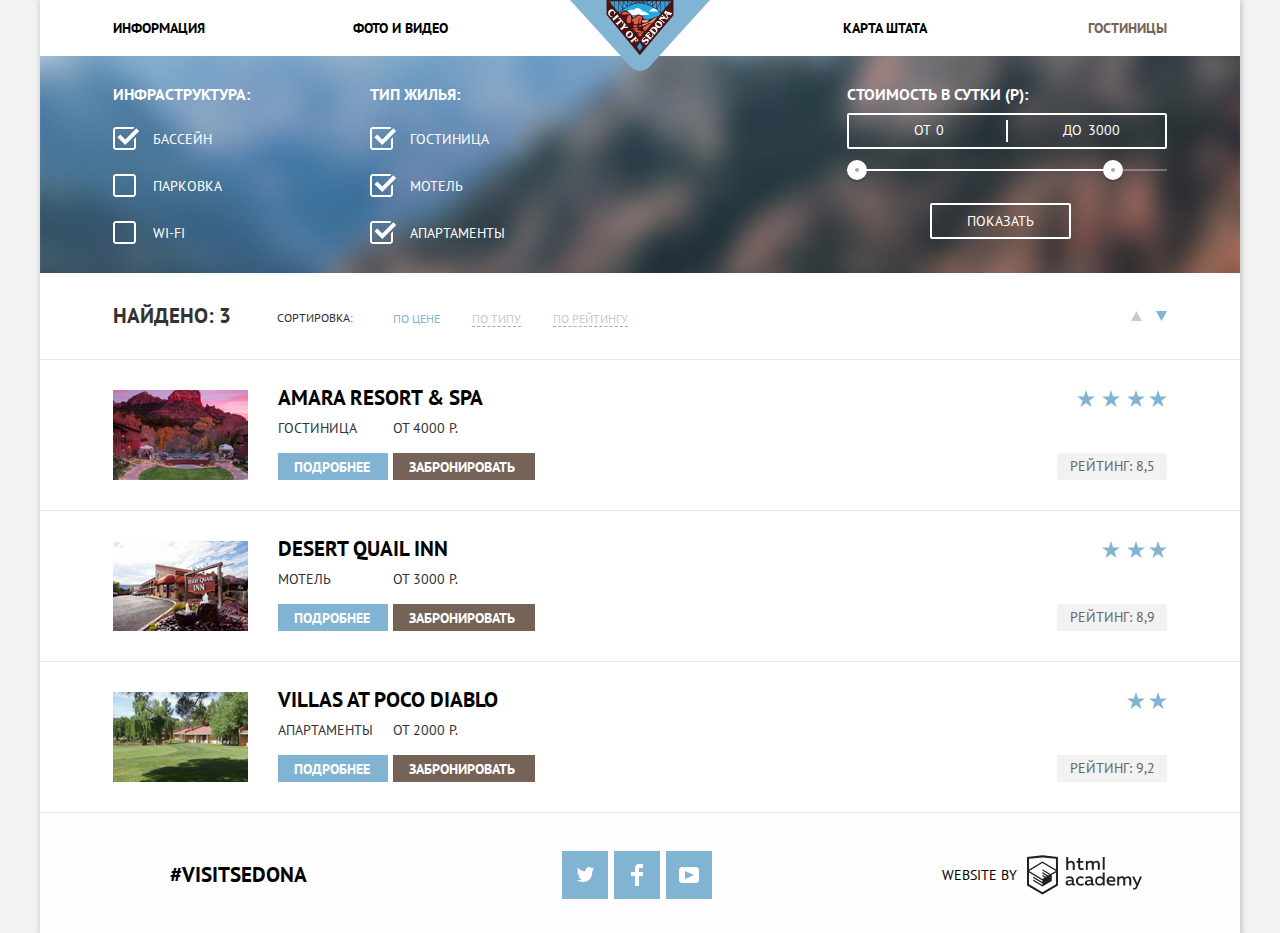
==== commit aed7f3a0: "исправила ошибки после первой попытки" ====
--- a/inner.html
+++ b/inner.html
@@ -1,14 +1,16 @@
 <!DOCTYPE html>
 <html lang="ru">
-  <head>
-    <meta charset="utf-8">
-    <title>Welcome to Sedona!</title>
-    <link href="https://fonts.googleapis.com/css?family=PT+Sans:400,700&display=swap&subset=cyrillic" rel="stylesheet">
-    <link href="css/normalize.css" rel="stylesheet">
-    <link href="css/style.css" rel="stylesheet">
-  </head>
-  <body>
-    <div class="inner-wrapper">
+
+<head>
+  <meta charset="utf-8">
+  <title>Welcome to Sedona!</title>
+  <link href="https://fonts.googleapis.com/css?family=PT+Sans:400,700&display=swap&subset=cyrillic" rel="stylesheet">
+  <link href="css/normalize.css" rel="stylesheet">
+  <link href="css/style.css" rel="stylesheet">
+</head>
+
+<body>
+  <div class="inner-wrapper">
     <header>
       <nav class="main-navigation">
         <a class="main-header-logo" href="index.html"><img src="img/logo-sedona.svg" alt="Логотип Седона, ссылка на главную страницу" width="140" height="70"></a>
@@ -20,228 +22,221 @@
         </ul>
       </nav>
     </header>
-
     <main class="container">
-
       <h1 class="visually-hidden">Выбор жилья</h1>
       <section class="booking-filters">
         <h2 class="visually-hidden">Фильтр выбора жилья</h2>
         <form class="infrastructure" action="index.html" method="post">
           <div class="filter-section-wrapper">
-          <div class="filter-wrapper">
-          <span>Инфраструктура:</span>
-          <ul class="search-items-list">
-            <li class="search item">
-              <label class="label-checkbox">
-              <input type="checkbox" name="pool" id="pool" class="visually-hidden" checked>
-              <span class="checkbox-indicator">
-              </span>
-              Бассейн</label>
-            </li>
-
-
-            <li class="search item">
-              <label class="label-checkbox">
-              <input type="checkbox" name="parking" id="parking" class="visually-hidden">
-              <span class="checkbox-indicator">
-              </span>
-              Парковка</label>
-            </li>
-
-            <li class="search item">
-              <label class="label-checkbox">
-              <input type="checkbox" name="wifi" id="wifi" class="visually-hidden">
-              <span class="checkbox-indicator">
-              </span>
-              WI-FI</label>
-            </li>
-            </ul>
-        </div>
-
-        <div class="filter-wrapper accommodation-filter">
-            <span>Тип жилья:</span>
-            <ul class="search-items-list">
-            <li class="search item">
-              <label class="label-checkbox">
-              <input type="checkbox" name="hotel" id="hotel" class="visually-hidden" checked>
-              <span class="checkbox-indicator">
-              </span>
-              Гостиница</label>
-            </li>
-
-            <li class="search item">
-              <label class="label-checkbox">
-              <input type="checkbox" name="motel" id="motel" class="visually-hidden" checked>
-              <span class="checkbox-indicator">
-              </span>
-            Мотель</label>
-            </li>
-
-            <li class="search item">
-              <label class="label-checkbox">
-              <input type="checkbox" name="suite" id="suite" class="visually-hidden" checked>
-              <span class="checkbox-indicator">
-              </span>
-              Апартаменты</label>
-            </li>
-            </ul>
-        </div>
-
-        <!-- range-filter-->
-        <div class="filter-wrapper">
-        <div class="filter-range">
-            <div class="filter-range-title">Стоимость в сутки (р):</div>
-            <div class="price-controls">
-              <label class="min-price">от <input type="text" name="min-price" value="0"></label>
-              <label class="max-price">до <input type="text" name="max-price" value="3000"></label>
-      </div>
-      <div class="range-controls">
-        <div class="scale">
-        <div class="bar"></div>
-      </div>
-        <div class="range-toggle range-toggle-min"></div>
-        <div class="range-toggle range-toggle-max"></div>
-      </div>
-      <button class="btn-transparent" type="submit">Показать</button>
-      </div>
-           </div>
-            </div>
-            </form>
+            <div class="filter-wrapper">
+              <span>Инфраструктура:</span>
+              <ul class="search-items-list">
+                <li class="search item">
+                  <label class="label-checkbox">
+                    <input type="checkbox" name="pool" id="pool" class="visually-hidden" checked>
+                    <span class="checkbox-indicator">
+                    </span>
+                    Бассейн</label>
+                </li>
+                <li class="search item">
+                  <label class="label-checkbox">
+                    <input type="checkbox" name="parking" id="parking" class="visually-hidden">
+                    <span class="checkbox-indicator">
+                    </span>
+                    Парковка</label>
+                </li>
+                <li class="search item">
+                  <label class="label-checkbox">
+                    <input type="checkbox" name="wifi" id="wifi" class="visually-hidden">
+                    <span class="checkbox-indicator">
+                    </span>
+                    WI-FI</label>
+                </li>
+              </ul>
+            </div>
+            <div class="filter-wrapper accommodation-filter">
+              <span>Тип жилья:</span>
+              <ul class="search-items-list">
+                <li class="search item">
+                  <label class="label-checkbox">
+                    <input type="checkbox" name="hotel" id="hotel" class="visually-hidden" checked>
+                    <span class="checkbox-indicator">
+                    </span>
+                    Гостиница</label>
+                </li>
+                <li class="search item">
+                  <label class="label-checkbox">
+                    <input type="checkbox" name="motel" id="motel" class="visually-hidden" checked>
+                    <span class="checkbox-indicator">
+                    </span>
+                    Мотель</label>
+                </li>
+                <li class="search item">
+                  <label class="label-checkbox">
+                    <input type="checkbox" name="suite" id="suite" class="visually-hidden" checked>
+                    <span class="checkbox-indicator">
+                    </span>
+                    Апартаменты</label>
+                </li>
+              </ul>
+            </div>
+            <!-- range-filter-->
+            <div class="filter-wrapper">
+              <div class="filter-range">
+                <div class="filter-range-title">Стоимость в сутки (р):</div>
+                <div class="price-controls">
+                  <label class="min-price">от <input type="text" name="min-price" value="0"></label>
+                  <label class="max-price">до <input type="text" name="max-price" value="3000"></label>
+                </div>
+                <div class="range-controls">
+                  <div class="scale">
+                    <div class="bar"></div>
+                  </div>
+                  <div class="range-toggle range-toggle-min"></div>
+                  <div class="range-toggle range-toggle-max"></div>
+                </div>
+                <button class="btn-transparent" type="submit">Показать</button>
+              </div>
+            </div>
+          </div>
+        </form>
       </section>
-
-
       <section class="search-results">
         <div class="sorting-options-wrapper">
-        <div class="found"><span>Найдено: 3</span></div>
-        <div class="sort-type">Сортировка:</div>
-        <div class="filering-options">
-          <ul class="soring-types-list">
-            <li class="sorting-type by-price"><a href="#">По цене</a></li>
-            <li class="sorting-type by-type"><a href="#">По типу</a></li>
-            <li class="sorting-type by-rating"><a href="#">По рейтингу</a></li>
-          </ul>
+          <div class="found"><span>Найдено: 3</span></div>
+          <div class="sort-type">Сортировка:</div>
+          <div class="filering-options">
+            <ul class="soring-types-list">
+              <li class="sorting-type by-price"><a href="#">По цене</a></li>
+              <li class="sorting-type by-type"><a href="#">По типу</a></li>
+              <li class="sorting-type by-rating"><a href="#">По рейтингу</a></li>
+            </ul>
+          </div>
+          <div class="sorting-order">
+            <a class="sort-direction-up" href="#">
+              <svg xmlns="http://www.w3.org/2000/svg" width="11" height="10" viewBox="0 0 11 10">
+                <path fill="#231F20" d="M5.5 0L0 10h11z" /></svg>
+            </a>
+            <a class="sort-direction-down" href="#">
+              <svg xmlns="http://www.w3.org/2000/svg" width="11" height="10" viewBox="0 0 11 10">
+                <path fill="#231F20" d="M5.5 10L0 0h11" /></svg>
+            </a>
+          </div>
         </div>
-
-        <div class="sorting-order">
-          <a class="sort-direction-up" href="#">
-            <svg xmlns="http://www.w3.org/2000/svg" width="11" height="10" viewBox="0 0 11 10"><path fill="#231F20" d="M5.5 0L0 10h11z"/></svg>
-          </a>
-          <a class="sort-direction-down" href="#">
-            <svg xmlns="http://www.w3.org/2000/svg" width="11" height="10" viewBox="0 0 11 10"><path fill="#231F20" d="M5.5 10L0 0h11"/></svg>
-          </a>
-
-        </div>
-      </div>
         <h2 class="visually-hidden">Результаты поиска</h2>
-
         <ul class="results-list">
           <li class="results-item">
             <div class="hotel-photo">
               <p class="results-item-image"><img src="img/item-1.jpg" alt="Amara Resort & Spa" width="135" height="91"></p>
             </div>
-
             <div class="hotel-profile">
-            <h3 class="hotel-name"><a href="#">Amara Resort & Spa</a></h3>
-            <div class="type-price-wrapper">
-            <b class="accommodation-type">Гостиница</b>
-            <b class="price">От 4000 Р.</b>
-            </div>
-            <div class="buttons-wrapper">
-            <a class="button button-details" href="#">Подробнее</a>
-            <a class="button button-book" href="#">Забронировать</a>
-            </div>
-              </div>
+              <h3 class="hotel-name"><a href="#">Amara Resort & Spa</a></h3>
+              <div class="type-price-wrapper">
+                <b class="accommodation-type">Гостиница</b>
+                <b class="price">От 4000 Р.</b>
+              </div>
+              <div class="buttons-wrapper">
+                <a class="button button-details" href="#">Подробнее</a>
+                <a class="button button-book" href="#">Забронировать</a>
+              </div>
+            </div>
             <div class="hotel-rating">
-            <p class="stars-number">
-              <img src="img/star.svg" alt="4 звезды из 5" width="18" height="17">
-              <img class="star" src="img/star.svg" alt="" width="18" height="17">
-              <img class="star" src="img/star.svg" alt="" width=18 height="17">
-              <img src="img/star.svg" alt="" width="18" height="17">
-            </p>
-            <p class="number-rating">Рейтинг: 8,5</p>
-          </div>
-
+              <p class="stars-number">
+                <img src="img/star.svg" alt="4 звезды из 5" width="18" height="17">
+                <img class="star" src="img/star.svg" alt="" width="18" height="17">
+                <img class="star" src="img/star.svg" alt="" width=18 height="17">
+                <img src="img/star.svg" alt="" width="18" height="17">
+              </p>
+              <p class="number-rating">Рейтинг: 8,5</p>
+            </div>
           </li>
           <li class="results-item">
             <div class="hotel-photo">
               <p class="results-item-image"><img src="img/item-2.jpg" alt="Desert Quail Inn" width="135" height="91"></p>
             </div>
-
-              <div class="hotel-profile">
-            <h3 class="hotel-name"><a href="#">Desert Quail Inn</a></h3>
-            <div class="type-price-wrapper">
-            <b class="accommodation-type">Мотель</b>
-            <b class="price">От 3000 Р.</b>
+            <div class="hotel-profile">
+              <h3 class="hotel-name"><a href="#">Desert Quail Inn</a></h3>
+              <div class="type-price-wrapper">
+                <b class="accommodation-type">Мотель</b>
+                <b class="price">От 3000 Р.</b>
               </div>
               <div class="buttons-wrapper">
-            <a class="button button-details" href="#">Подробнее</a>
-            <a class="button button-book" href="#">Забронировать</a>
-              </div>
-              </div>
-              <div class="hotel-rating">
-            <p class="stars-number">
-              <img src="img/star.svg" alt="3 звезды из 5" width="18" height="17">
-              <img class="star" src="img/star.svg" alt="" width="18" height="17">
-              <img src="img/star.svg" alt="" width="18" height="17">
-            </p>
-            <p class="number-rating">Рейтинг: 8,9</p>
-              </div>
+                <a class="button button-details" href="#">Подробнее</a>
+                <a class="button button-book" href="#">Забронировать</a>
+              </div>
+            </div>
+            <div class="hotel-rating">
+              <p class="stars-number">
+                <img src="img/star.svg" alt="3 звезды из 5" width="18" height="17">
+                <img class="star" src="img/star.svg" alt="" width="18" height="17">
+                <img src="img/star.svg" alt="" width="18" height="17">
+              </p>
+              <p class="number-rating">Рейтинг: 8,9</p>
+            </div>
           </li>
-
           <li class="results-item">
             <div class="hotel-photo">
               <p class="results-item-image"><img src="img/item-3.jpg" alt="Villas at Poco Diablo" width="135" height="91"></p>
             </div>
             <div class="hotel-profile">
-            <h3 class="hotel-name"><a href="#">Villas at Poco Diablo</a></h3>
+              <h3 class="hotel-name"><a href="#">Villas at Poco Diablo</a></h3>
               <div class="type-price-wrapper">
-            <b class="accommodation-type">Апартаменты</b>
-            <b class="price">От 2000 Р.</b>
-              </div>
-            <div class="buttons-wrapper">
-            <a class="button button-details" href="#">Подробнее</a>
-            <a class="button button-book" href="#">Забронировать</a>
-          </div>
-              </div>
+                <b class="accommodation-type">Апартаменты</b>
+                <b class="price">От 2000 Р.</b>
+              </div>
+              <div class="buttons-wrapper">
+                <a class="button button-details" href="#">Подробнее</a>
+                <a class="button button-book" href="#">Забронировать</a>
+              </div>
+            </div>
             <div class="hotel-rating">
-            <p class="stars-number">
-              <img src="img/star.svg" alt="2 звезды из 5" width="18" height="17">
-              <img src="img/star.svg" alt="" width="18" height="17">
-            </p>
-            <p class="number-rating">Рейтинг: 9,2</p>
-              </div>
+              <p class="stars-number">
+                <img src="img/star.svg" alt="2 звезды из 5" width="18" height="17">
+                <img src="img/star.svg" alt="" width="18" height="17">
+              </p>
+              <p class="number-rating">Рейтинг: 9,2</p>
+            </div>
           </li>
         </ul>
       </section>
     </main>
     <footer class="main-footer">
       <div class="footer-link">
-      <p class="visit-sedona">
-        <a href="#" class="visit-link">#visitsedona</a>
-      </p>
-    </div>
-
+        <p class="visit-sedona">
+          <a href="#" class="visit-link">#visitsedona</a>
+        </p>
+      </div>
       <div class="footer-social">
         <ul>
           <li><a class="social-button" href="#"><span class="visually-hidden">Twitter</span>
-            <svg xmlns="http://www.w3.org/2000/svg" xmlns:xlink="http://www.w3.org/1999/xlink" width="17" height="15" viewBox="0 0 17 15"><path fill="#FFF" d="M10.95.144c1.685-.496 2.984.27 3.577 1.179.673-.231 1.331-.481 2.011-.708a2.345 2.345 0 0 1-.857 1.768c.685.17 1.304-.491 1.304-.491-.169 1-1.006 1.788-1.563 2.024-.231 6.75-3.175 11.217-10.077 11.082h-.446c-.41 0-4.164-.46-4.898-1.887 2.271.196 3.893-.422 4.693-1.177-.96-.3-2.679-.477-2.979-2.95.349.106.564.228 1.19.119C1.705 8.247.374 7.53.448 5.33c.285.328 1.067.536 1.34.472C1.085 5.561-.182 2.442.894.85c1.818 1.854 3.735 3.606 7.152 3.773C8.254 2.33 9.183.793 10.95.144z"/></svg>
-          </a></li>
+              <svg xmlns="http://www.w3.org/2000/svg" xmlns:xlink="http://www.w3.org/1999/xlink" width="17" height="15" viewBox="0 0 17 15">
+                <path fill="#FFF"
+                  d="M10.95.144c1.685-.496 2.984.27 3.577 1.179.673-.231 1.331-.481 2.011-.708a2.345 2.345 0 0 1-.857 1.768c.685.17 1.304-.491 1.304-.491-.169 1-1.006 1.788-1.563 2.024-.231 6.75-3.175 11.217-10.077 11.082h-.446c-.41 0-4.164-.46-4.898-1.887 2.271.196 3.893-.422 4.693-1.177-.96-.3-2.679-.477-2.979-2.95.349.106.564.228 1.19.119C1.705 8.247.374 7.53.448 5.33c.285.328 1.067.536 1.34.472C1.085 5.561-.182 2.442.894.85c1.818 1.854 3.735 3.606 7.152 3.773C8.254 2.33 9.183.793 10.95.144z" />
+                </svg>
+            </a></li>
           <li><a class="social-button" href="#"><span class="visually-hidden">Facebook</span>
-            <svg xmlns="http://www.w3.org/2000/svg" width="12" height="22" viewBox="0 0 12 22"><path fill="#FFF" d="M12 4V0H8a4 4 0 0 0-4 4v4H0v4h4v10h4V12h4V8H8V4h4z"/></svg>
-          </a></li>
+              <svg xmlns="http://www.w3.org/2000/svg" width="12" height="22" viewBox="0 0 12 22">
+                <path fill="#FFF" d="M12 4V0H8a4 4 0 0 0-4 4v4H0v4h4v10h4V12h4V8H8V4h4z" /></svg>
+            </a></li>
           <li><a class="social-button" href="#"><span class="visually-hidden">YouTube</span>
-            <svg xmlns="http://www.w3.org/2000/svg" xmlns:xlink="http://www.w3.org/1999/xlink" width="20" height="16" viewBox="0 0 20 16"><path fill="#FFF" d="M17 0H3C1.35 0 0 1.35 0 3v10c0 1.65 1.35 3 3 3h14c1.65 0 3-1.35 3-3V3c0-1.65-1.35-3-3-3zM6.027 11.998V4.002L15.014 8l-8.987 3.998z"/></svg>
-          </a></li>
+              <svg xmlns="http://www.w3.org/2000/svg" xmlns:xlink="http://www.w3.org/1999/xlink" width="20" height="16" viewBox="0 0 20 16">
+                <path fill="#FFF" d="M17 0H3C1.35 0 0 1.35 0 3v10c0 1.65 1.35 3 3 3h14c1.65 0 3-1.35 3-3V3c0-1.65-1.35-3-3-3zM6.027 11.998V4.002L15.014 8l-8.987 3.998z" /></svg>
+            </a></li>
         </ul>
       </div>
-    <div class="footer-rights">
-      <p class="footer-copyright"><span>Website by</span>
-        <a class="html-academy-logo" href="https://htmlacademy.ru/intensive/htmlcss"><span class="visually-hidden">HTML Academy</span>
-           <svg id="Layer_1" data-name="Layer 1" xmlns="http://www.w3.org/2000/svg" viewBox="0 0 108.08 36.85"><title>logo-htmlacademy-small1</title><path d="M44.61,26.88a2,2,0,0,0,.55-0.1v1.33a3.25,3.25,0,0,1-1.18.21,1.67,1.67,0,0,1-1.67-1,4.84,4.84,0,0,1-3.14,1.08c-1.51,0-2.91-.83-2.91-2.55,0-2.13,2-2.79,3.71-2.79a11.08,11.08,0,0,1,2.17.25v-0.3c0-1-.76-1.77-2.19-1.77a7.42,7.42,0,0,0-3,.64v-1.7a10.21,10.21,0,0,1,3.19-.55c2.36,0,3.81,1.12,3.81,3.65v3a0.54,0.54,0,0,0,.49.59h0.17Zm-6.44-1.13A1.35,1.35,0,0,0,39.63,27h0.11a3.39,3.39,0,0,0,2.41-1V24.58a9.72,9.72,0,0,0-1.81-.21c-1,0-2.16.33-2.16,1.38h0Zm12.36-6.11a5,5,0,0,1,2.57.64V22a4.08,4.08,0,0,0-2.3-.7,2.75,2.75,0,1,0,0,5.49,5,5,0,0,0,2.43-.64v1.71a6.27,6.27,0,0,1-2.76.57A4.21,4.21,0,0,1,46,24.51q0-.21,0-0.41a4.32,4.32,0,0,1,4.18-4.46h0.38Zm12.17,7.24a2,2,0,0,0,.55-0.1v1.33a3.25,3.25,0,0,1-1.18.21,1.67,1.67,0,0,1-1.67-1,4.84,4.84,0,0,1-3.14,1.08c-1.51,0-2.91-.83-2.91-2.55,0-2.13,2-2.79,3.71-2.79a11.08,11.08,0,0,1,2.17.25v-0.3c0-1-.76-1.77-2.19-1.77a7.42,7.42,0,0,0-3,.64v-1.7a10.21,10.21,0,0,1,3.19-.55c2.36,0,3.81,1.12,3.81,3.65v3a0.54,0.54,0,0,0,.49.59h0.17Zm-6.44-1.13A1.35,1.35,0,0,0,57.73,27h0.11a3.39,3.39,0,0,0,2.41-1V24.58a9.72,9.72,0,0,0-1.81-.21c-1.06,0-2.16.33-2.16,1.38h0ZM73,16V28.2H71.35V26.88a3.88,3.88,0,0,1-3.19,1.54,4.4,4.4,0,0,1,0-8.78,3.81,3.81,0,0,1,3,1.3V16H73Zm-4.53,5.22a2.76,2.76,0,1,0,0,5.52A2.86,2.86,0,0,0,71.15,25V23A2.91,2.91,0,0,0,68.49,21.27ZM79,19.64c3.31,0,4.46,2.68,3.92,5.09H76.7c0.21,1.5,1.67,2.11,3.19,2.11a6.11,6.11,0,0,0,2.64-.59v1.6a7.14,7.14,0,0,1-3,.57C77,28.42,74.78,27,74.78,24a4.18,4.18,0,0,1,4-4.39H79Zm0.09,1.54a2.28,2.28,0,0,0-2.44,2.1v0.06H81.3A2,2,0,0,0,79.13,21.18Zm5.73,7V19.87h1.65v1a3.81,3.81,0,0,1,2.78-1.27A2.86,2.86,0,0,1,91.89,21a4.12,4.12,0,0,1,2.91-1.33A3.06,3.06,0,0,1,98,23V28.2h-1.9V23.05a1.59,1.59,0,0,0-1.42-1.75H94.42a2.8,2.8,0,0,0-2.07,1.12V28.2h-1.9V23.05A1.59,1.59,0,0,0,89,21.31H88.8a3,3,0,0,0-2.21,1.29v5.63H84.86Zm21.31-8.33h1.9l-3.91,9.46c-0.9,2.17-2.09,2.86-3.35,2.86a4.76,4.76,0,0,1-1.1-.14V30.46a2.86,2.86,0,0,0,.85.12c0.9,0,1.58-.64,2.07-1.9l0.17-.42-4-8.4h2l2.86,6.29ZM38.73,1.46V6.22a3.81,3.81,0,0,1,2.7-1.14,3.25,3.25,0,0,1,3.44,3.4v5.15H43V8.72a1.81,1.81,0,0,0-1.61-2h-0.3a2.93,2.93,0,0,0-2.32,1.39v5.52h-1.9V1.46h1.9ZM49.94,2.31v3h3V6.91h-3v3.81c0,1.1.5,1.46,1.58,1.46a4.49,4.49,0,0,0,1.69-.33v1.6A6.8,6.8,0,0,1,51,13.8a2.55,2.55,0,0,1-2.86-2.74V6.89H46.58V5.26h1.5V2.74Zm5.4,11.31V5.28H57v1A3.81,3.81,0,0,1,59.77,5a2.86,2.86,0,0,1,2.6,1.33A4.12,4.12,0,0,1,65.28,5,3.06,3.06,0,0,1,68.44,8.4v5.21h-1.9V8.46a1.59,1.59,0,0,0-1.42-1.75H64.89a2.8,2.8,0,0,0-2.07,1.12v5.78h-1.9V8.46A1.59,1.59,0,0,0,59.5,6.71H59.27A3,3,0,0,0,57.06,8v5.63H55.34ZM71.17,1.45H73V13.6H71.17V1.45ZM14.71,0H14.55L0,1.54V28.21l14.55,8.66,14.55-8.66V1.54Zm12.5,27.1L14.55,34.64,1.9,27.12V16.18l12.59,7.5V25L5.86,19.9v1.31l8.68,5.21v1.39L5.87,22.65V24l8.68,5.21,8.75-5.24V18.31L27.2,16V27.12Zm0-12.53-3.48,2-1.6,1L14.51,13v1.31L21,18.23H21l-0.14.09-1,.54-5.37-3.2V17l4.24,2.52-1,.67-3.2-1.9v1.31l2.1,1.24L14.5,22.1,2,14.65,14.51,7.11Zm0-1.32L14.49,5.76,1.91,13.25v-10L14.56,1.92,27.21,3.25v10h0Z" transform="translate(0 -0.02)" fill="#231f20"/></svg>
-        </a>
-      </p>
-    </div>
+      <div class="footer-rights">
+        <p class="footer-copyright"><span>Website by</span>
+          <a class="html-academy-logo" href="https://htmlacademy.ru/intensive/htmlcss"><span class="visually-hidden">HTML Academy</span>
+            <svg id="Layer_1" data-name="Layer 1" xmlns="http://www.w3.org/2000/svg" viewBox="0 0 108.08 36.85">
+              <title>logo-htmlacademy-small1</title>
+              <path
+                d="M44.61,26.88a2,2,0,0,0,.55-0.1v1.33a3.25,3.25,0,0,1-1.18.21,1.67,1.67,0,0,1-1.67-1,4.84,4.84,0,0,1-3.14,1.08c-1.51,0-2.91-.83-2.91-2.55,0-2.13,2-2.79,3.71-2.79a11.08,11.08,0,0,1,2.17.25v-0.3c0-1-.76-1.77-2.19-1.77a7.42,7.42,0,0,0-3,.64v-1.7a10.21,10.21,0,0,1,3.19-.55c2.36,0,3.81,1.12,3.81,3.65v3a0.54,0.54,0,0,0,.49.59h0.17Zm-6.44-1.13A1.35,1.35,0,0,0,39.63,27h0.11a3.39,3.39,0,0,0,2.41-1V24.58a9.72,9.72,0,0,0-1.81-.21c-1,0-2.16.33-2.16,1.38h0Zm12.36-6.11a5,5,0,0,1,2.57.64V22a4.08,4.08,0,0,0-2.3-.7,2.75,2.75,0,1,0,0,5.49,5,5,0,0,0,2.43-.64v1.71a6.27,6.27,0,0,1-2.76.57A4.21,4.21,0,0,1,46,24.51q0-.21,0-0.41a4.32,4.32,0,0,1,4.18-4.46h0.38Zm12.17,7.24a2,2,0,0,0,.55-0.1v1.33a3.25,3.25,0,0,1-1.18.21,1.67,1.67,0,0,1-1.67-1,4.84,4.84,0,0,1-3.14,1.08c-1.51,0-2.91-.83-2.91-2.55,0-2.13,2-2.79,3.71-2.79a11.08,11.08,0,0,1,2.17.25v-0.3c0-1-.76-1.77-2.19-1.77a7.42,7.42,0,0,0-3,.64v-1.7a10.21,10.21,0,0,1,3.19-.55c2.36,0,3.81,1.12,3.81,3.65v3a0.54,0.54,0,0,0,.49.59h0.17Zm-6.44-1.13A1.35,1.35,0,0,0,57.73,27h0.11a3.39,3.39,0,0,0,2.41-1V24.58a9.72,9.72,0,0,0-1.81-.21c-1.06,0-2.16.33-2.16,1.38h0ZM73,16V28.2H71.35V26.88a3.88,3.88,0,0,1-3.19,1.54,4.4,4.4,0,0,1,0-8.78,3.81,3.81,0,0,1,3,1.3V16H73Zm-4.53,5.22a2.76,2.76,0,1,0,0,5.52A2.86,2.86,0,0,0,71.15,25V23A2.91,2.91,0,0,0,68.49,21.27ZM79,19.64c3.31,0,4.46,2.68,3.92,5.09H76.7c0.21,1.5,1.67,2.11,3.19,2.11a6.11,6.11,0,0,0,2.64-.59v1.6a7.14,7.14,0,0,1-3,.57C77,28.42,74.78,27,74.78,24a4.18,4.18,0,0,1,4-4.39H79Zm0.09,1.54a2.28,2.28,0,0,0-2.44,2.1v0.06H81.3A2,2,0,0,0,79.13,21.18Zm5.73,7V19.87h1.65v1a3.81,3.81,0,0,1,2.78-1.27A2.86,2.86,0,0,1,91.89,21a4.12,4.12,0,0,1,2.91-1.33A3.06,3.06,0,0,1,98,23V28.2h-1.9V23.05a1.59,1.59,0,0,0-1.42-1.75H94.42a2.8,2.8,0,0,0-2.07,1.12V28.2h-1.9V23.05A1.59,1.59,0,0,0,89,21.31H88.8a3,3,0,0,0-2.21,1.29v5.63H84.86Zm21.31-8.33h1.9l-3.91,9.46c-0.9,2.17-2.09,2.86-3.35,2.86a4.76,4.76,0,0,1-1.1-.14V30.46a2.86,2.86,0,0,0,.85.12c0.9,0,1.58-.64,2.07-1.9l0.17-.42-4-8.4h2l2.86,6.29ZM38.73,1.46V6.22a3.81,3.81,0,0,1,2.7-1.14,3.25,3.25,0,0,1,3.44,3.4v5.15H43V8.72a1.81,1.81,0,0,0-1.61-2h-0.3a2.93,2.93,0,0,0-2.32,1.39v5.52h-1.9V1.46h1.9ZM49.94,2.31v3h3V6.91h-3v3.81c0,1.1.5,1.46,1.58,1.46a4.49,4.49,0,0,0,1.69-.33v1.6A6.8,6.8,0,0,1,51,13.8a2.55,2.55,0,0,1-2.86-2.74V6.89H46.58V5.26h1.5V2.74Zm5.4,11.31V5.28H57v1A3.81,3.81,0,0,1,59.77,5a2.86,2.86,0,0,1,2.6,1.33A4.12,4.12,0,0,1,65.28,5,3.06,3.06,0,0,1,68.44,8.4v5.21h-1.9V8.46a1.59,1.59,0,0,0-1.42-1.75H64.89a2.8,2.8,0,0,0-2.07,1.12v5.78h-1.9V8.46A1.59,1.59,0,0,0,59.5,6.71H59.27A3,3,0,0,0,57.06,8v5.63H55.34ZM71.17,1.45H73V13.6H71.17V1.45ZM14.71,0H14.55L0,1.54V28.21l14.55,8.66,14.55-8.66V1.54Zm12.5,27.1L14.55,34.64,1.9,27.12V16.18l12.59,7.5V25L5.86,19.9v1.31l8.68,5.21v1.39L5.87,22.65V24l8.68,5.21,8.75-5.24V18.31L27.2,16V27.12Zm0-12.53-3.48,2-1.6,1L14.51,13v1.31L21,18.23H21l-0.14.09-1,.54-5.37-3.2V17l4.24,2.52-1,.67-3.2-1.9v1.31l2.1,1.24L14.5,22.1,2,14.65,14.51,7.11Zm0-1.32L14.49,5.76,1.91,13.25v-10L14.56,1.92,27.21,3.25v10h0Z"
+                transform="translate(0 -0.02)" fill="#231f20" />
+            </svg>
+          </a>
+        </p>
+      </div>
     </footer>
   </div>
-    </body>
-    </html>
+</body>
+</html>
--- a/css/style.css
+++ b/css/style.css
@@ -1 +1 @@
-body{margin:0;padding:0;font-family:"PT Sans",Arial,sans-serif;font-size:14px;line-height:21px;font-weight:400;color:#333;text-transform:uppercase;background-color:#f2f2f2}a{text-decoration:none}img{max-width:100%;height:auto}.container{position:relative;background-color:#fff;width:auto;margin:0}.main-navigation{font-size:14px;line-height:26px;color:#000;font-weight:700;background-color:#fff}.main-navigation a{color:#000}.main-navigation a:hover, .main-navigation a:focus{color:#81b3d2}.main-navigation a:active{color:#cacaca}.main-navigation ul{list-style:none}.current-page a{color:#766357}.benefits-list, .benefits-list ul{list-style:none}.bold-heading{font-size:21px;line-height:21px;color:#fff;font-weight:700;margin-bottom:28px}.sedona-lead{font-size:21px;line-height:26px;font-weight:700;color:#000;text-align:center}.benefits-heading{font-size:14px;line-height:26px;font-weight:400;color:#333;text-align:center}.city-benefit-heading{color:#000;font-size:21px;line-height:21px;font-weight:700;margin:0;padding-bottom:22px}.standard-benefit h3{font-size:21px;line-height:21px;font-weight:700}.visually-hidden:not(:focus):not(:active),input[type="checkbox"].visually-hidden,input[type="radio"].visually-hidden{position:absolute;width:1px;height:1px;margin:-1px;border:0;padding:0;white-space:nowrap;-webkit-clip-path:inset(100%);clip-path:inset(100%);clip:rect(0 0 0 0);overflow:hidden}.date-selection{position:relative;width:1200px;height:292px;padding-top:55px;padding-bottom:0;text-align:center;-webkit-box-sizing:border-box;box-sizing:border-box}.interested{font-size:30px;line-height:36px;font-weight:700;color:#333;text-align:center;margin:0}.dates-request{text-align:center;margin:0;padding-top:22px;padding-bottom:45px;font-size:14px;line-height:24px}.search-button{font-size:21px;line-height:26px;font-weight:700;color:#fff;text-transform:uppercase;background-color:#766357;width:566px;height:86px;position:absolute;bottom:0;left:50%;margin-left:-283px;z-index:2;padding:30px 130px 26px 130px;border:none;-webkit-box-sizing:border-box;box-sizing:border-box}.search-button:hover{background-color:#604e43}.search-button:active{background-color:#503e33;color:#928a85}.hotels-search{position:absolute;left:50%;margin-left:-283px;z-index:1;width:566px;min-height:396px;padding:55px 55px 56px 55px;-webkit-box-sizing:border-box;box-sizing:border-box;background-color:#fff;-webkit-box-shadow:0px 1px 1px 0px #818181, 0px 2px 10px 0px #818181;box-shadow:0px 1px 1px 0px #818181, 0px 2px 10px 0px #818181}.hotels-search p{font-weight:700}.hotels-search label{font-size:14px;line-height:26px;font-weight:700;color:#000}.hotels-search input{font:inherit;font-size:14px;line-height:26px;font-weight:700;color:#000;background-color:#f2f2f2}.hotels-search input:focus{background-color:#fff;border:2px solid #e5e5e5;outline:none}.hotels-search input:hover{background-color:#ebebeb}.find-button{background-color:#81b3d2;color:#f7f9fb;font-size:21px;line-height:26px;font-weight:700;text-transform:uppercase}.find-button:hover{background-color:#669ec0}.find-button:active{background-color:#5496bd;color:#94b9d2}.map-wrapper{position:relative}.main-footer{width:1200px;height:120px;background-color:#fefefe;color:#000;display:-webkit-box;display:-ms-flexbox;display:flex;margin:0;padding:38px 73px 35px 73px;-webkit-box-pack:justify;-ms-flex-pack:justify;justify-content:space-between;-webkit-box-align:center;-ms-flex-align:center;align-items:center;-webkit-box-sizing:border-box;box-sizing:border-box}.visit-link{text-decoration:none;color:#000;font-size:21px;line-height:26px;font-weight:700}.footer-social{width:250px}.footer-social ul{padding:0;list-style:none;display:-webkit-box;display:-ms-flexbox;display:flex;-ms-flex-wrap:wrap;flex-wrap:wrap;-webkit-box-pack:center;-ms-flex-pack:center;justify-content:center}.social-button{display:-webkit-box;display:-ms-flexbox;display:flex;-webkit-box-align:center;-ms-flex-align:center;align-items:center;-webkit-box-pack:center;-ms-flex-pack:center;justify-content:center;width:46px;height:48px;margin-right:6px;background-color:#81b3d2}.social-button:hover{background-color:#669ec0}.social-button:active{background-color:#5496bd}.social-button:active path{fill:#88b6d1}p .footer-copyright{font-size:14px;line-height:26px;color:#000}.footer-copyright a,.social-button{line-height:0;color:transparent}.search-results ul{list-style:none}.hotel-name a{font-size:21px;line-height:26px;color:#000;font-weight:700}.hotel-name a:hover{color:#81b3d2}.hotel-name a:active{color:#dadada}.accommodation-type,.price{font-size:14px;line-height:21px;font-weight:400;color:#333}.buttons-wrapper{width:257px;display:-webkit-box;display:-ms-flexbox;display:flex;-webkit-box-pack:justify;-ms-flex-pack:justify;justify-content:space-between}.button-details{font-size:14px;line-height:21px;font-weight:700;background-color:#81b3d2;color:#fff;text-decoration:none}.button-details:hover{background-color:#669ec0}.button-details:active{background-color:#5496bd;color:#94b9d2}.button-book{font-size:14px;line-height:21px;font-weight:700;background-color:#766357;color:#fff;text-decoration:none}.button-book:hover{background-color:#604e43}.button-book:active{background-color:#503e33;color:#928a85}.number-rating{background-color:#f2f2f2;font-size:14px;line-height:21px;font-weight:400;color:#666}.wrapper{width:1200px;margin:0 auto;position:relative}.main-header{width:1200px;position:relative}.main-header-logo{position:absolute;left:50%;margin-left:-70px;z-index:1;width:140px;height:71px}.main-navigation{width:1200px;height:56px}.main-navigation ul{margin:0;padding:0 73px;width:100%;list-style:none;background:#fff;display:-webkit-box;display:-ms-flexbox;display:flex;-webkit-box-sizing:border-box;box-sizing:border-box}.main-navigation li{width:150px;padding:15px 0}.main-navigation li:nth-child(1), .main-navigation li:nth-child(2){text-align:left;padding-right:90px}.main-navigation li:nth-child(3), .main-navigation li:nth-child(4){text-align:right;padding-left:90px}.main-navigation li:nth-child(3){margin-left:auto}.welcome-wrapper{display:block;position:relative;width:100%;height:508px;background-color:#8eb7d2;background:url("../img/intro-mask.svg") no-repeat 50% 100%, url("../img/index.jpg") no-repeat 50% 21%}.welcome-image{display:block;margin:0 auto;padding-top:77px;width:458px;height:353px}.sedona-benefits{margin-top:60px}.sedona-lead{display:block;width:440px;margin-left:auto;margin-right:auto}.benefits-heading{margin-top:28px}.benefits-wrapper{width:1200px;margin-top:50px}.benefits-list{width:1200px;margin:0;padding:0;list-style:none;display:-webkit-box;display:-ms-flexbox;display:flex;-ms-flex-wrap:wrap;flex-wrap:wrap;-webkit-box-pack:justify;-ms-flex-pack:justify;justify-content:space-between}.standard-benefit{width:400px;min-height:256px;margin:0;-webkit-box-sizing:border-box;box-sizing:border-box;text-align:center;vertical-align:middle}.standard-benefit p{margin:0}.city-benefit{width:1200px}li .bridge-description{width:1200px}.city-item-wrapper{position:relative;margin:0;width:1200px;min-height:255px;background-color:#81b3d2;-webkit-box-sizing:border-box;box-sizing:border-box;padding:48px 850px 40px 50px;text-align:center;color:#fff}.city-item-wrapper::after{content:"";position:absolute;top:0;right:0;margin-left:-400px;width:800px;height:255px;background-image:url("../img/image-1.jpg");background-repeat:no-repeat}.bridge-wrapper{position:relative;margin:0;width:1200px;min-height:255px;background-color:#81b3d2;-webkit-box-sizing:border-box;box-sizing:border-box;padding:48px 45px 40px 845px;text-align:center;color:#fff}.bridge-wrapper p{margin:0}.bridge-wrapper::before{content:"";position:absolute;top:0;left:0;margin-right:-400px;width:800px;height:255px;background-image:url("../img/image-2.jpg");background-repeat:no-repeat}.standard-benefit{background-color:#eee;text-align:center;padding:50px 65px 55px 65px}.benefit-number{margin:0;padding-top:24px;padding-bottom:20px}.city-item-wrapper p{margin:0}.bold-heading, .standard-benefit h3{margin:0;padding-left:70px;padding-right:70px}.city-benefits{display:-webkit-box;display:-ms-flexbox;display:flex;width:1200px;list-style:none;padding:0;margin:0}.city-benefit-item{position:relative;width:400px;min-height:330px;margin:0;-webkit-box-sizing:border-box;box-sizing:border-box;padding:163px 50px 82px 50px;text-align:center}.benefit-5-description{padding-left:11px;padding-right:11px}.city-benefit-heading.accommodation::before{content:"";position:absolute;top:61px;left:50%;width:74px;height:75px;margin-left:-37px;background-image:url("../img/icon-1.svg");background-repeat:no-repeat}.city-benefit-heading.food::before{content:"";position:absolute;top:62px;left:50%;width:74px;height:75px;margin-left:-37px;background-image:url("../img/icon-3.svg");background-repeat:no-repeat}.city-benefit-heading.souvenirs::before{content:"";position:absolute;top:58px;left:50%;width:64px;height:77px;margin-left:-32px;background-image:url("../img/icon-2.svg");background-repeat:no-repeat}.city-benefit-item p{margin:0}.booking-dates{position:relative;margin-left:0;margin-right:0;width:100%}.main-footer div{text-align:center}.footer-link{width:250px;-webkit-box-align:center;-ms-flex-align:center;align-items:center}.footer-rights{width:250px;-webkit-box-align:center;-ms-flex-align:center;align-items:center;text-align:center;-webkit-box-pack:center;-ms-flex-pack:center;justify-content:center}.footer-copyright{display:-webkit-box;display:-ms-flexbox;display:flex;-webkit-box-align:center;-ms-flex-align:center;align-items:center;-webkit-box-pack:center;-ms-flex-pack:center;justify-content:center}.footer-copyright span{padding-right:10px}.inner-wrapper{position:relative;width:1200px;margin:0 auto;background-color:#fefefe}.booking-filters{margin:0;width:1200px;background-color:#fff}.search-results{margin:0 auto;width:1200px}.results-list{margin:0;list-style:none;padding:0;width:1200px;display:-webkit-box;display:-ms-flexbox;display:flex;-ms-flex-wrap:wrap;flex-wrap:wrap;-webkit-box-sizing:border-box;box-sizing:border-box}.results-item{width:1200px;padding:25px 73px 30px 73px;display:-webkit-box;display:-ms-flexbox;display:flex;-webkit-box-pack:justify;-ms-flex-pack:justify;justify-content:space-between;border-top:1px solid #e5e5e5}.results-list li:last-child{border-bottom:1px solid #e5e5e5}.hotel-photo,.hotel-profile{padding-right:30px}.hotel-photo{min-width:135px}.hotel-photo img{padding-top:5px}.hotel-profile{display:-webkit-box;display:-ms-flexbox;display:flex;-webkit-box-orient:vertical;-webkit-box-direction:normal;-ms-flex-direction:column;flex-direction:column;-webkit-box-pack:justify;-ms-flex-pack:justify;justify-content:space-between;-webkit-box-flex:1;-ms-flex-positive:1;flex-grow:1}.results-item-image{height:90px;margin:0}.inner-footer{width:1198px;height:120px;background-color:#fefefe;color:#000;list-style:none;border-top:1px solid #e5e5e5}.hotels-filter{margin:0}.hotels-filter p{height:37px}.adult-child-wrapper{display:-webkit-box;display:-ms-flexbox;display:flex;-webkit-box-pack:justify;-ms-flex-pack:justify;justify-content:space-between}.filters-item{margin:0;margin-bottom:30px}.checkin label, .checkout label{display:-webkit-inline-box;display:-ms-inline-flexbox;display:inline-flex;-webkit-box-align:center;-ms-flex-align:center;align-items:center;width:100px;height:45px;padding-right:10px;text-align:left}.filters-item input{-webkit-box-sizing:border-box;box-sizing:border-box;width:346px;height:37px;padding:6px 220px 6px 12px;border:none}.adults label{display:-webkit-box;display:-ms-flexbox;display:flex;-webkit-box-align:center;-ms-flex-align:center;align-items:center;width:100px;height:45px;padding-right:10px}.children label{display:-webkit-box;display:-ms-flexbox;display:flex;-webkit-box-align:center;-ms-flex-align:center;align-items:center;height:45px;padding-right:27px;-webkit-box-pack:center;-ms-flex-pack:center;justify-content:center}div.filters-item.children{text-align:right;display:-webkit-box;display:-ms-flexbox;display:flex;-webkit-box-align:center;-ms-flex-align:center;align-items:center}.adults input{width:113px;padding:10px 10px 6px 11px}.children input{width:113px;padding:10px 10px 6px 12px}.find-button{display:block;width:100%;padding:0;min-height:58px;margin-top:20px;margin-right:0;border:none}.map-wrapper{width:100%;height:591px}.map-image{width:1200px;height:591px}.google-map{position:absolute;top:0}input::-webkit-input-placeholder{color:#000;text-transform:uppercase;opacity:1}input:-ms-input-placeholder{color:#000;text-transform:uppercase;opacity:1}input::-ms-input-placeholder{color:#000;text-transform:uppercase;opacity:1}input::placeholder{color:#000;text-transform:uppercase;opacity:1}input::-webkit-input-placeholder{color:#000;text-transform:uppercase}input:-ms-input-placeholder{color:#000;text-transform:uppercase}input::-ms-input-placeholder{color:#000;text-transform:uppercase}.calendar-btn{position:absolute;padding:0;right:8px;top:10px;width:21px;height:22px;font-size:0;border:0;cursor:pointer;background-color:transparent}.checkin-calendar{fill:#a9a9a9}.checkin-calendar:hover{fill:#000}.checkin-calendar:active{fill:#85b5d3}.checkout input{position:relative}.checkout-calendar{fill:#a9a9a9}button .checkout-calendar:hover{fill:#000}button .checkout-calendar:active{fill:#85b5d3;outline-style:none}.filters-item.checkin,.filters-item.checkout{position:relative}.html-academy-logo svg{width:115px;height:40px}.filter-section-wrapper{padding:28px 73px 0 73px;-webkit-box-sizing:border-box;box-sizing:border-box;background-color:#7098bc;background-image:url("../img/filter-background.jpg");background-repeat:no-repeat;background-position:50% 16%;display:-webkit-box;display:-ms-flexbox;display:flex;-webkit-box-pack:justify;-ms-flex-pack:justify;justify-content:space-between;background-size:cover;min-height:217px}.filter-wrapper{-webkit-box-sizing:border-box;box-sizing:border-box}.accommodation-filter{padding-left:120px;margin-right:auto}.booking-filters ul{list-style:none}.booking-filters{color:#fff;font-size:14px;line-height:21px}.booking-filters span{font-size:16px;line-height:21px;font-weight:700}.booking-filters li{padding:22px 10px 3px 0}.filter-range-title{margin-bottom:8px;font-weight:600;font-size:16px;line-height:21px}.price-controls{height:36px;margin-bottom:20px;font-size:0;border:2px solid #fff;border-radius:2px;position:relative;-webkit-box-sizing:border-box;box-sizing:border-box}.price-controls::after{content:"";position:absolute;width:2px;height:22px;background:#fff;top:50%;left:50%;-webkit-transform:translate(-50%, -50%);-ms-transform:translate(-50%, -50%);transform:translate(-50%, -50%)}.price-controls label{display:inline-block;font-size:14px;line-height:21px;vertical-align:top;cursor:pointer}.price-controls .min-price{padding:5px 20px 8px 65px}.price-controls .max-price{padding:5px 25px 8px 55px}.price-controls input{width:50px;margin:0;color:inherit;font:inherit;background:none;border:none;line-height:0}.range-controls{position:relative;margin-bottom:32px}.range-controls .scale{height:2px;background:rgba(255, 255, 255, 0.3)}.range-controls .bar{width:80%;height:2px;background:#fff}.range-toggle{position:absolute;top:-9px;width:4px;height:4px;background:#ababab;border:8px solid #fff;border-radius:50%;-webkit-box-shadow:0 2px 1px 0 rgba(0, 1, 1, 0.2);box-shadow:0 2px 1px 0 rgba(0,1,1,0.2);cursor:pointer}.range-toggle-min{left:0}.range-toggle-max{left:80%}.range-toggle:hover{background:#1c4f80}.btn-transparent{display:block;margin:0 83px;padding:6px 35px;font-size:14px;line-height:20px;color:#fff;text-transform:uppercase;background:transparent;border:2px solid #fff;border-radius:2px;cursor:pointer}.btn-transparent:hover{color:#000;background:#fff}.search-items-list{padding:0;margin:0}.sorting-options-wrapper{margin:0;padding:30px 73px 30px 73px;-webkit-box-sizing:border-box;box-sizing:border-box;width:1200px;min-height:86px;display:-webkit-box;display:-ms-flexbox;display:flex;-webkit-box-pack:justify;-ms-flex-pack:justify;justify-content:space-between;-webkit-box-align:center;-ms-flex-align:center;align-items:center}.sorting-options-wrapper ul{margin:0;padding:0;list-style:none;display:-webkit-box;display:-ms-flexbox;display:flex;-webkit-box-pack:justify;-ms-flex-pack:justify;justify-content:space-between}.soring-types-list{padding:0}.sorting-options-wrapper div{-webkit-box-sizing:border-box;box-sizing:border-box}.found{padding-right:46px}.sort-type{padding-top:4px;padding-right:40px;font-size:12px;line-height:18px;font-weight:400}.sorting-options-wrapper li{margin-left:0px;padding-top:4px;padding-right:32px}.filering-options{margin-right:auto}.found span{font-size:21px;line-height:26px;font-weight:700}.soring-types-list a{font-size:12px;line-height:18px;font-weight:400;color:#cacaca;text-decoration:none;border-bottom:1px dashed #81b3d2}.soring-types-list a:hover{color:#81b3d2;border-bottom:1px dashed #81b3d2}.soring-types-list a:active{color:#000;border:none}.by-price a{color:#81b3d2;border:none}.sort-direction-up{padding-right:10px}a.sort-direction-up:hover path{fill:#231f20}a.sort-direction-up:active path{fill:#81b3d2}.sort-direction-up path{fill:#cacaca}.sort-direction-down path{fill:#81b3d2}a.sort-direction-down:hover path{fill:#231f20}a.sort-direction-down:active path{fill:#81b3d2}.hotel-profile .button{padding:4px 16px 4px 16px;-webkit-box-sizing:border-box;box-sizing:border-box}.button-details{width:110px;height:27px}.button-book{width:142px;height:27px}.number-rating{min-width:109px;padding:3px 13px 3px 15px;margin:0;margin-top:40px;text-align:center;-webkit-box-sizing:border-box;box-sizing:border-box}.hotel-name{margin:0;padding-bottom:5px}.type-price-wrapper{margin:0;width:180px;padding-bottom:13px;display:-webkit-box;display:-ms-flexbox;display:flex;-webkit-box-pack:justify;-ms-flex-pack:justify;justify-content:space-between}.hotel-rating{margin-right:0}.stars-number{padding-top:5px;text-align:right;min-width:93px}p.stars-number{margin:0}.html-academy-logo{-webkit-box-align:center;-ms-flex-align:center;align-items:center}a.html-academy-logo:hover path{fill:#81b3d2}a.html-academy-logo:active path{fill:#bdbbbc}.footer-opacity{opacity:0.9;position:absolute;bottom:0}.wrapper,.inner-wrapper{-webkit-box-shadow:1px 1px 5px 1px #c6c6c6;box-shadow:1px 1px 5px 1px #c6c6c6}.adults-buttons,.children-buttons{position:relative;width:113px;height:37px;background-color:#f2f2f2;display:-webkit-box;display:-ms-flexbox;display:flex;-webkit-box-pack:justify;-ms-flex-pack:justify;justify-content:space-between}.adults-buttons button, .children-buttons button{padding:0 10px;width:40px;height:37px;border:none;background-color:#f2f2f2}.adults-dec::before,.children-dec::before{content:"";position:absolute;top:17px;left:14px;width:12px;height:3px;line-height:0;background-color:#a9a9a9}.adults-dec:hover::before,.children-dec:hover::before{background-color:#000}.adults-dec:active::before,.children-dec:active::before{background-color:#81b3d2}.adults-inc::before,.children-inc::before{content:"";position:absolute;top:17px;right:13px;width:11px;height:3px;line-height:0;background-color:#a9a9a9}.adults-inc:hover::before,.children-inc:hover::before{background-color:#000}.adults-inc:active::before,.children-inc:active::before{background-color:#81b3d2}.adults-inc::after,.children-inc::after{content:"";position:absolute;top:17px;right:13px;width:11px;height:3px;line-height:0;background-color:#a9a9a9;-webkit-transform:rotate(-90deg);-ms-transform:rotate(-90deg);transform:rotate(-90deg)}.adults-inc:hover::after,.children-inc:hover::after{background-color:#000}.adults-inc:active::after,.children-inc:active::after{background-color:#81b3d2}.adults-dec:hover,.adults-inc:hover,.children-dec:hover,.children-inc:hover{background-color:#ebebeb}.adults-dec:focus,.adults-inc:focus,.children-dec:focus,.children-inc:focus{background-color:#fff;border:2px solid #e5e5e5;outline:none}input[type="number"]{width:40px;-webkit-box-sizing:border-box;box-sizing:border-box;text-align:center;padding:10px 12px 10px 13px;border:none}input[type=number]::-webkit-inner-spin-button,input[type=number]::-webkit-outer-spin-button{-webkit-appearance:none;margin:0}input[type=number]{-moz-appearance:textfield}.filters-item.adults{display:-webkit-box;display:-ms-flexbox;display:flex;-webkit-box-align:center;-ms-flex-align:center;align-items:center}.label-checkbox{position:relative;padding-left:40px;cursor:pointer}input[type="checkbox"]+.checkbox-indicator::before{content:"";position:absolute;top:-3px;left:0;width:24px;height:24px;background-image:url("../img/checkbox-off.svg");background-repeat:no-repeat}.label-checkbox input[type="checkbox"]:hover+.checkbox-indicator::before{background-image:url("../img/checkbox-off.svg")}.label-checkbox input[type="checkbox"]:focus+.checkbox-indicator::before{outline:5px auto -webkit-focus-ring-color}.label-checkbox input[type="checkbox"]:disabled+.checkbox-indicator::before{-webkit-filter:grayscale(100%);filter:grayscale(100%)}.label-checkbox input[type="checkbox"]:checked+.checkbox-indicator::before{content:"";position:absolute;top:-3px;left:0;width:26px;height:24px;background-image:url("../img/checkbox-on.svg");background-repeat:no-repeat}.label-checkbox input[type="checkbox"]:checked:focus+.checkbox-indicator::before{outline:5px auto -webkit-focus-ring-color}.label-checkbox input[type="checkbox"]:checked:disabled+.checkbox-indicator::before{-webkit-filter:grayscale(100%);filter:grayscale(100%)}.google-map{border:none}.modal-show{display:none}.star{margin-left:3px}
+body{margin:0;padding:0;font-family:"PT Sans",Arial,sans-serif;font-size:14px;line-height:21px;font-weight:400;color:#333;text-transform:uppercase;background-color:#f2f2f2}a{text-decoration:none}img{max-width:100%;height:auto}.container{position:relative;background-color:#fff;width:auto;margin:0}.main-navigation{font-size:14px;line-height:26px;color:#000;font-weight:700;background-color:#fff}.main-navigation a{color:#000}.main-navigation a:hover, .main-navigation a:focus{color:#81b3d2}.main-navigation a:active{color:#cacaca}.main-navigation ul{list-style:none}.current-page a{color:#766357}.benefits-list, .benefits-list ul{list-style:none}.bold-heading{font-size:21px;line-height:21px;color:#fff;font-weight:700;margin-bottom:28px}.sedona-lead{font-size:21px;line-height:26px;font-weight:700;color:#000;text-align:center}.benefits-heading{font-size:14px;line-height:26px;font-weight:400;color:#333;text-align:center}.city-benefit-heading{color:#000;font-size:21px;line-height:21px;font-weight:700;margin:0;padding-bottom:22px}.standard-benefit h3{font-size:21px;line-height:21px;font-weight:700}.visually-hidden:not(:focus):not(:active),input[type="checkbox"].visually-hidden,input[type="radio"].visually-hidden{position:absolute;width:1px;height:1px;margin:-1px;border:0;padding:0;white-space:nowrap;-webkit-clip-path:inset(100%);clip-path:inset(100%);clip:rect(0 0 0 0);overflow:hidden}.date-selection{position:relative;width:1200px;height:292px;padding-top:55px;padding-bottom:0;text-align:center;-webkit-box-sizing:border-box;box-sizing:border-box}.interested{font-size:30px;line-height:36px;font-weight:700;color:#333;text-align:center;margin:0}.dates-request{text-align:center;margin:0;padding-top:22px;padding-bottom:45px;font-size:14px;line-height:24px}.search-button{font-size:21px;line-height:26px;font-weight:700;color:#fff;text-transform:uppercase;background-color:#766357;width:566px;height:86px;position:absolute;bottom:0;left:50%;margin-left:-283px;z-index:2;padding:30px 130px 26px 130px;border:none;-webkit-box-sizing:border-box;box-sizing:border-box}.search-button:hover{background-color:#604e43}.search-button:active{background-color:#503e33;color:#928a85}.hotels-search{position:absolute;left:50%;margin-left:-283px;z-index:1;width:566px;min-height:396px;padding:55px 55px 56px 55px;-webkit-box-sizing:border-box;box-sizing:border-box;background-color:#fff;-webkit-box-shadow:0px 1px 1px 0px #818181, 0px 2px 10px 0px #818181;box-shadow:0px 1px 1px 0px #818181, 0px 2px 10px 0px #818181}.hotels-search p{font-weight:700}.hotels-search label{font-size:14px;line-height:26px;font-weight:700;color:#000}.hotels-search input{font:inherit;font-size:14px;line-height:26px;font-weight:700;color:#000;background-color:#f2f2f2}.hotels-search input:focus{background-color:#fff;border:2px solid #e5e5e5;outline:none}.find-button{background-color:#81b3d2;color:#f7f9fb;font-size:21px;line-height:26px;font-weight:700;text-transform:uppercase}.find-button:hover{background-color:#669ec0}.find-button:active{background-color:#5496bd;color:#94b9d2}.map-wrapper{position:relative}.main-footer{width:1200px;height:120px;background-color:#fefefe;color:#000;display:-webkit-box;display:-ms-flexbox;display:flex;margin:0;padding:38px 73px 35px 73px;-webkit-box-pack:justify;-ms-flex-pack:justify;justify-content:space-between;-webkit-box-align:center;-ms-flex-align:center;align-items:center;-webkit-box-sizing:border-box;box-sizing:border-box}.visit-link{text-decoration:none;color:#000;font-size:21px;line-height:26px;font-weight:700}.footer-social{width:250px}.footer-social ul{padding:0;list-style:none;display:-webkit-box;display:-ms-flexbox;display:flex;-ms-flex-wrap:wrap;flex-wrap:wrap;-webkit-box-pack:center;-ms-flex-pack:center;justify-content:center}.social-button{display:-webkit-box;display:-ms-flexbox;display:flex;-webkit-box-align:center;-ms-flex-align:center;align-items:center;-webkit-box-pack:center;-ms-flex-pack:center;justify-content:center;width:46px;height:48px;margin-right:6px;background-color:#81b3d2}.social-button:hover{background-color:#669ec0}.social-button:active{background-color:#5496bd}.social-button:active path{fill:#88b6d1}.footer-copyright{font-size:14px;line-height:26px;color:#000}.footer-copyright a,.social-button{line-height:0;color:transparent}.search-results ul{list-style:none}.hotel-name a{font-size:21px;line-height:26px;color:#000;font-weight:700}.hotel-name a:hover{color:#81b3d2}.hotel-name a:active{color:#dadada}.accommodation-type,.price{font-size:14px;line-height:21px;font-weight:400;color:#333}.buttons-wrapper{width:257px;display:-webkit-box;display:-ms-flexbox;display:flex;-webkit-box-pack:justify;-ms-flex-pack:justify;justify-content:space-between}.button-details{font-size:14px;line-height:21px;font-weight:700;background-color:#81b3d2;color:#fff;text-decoration:none}.button-details:hover{background-color:#669ec0}.button-details:active{background-color:#5496bd;color:#94b9d2}.button-book{font-size:14px;line-height:21px;font-weight:700;background-color:#766357;color:#fff;text-decoration:none}.button-book:hover{background-color:#604e43}.button-book:active{background-color:#503e33;color:#928a85}.number-rating{background-color:#f2f2f2;font-size:14px;line-height:21px;font-weight:400;color:#666}.wrapper{width:1200px;margin:0 auto;position:relative}.main-header{width:1200px;position:relative}.main-header-logo{position:absolute;left:50%;margin-left:-70px;z-index:1;width:140px;height:71px}.main-navigation{width:1200px;height:56px}.main-navigation ul{margin:0;padding:0 73px;width:100%;list-style:none;background:#fff;display:-webkit-box;display:-ms-flexbox;display:flex;-webkit-box-sizing:border-box;box-sizing:border-box}.main-navigation li{width:150px;padding:15px 0}.main-navigation li:nth-child(1), .main-navigation li:nth-child(2){text-align:left;padding-right:90px}.main-navigation li:nth-child(3), .main-navigation li:nth-child(4){text-align:right;padding-left:90px}.main-navigation li:nth-child(3){margin-left:auto}.welcome-wrapper{display:block;position:relative;width:100%;height:508px;background-color:#8eb7d2;background:url("../img/intro-mask.svg") no-repeat 50% 100%, url("../img/index.jpg") no-repeat 50% 21%}.welcome-image{display:block;margin:0 auto;padding-top:77px;width:458px;height:353px}.sedona-benefits{margin-top:60px}.sedona-lead{display:block;width:440px;margin-left:auto;margin-right:auto}.benefits-heading{margin-top:28px}.benefits-wrapper{width:1200px;margin-top:50px}.benefits-list{width:1200px;margin:0;padding:0;list-style:none;display:-webkit-box;display:-ms-flexbox;display:flex;-ms-flex-wrap:wrap;flex-wrap:wrap;-webkit-box-pack:justify;-ms-flex-pack:justify;justify-content:space-between}.standard-benefit{width:400px;min-height:256px;margin:0;-webkit-box-sizing:border-box;box-sizing:border-box;text-align:center;vertical-align:middle}.standard-benefit p{margin:0}.city-benefit{width:1200px}.bridge-description{width:1200px}.city-item-wrapper{position:relative;margin:0;width:1200px;min-height:255px;background-color:#81b3d2;-webkit-box-sizing:border-box;box-sizing:border-box;padding:48px 850px 40px 50px;text-align:center;color:#fff}.city-item-wrapper::after{content:"";position:absolute;top:0;right:0;margin-left:-400px;width:800px;height:255px;background-image:url("../img/image-1.jpg");background-repeat:no-repeat}.bridge-wrapper{position:relative;margin:0;width:1200px;min-height:255px;background-color:#81b3d2;-webkit-box-sizing:border-box;box-sizing:border-box;padding:48px 45px 40px 845px;text-align:center;color:#fff}.bridge-wrapper p{margin:0}.bridge-wrapper::before{content:"";position:absolute;top:0;left:0;margin-right:-400px;width:800px;height:255px;background-image:url("../img/image-2.jpg");background-repeat:no-repeat}.standard-benefit{background-color:#eee;text-align:center;padding:50px 65px 55px 65px}.benefit-number{margin:0;padding-top:24px;padding-bottom:20px}.city-item-wrapper p{margin:0}.bold-heading, .standard-benefit h3{margin:0;padding-left:70px;padding-right:70px}.city-benefits{display:-webkit-box;display:-ms-flexbox;display:flex;width:1200px;list-style:none;padding:0;margin:0}.city-benefit-item{position:relative;width:400px;min-height:330px;margin:0;-webkit-box-sizing:border-box;box-sizing:border-box;padding:163px 50px 82px 50px;text-align:center}.benefit-5-description{padding-left:11px;padding-right:11px}.city-benefit-heading.accommodation::before{content:"";position:absolute;top:61px;left:50%;width:74px;height:75px;margin-left:-37px;background-image:url("../img/icon-1.svg");background-repeat:no-repeat}.city-benefit-heading.food::before{content:"";position:absolute;top:62px;left:50%;width:74px;height:75px;margin-left:-37px;background-image:url("../img/icon-3.svg");background-repeat:no-repeat}.city-benefit-heading.souvenirs::before{content:"";position:absolute;top:58px;left:50%;width:64px;height:77px;margin-left:-32px;background-image:url("../img/icon-2.svg");background-repeat:no-repeat}.city-benefit-item p{margin:0}.booking-dates{position:relative;margin-left:0;margin-right:0;width:100%}.main-footer div{text-align:center}.footer-link{width:250px;-webkit-box-align:center;-ms-flex-align:center;align-items:center}.footer-rights{width:250px;-webkit-box-align:center;-ms-flex-align:center;align-items:center;text-align:center;-webkit-box-pack:center;-ms-flex-pack:center;justify-content:center}.footer-copyright{display:-webkit-box;display:-ms-flexbox;display:flex;-webkit-box-align:center;-ms-flex-align:center;align-items:center;-webkit-box-pack:center;-ms-flex-pack:center;justify-content:center}.footer-copyright span{padding-right:10px}.inner-wrapper{position:relative;width:1200px;margin:0 auto;background-color:#fefefe}.booking-filters{margin:0;width:1200px;background-color:#fff}.search-results{margin:0 auto;width:1200px}.results-list{margin:0;list-style:none;padding:0;width:1200px;display:-webkit-box;display:-ms-flexbox;display:flex;-ms-flex-wrap:wrap;flex-wrap:wrap;-webkit-box-sizing:border-box;box-sizing:border-box}.results-item{width:1200px;padding:25px 73px 30px 73px;display:-webkit-box;display:-ms-flexbox;display:flex;-webkit-box-pack:justify;-ms-flex-pack:justify;justify-content:space-between;border-top:1px solid #e5e5e5}.results-list li:last-child{border-bottom:1px solid #e5e5e5}.hotel-photo,.hotel-profile{padding-right:30px}.hotel-photo{min-width:135px}.hotel-photo img{padding-top:5px}.hotel-profile{display:-webkit-box;display:-ms-flexbox;display:flex;-webkit-box-orient:vertical;-webkit-box-direction:normal;-ms-flex-direction:column;flex-direction:column;-webkit-box-pack:justify;-ms-flex-pack:justify;justify-content:space-between;-webkit-box-flex:1;-ms-flex-positive:1;flex-grow:1}.results-item-image{height:90px;margin:0}.inner-footer{width:1198px;height:120px;background-color:#fefefe;color:#000;list-style:none;border-top:1px solid #e5e5e5}.hotels-filter{margin:0}.hotels-filter p{height:37px}.adult-child-wrapper{display:-webkit-box;display:-ms-flexbox;display:flex;-webkit-box-pack:justify;-ms-flex-pack:justify;justify-content:space-between}.filters-item{margin:0;margin-bottom:30px}.checkin label, .checkout label{display:-webkit-inline-box;display:-ms-inline-flexbox;display:inline-flex;-webkit-box-align:center;-ms-flex-align:center;align-items:center;width:100px;height:45px;padding-right:10px;text-align:left}.filters-item input{-webkit-box-sizing:border-box;box-sizing:border-box;width:346px;height:37px;padding:6px 220px 6px 12px;border:2px solid #f2f2f2}.adults label{display:-webkit-box;display:-ms-flexbox;display:flex;-webkit-box-align:center;-ms-flex-align:center;align-items:center;width:100px;height:45px;padding-right:10px}.children label{display:-webkit-box;display:-ms-flexbox;display:flex;-webkit-box-align:center;-ms-flex-align:center;align-items:center;height:45px;padding-right:27px;-webkit-box-pack:center;-ms-flex-pack:center;justify-content:center}.filters-item.children{text-align:right;display:-webkit-box;display:-ms-flexbox;display:flex;-webkit-box-align:center;-ms-flex-align:center;align-items:center}.find-button{display:block;width:100%;padding:0;min-height:58px;margin-top:20px;margin-right:0;border:none}.map-wrapper{width:100%;height:591px}.map-image{width:1200px;height:591px}.google-map{position:absolute;top:0}.hotels-filter input::-webkit-input-placeholder{color:#000;text-transform:uppercase;opacity:1}.hotels-filter input:-ms-input-placeholder{color:#000;text-transform:uppercase;opacity:1}.hotels-filter input::-ms-input-placeholder{color:#000;text-transform:uppercase;opacity:1}.hotels-filter input::placeholder{color:#000;text-transform:uppercase;opacity:1}.hotels-filter input::-webkit-input-placeholder{color:#000;text-transform:uppercase}.hotels-filter input:-ms-input-placeholder{color:#000;text-transform:uppercase}.hotels-filter input::-ms-input-placeholder{color:#000;text-transform:uppercase}.calendar-btn{position:absolute;padding:0;right:8px;top:10px;width:21px;height:22px;font-size:0;border:0;cursor:pointer;background-color:transparent}.checkin-calendar{fill:#a9a9a9}.checkin-calendar:hover{fill:#000}.checkin-calendar:active{fill:#85b5d3}.checkout input{position:relative}.checkout-calendar{fill:#a9a9a9}.checkout-calendar:hover{fill:#000}.checkout-calendar:active{fill:#85b5d3;outline-style:none}.filters-item.checkin,.filters-item.checkout{position:relative}.html-academy-logo svg{width:115px;height:40px}.filter-section-wrapper{padding:28px 73px 0 73px;-webkit-box-sizing:border-box;box-sizing:border-box;background-color:#7098bc;background-image:url("../img/filter-background.jpg");background-repeat:no-repeat;background-position:50% 16%;display:-webkit-box;display:-ms-flexbox;display:flex;-webkit-box-pack:justify;-ms-flex-pack:justify;justify-content:space-between;background-size:cover;min-height:217px}.filter-wrapper{-webkit-box-sizing:border-box;box-sizing:border-box}.accommodation-filter{padding-left:120px;margin-right:auto}.booking-filters ul{list-style:none}.booking-filters{color:#fff;font-size:14px;line-height:21px}.booking-filters span{font-size:16px;line-height:21px;font-weight:700}.booking-filters li{padding:22px 10px 3px 0}.filter-range-title{margin-bottom:8px;font-weight:600;font-size:16px;line-height:21px}.price-controls{height:36px;margin-bottom:20px;font-size:0;border:2px solid #fff;border-radius:2px;position:relative;-webkit-box-sizing:border-box;box-sizing:border-box}.price-controls::after{content:"";position:absolute;width:2px;height:22px;background:#fff;top:50%;left:50%;-webkit-transform:translate(-50%, -50%);-ms-transform:translate(-50%, -50%);transform:translate(-50%, -50%)}.price-controls label{display:inline-block;font-size:14px;line-height:21px;vertical-align:top;cursor:pointer}.price-controls .min-price{padding:5px 20px 8px 65px}.price-controls .max-price{padding:5px 25px 8px 55px}.price-controls input{width:50px;margin:0;color:inherit;font:inherit;background:none;border:none;line-height:0}.range-controls{position:relative;margin-bottom:32px}.range-controls .scale{height:2px;background:rgba(255, 255, 255, 0.3)}.range-controls .bar{width:80%;height:2px;background:#fff}.range-toggle{position:absolute;top:-9px;width:4px;height:4px;background:#ababab;border:8px solid #fff;border-radius:50%;-webkit-box-shadow:0 2px 1px 0 rgba(0, 1, 1, 0.2);box-shadow:0 2px 1px 0 rgba(0,1,1,0.2);cursor:pointer}.range-toggle-min{left:0}.range-toggle-max{left:80%}.range-toggle:hover{background:#1c4f80}.btn-transparent{display:block;margin:0 83px;padding:6px 35px;font-size:14px;line-height:20px;color:#fff;text-transform:uppercase;background:transparent;border:2px solid #fff;border-radius:2px;cursor:pointer}.btn-transparent:hover{color:#000;background:#fff}.search-items-list{padding:0;margin:0}.sorting-options-wrapper{margin:0;padding:30px 73px 30px 73px;-webkit-box-sizing:border-box;box-sizing:border-box;width:1200px;min-height:86px;display:-webkit-box;display:-ms-flexbox;display:flex;-webkit-box-pack:justify;-ms-flex-pack:justify;justify-content:space-between;-webkit-box-align:center;-ms-flex-align:center;align-items:center}.sorting-options-wrapper ul{margin:0;padding:0;list-style:none;display:-webkit-box;display:-ms-flexbox;display:flex;-webkit-box-pack:justify;-ms-flex-pack:justify;justify-content:space-between}.soring-types-list{padding:0}.sorting-options-wrapper div{-webkit-box-sizing:border-box;box-sizing:border-box}.found{padding-right:46px}.sort-type{padding-top:4px;padding-right:40px;font-size:12px;line-height:18px;font-weight:400}.sorting-options-wrapper li{margin-left:0px;padding-top:4px;padding-right:32px}.filering-options{margin-right:auto}.found span{font-size:21px;line-height:26px;font-weight:700}.soring-types-list a{font-size:12px;line-height:18px;font-weight:400;color:#cacaca;text-decoration:none;border-bottom:1px dashed #81b3d2}.soring-types-list a:hover{color:#81b3d2;border-bottom:1px dashed #81b3d2}.soring-types-list a:active{color:#000;border:none}.by-price a{color:#81b3d2;border:none}.sort-direction-up{padding-right:10px}.sort-direction-up:hover path{fill:#231f20}.sort-direction-up:active path{fill:#81b3d2}.sort-direction-up path{fill:#cacaca}.sort-direction-down path{fill:#81b3d2}.sort-direction-down:hover path{fill:#231f20}.sort-direction-down:active path{fill:#81b3d2}.hotel-profile .button{padding:4px 16px 4px 16px;-webkit-box-sizing:border-box;box-sizing:border-box}.button-details{width:110px;height:27px}.button-book{width:142px;height:27px}.number-rating{min-width:109px;padding:3px 10px 3px 10px;margin:0;margin-top:40px;text-align:center;-webkit-box-sizing:border-box;box-sizing:border-box}.hotel-name{margin:0;padding-bottom:5px}.type-price-wrapper{margin:0;width:180px;padding-bottom:13px;display:-webkit-box;display:-ms-flexbox;display:flex;-webkit-box-pack:justify;-ms-flex-pack:justify;justify-content:space-between}.hotel-rating{margin-right:0;min-width:110px}.stars-number{padding-top:5px;text-align:right;min-width:93px}.stars-number{margin:0}.html-academy-logo{-webkit-box-align:center;-ms-flex-align:center;align-items:center}.html-academy-logo:hover path{fill:#81b3d2}.html-academy-logo:active path{fill:#bdbbbc}.footer-opacity{opacity:0.9;position:absolute;bottom:0}.wrapper,.inner-wrapper{-webkit-box-shadow:1px 1px 5px 1px #c6c6c6;box-shadow:1px 1px 5px 1px #c6c6c6}.adults-buttons,.children-buttons{position:relative;width:113px;height:37px;background-color:#f2f2f2;display:-webkit-box;display:-ms-flexbox;display:flex;-webkit-box-pack:justify;-ms-flex-pack:justify;justify-content:space-between}.adults-buttons button, .children-buttons button{padding:0 10px;width:40px;height:37px;border:none;background-color:#f2f2f2}.adults-dec::before,.children-dec::before{content:"";position:absolute;top:17px;left:14px;width:12px;height:3px;line-height:0;background-color:#a9a9a9}.adults-dec:hover::before,.children-dec:hover::before{background-color:#000}.adults-dec:active::before,.children-dec:active::before{background-color:#81b3d2}.adults-inc::before,.children-inc::before{content:"";position:absolute;top:17px;right:13px;width:11px;height:3px;line-height:0;background-color:#a9a9a9}.adults-inc:hover::before,.children-inc:hover::before{background-color:#000}.adults-inc:active::before,.children-inc:active::before{background-color:#81b3d2}.adults-inc::after,.children-inc::after{content:"";position:absolute;top:17px;right:13px;width:11px;height:3px;line-height:0;background-color:#a9a9a9;-webkit-transform:rotate(-90deg);-ms-transform:rotate(-90deg);transform:rotate(-90deg)}.adults-inc:hover::after,.children-inc:hover::after{background-color:#000}.adults-inc:active::after,.children-inc:active::after{background-color:#81b3d2}.adults-dec:hover,.adults-inc:hover,.children-dec:hover,.children-inc:hover{background-color:#ebebeb}.adults-dec:focus,.adults-inc:focus,.children-dec:focus,.children-inc:focus{background-color:#fff;border:2px solid #e5e5e5;outline:none}.hotels-filter input[type="number"]{width:40px;-webkit-box-sizing:border-box;box-sizing:border-box;text-align:center;padding:0 12px 0 13px;border:2px solid #f2f2f2}.hotels-filter input[type=number]::-webkit-inner-spin-button,input[type=number]::-webkit-outer-spin-button{-webkit-appearance:none;margin:0}.hotels-filter input[type=number]{-moz-appearance:textfield}.filters-item.adults{display:-webkit-box;display:-ms-flexbox;display:flex;-webkit-box-align:center;-ms-flex-align:center;align-items:center}.label-checkbox{position:relative;padding-left:40px;cursor:pointer}.search input[type="checkbox"]+.checkbox-indicator::before{content:"";position:absolute;top:-3px;left:0;width:24px;height:24px;background-image:url("../img/checkbox-off.svg");background-repeat:no-repeat}.label-checkbox input[type="checkbox"]:hover+.checkbox-indicator::before{background-image:url("../img/checkbox-off.svg")}.label-checkbox input[type="checkbox"]:focus+.checkbox-indicator::before{outline:5px auto -webkit-focus-ring-color}.label-checkbox input[type="checkbox"]:disabled+.checkbox-indicator::before{-webkit-filter:grayscale(100%);filter:grayscale(100%)}.label-checkbox input[type="checkbox"]:checked+.checkbox-indicator::before{content:"";position:absolute;top:-3px;left:0;width:26px;height:24px;background-image:url("../img/checkbox-on.svg");background-repeat:no-repeat}.label-checkbox input[type="checkbox"]:checked:focus+.checkbox-indicator::before{outline:5px auto -webkit-focus-ring-color}.label-checkbox input[type="checkbox"]:checked:disabled+.checkbox-indicator::before{-webkit-filter:grayscale(100%);filter:grayscale(100%)}.google-map{border:none}.modal-show{display:none}.star{margin-left:3px}.find-button:focus span, .find-button:active span, .search-button:focus span, .search-button:active span{position:relative;top:0;left:0}.hotels-search input:hover{background-color:#ebebeb;border-color:#ebebeb}
